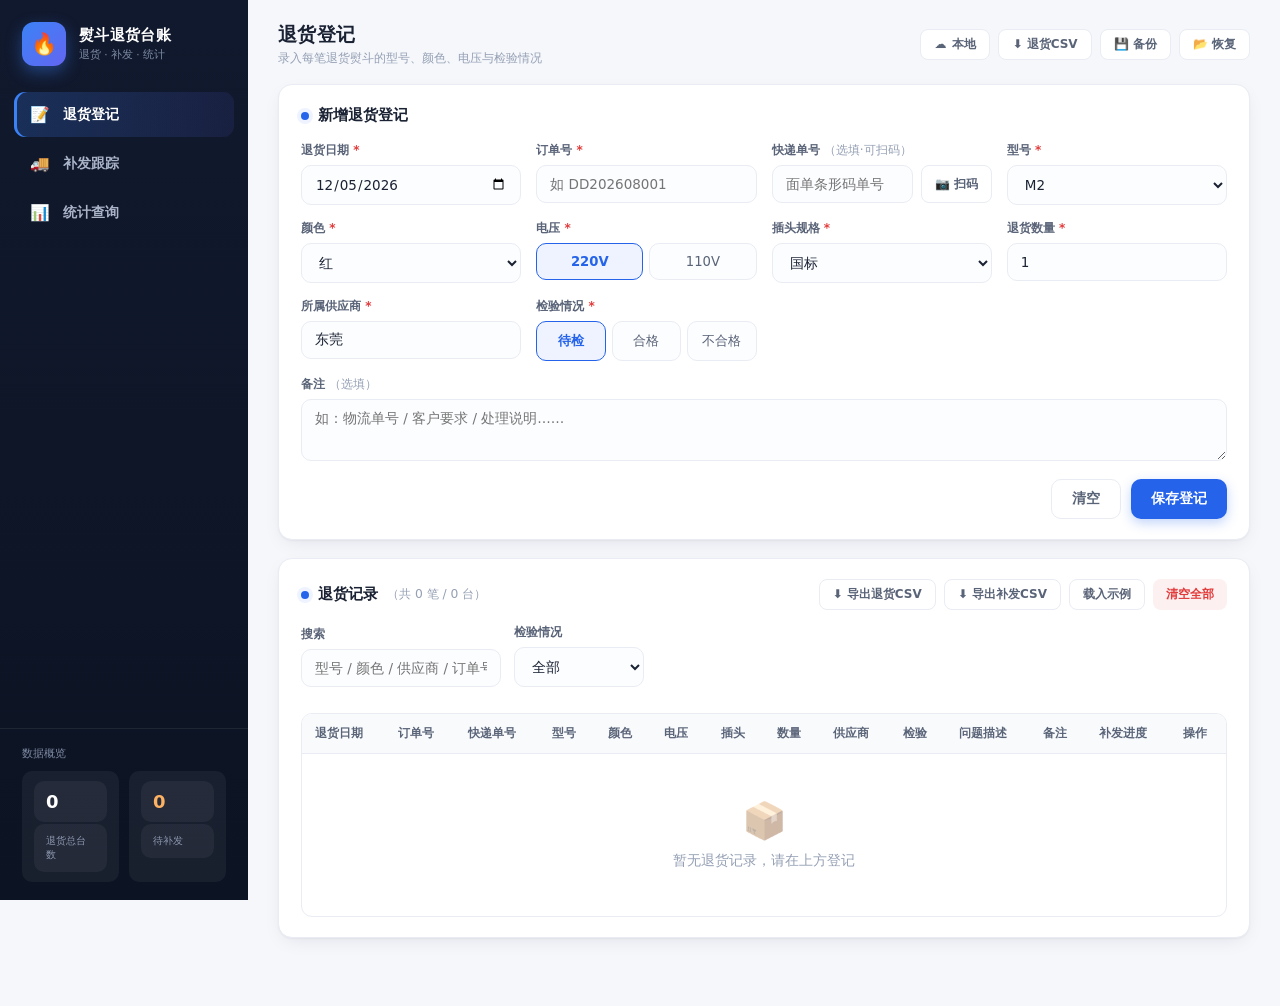
==== index.html @ 46e8c201 "fix scan: add ITF/Code 93 + enable TRY_HARDER for dense logistics barcodes" ====
<!DOCTYPE html>
<html lang="zh-CN">
<head>
<meta charset="UTF-8">
<meta name="viewport" content="width=device-width, initial-scale=1.0, viewport-fit=cover">
<title>熨斗退货台账管理系统</title>
<style>
  :root{
    --bg:#f5f7fb; --card:#ffffff; --line:#e9ecf3; --line2:#f1f4f9;
    --ink:#1a2233; --ink2:#5a6478; --ink3:#95a0b4;
    --blue:#2563eb; --blue-d:#1d4ed8; --blue-bg:#eef3ff;
    --red:#e23b3b; --red-bg:#fdf0f0;
    --green:#15a34a; --green-bg:#eefaf1;
    --amber:#d97706; --amber-bg:#fdf6ec;
    --indigo:#4f46e5;
    --side-bg:#11192e; --side-bg2:#0c1322; --side-ink:#aab4c8; --side-on:#ffffff;
    --shadow:0 1px 2px rgba(16,24,40,.04),0 6px 20px -6px rgba(16,24,40,.10);
    --r:14px;
  }
  *{margin:0;padding:0;box-sizing:border-box}
  html{font-size:15px;scroll-behavior:smooth}
  button,.btn,.seg button,.side-nav button,.bottom-nav button,input,select,textarea{-webkit-tap-highlight-color:transparent;touch-action:manipulation}
  @media(prefers-reduced-motion:reduce){*{animation-duration:.001s!important;transition-duration:.001s!important}}
  body{font-family:"PingFang SC","Microsoft YaHei","Segoe UI",system-ui,sans-serif;background:var(--bg);color:var(--ink);-webkit-font-smoothing:antialiased;overflow-x:hidden}

  /* ===== 布局 ===== */
  .app{display:flex;min-height:100vh}
  .side{width:248px;background:linear-gradient(180deg,var(--side-bg),var(--side-bg2));color:var(--side-ink);
    display:flex;flex-direction:column;position:sticky;top:0;height:100vh;flex-shrink:0}
  .brand{display:flex;align-items:center;gap:13px;padding:22px 22px 18px}
  .logo{width:44px;height:44px;border-radius:12px;background:linear-gradient(135deg,#3b82f6,#6366f1);
    display:flex;align-items:center;justify-content:center;font-size:21px;box-shadow:0 6px 16px rgba(59,130,246,.4)}
  .brand h1{font-size:1.02rem;font-weight:700;color:#fff;letter-spacing:.3px;line-height:1.3}
  .brand p{font-size:.7rem;color:#7d8aa3;margin-top:3px}
  .side-nav{display:flex;flex-direction:column;gap:4px;padding:8px 14px}
  .side-nav button{display:flex;align-items:center;gap:13px;border:none;background:transparent;color:var(--side-ink);
    padding:13px 16px;border-radius:11px;font-size:.92rem;font-weight:600;cursor:pointer;font-family:inherit;text-align:left;transition:.16s}
  .side-nav button .ic{width:20px;text-align:center;font-size:1.05rem;filter:grayscale(.2)}
  .side-nav button:hover{background:rgba(255,255,255,.06);color:#e7ecf5}
  .side-nav button.on{background:linear-gradient(90deg,rgba(59,130,246,.22),rgba(99,102,241,.10));color:#fff;
    box-shadow:inset 3px 0 0 #3b82f6}
  .side-foot{margin-top:auto;padding:18px 22px;border-top:1px solid rgba(255,255,255,.07)}
  .side-foot .ft{font-size:.72rem;color:#7d8aa3;margin-bottom:10px}
  .side-mini{display:flex;gap:10px}
  .side-mini div{flex:1;background:rgba(255,255,255,.05);border-radius:10px;padding:10px 12px}
  .side-mini .n{font-size:1.2rem;font-weight:800;color:#fff}
  .side-mini .l{font-size:.66rem;color:#8b97af;margin-top:2px}

  .main{flex:1;min-width:0;display:flex;flex-direction:column}
  .topbar{display:flex;align-items:center;justify-content:space-between;flex-wrap:wrap;gap:12px;
    padding:22px 30px 10px}
  .topbar h2{font-size:1.28rem;font-weight:800;letter-spacing:.3px}
  .topbar .crumb{font-size:.78rem;color:var(--ink3);margin-top:3px}
  .topbar .tb-act{display:flex;gap:8px}
  .content{padding:8px 30px 50px;flex:1}

  .view{display:none}
  .view.on{display:block;animation:fade .25s ease}
  @keyframes fade{from{opacity:0;transform:translateY(6px)}to{opacity:1;transform:none}}

  /* ===== 卡片 ===== */
  .card{background:var(--card);border:1px solid var(--line);border-radius:var(--r);box-shadow:var(--shadow);
    padding:20px 22px;margin-bottom:18px}
  .card-head{display:flex;align-items:center;justify-content:space-between;flex-wrap:wrap;gap:10px;margin-bottom:14px}
  .card h2.section{font-size:1.02rem;font-weight:700;margin-bottom:16px;display:flex;align-items:center;gap:9px}
  .card h2.section .dot{width:8px;height:8px;border-radius:50%;background:var(--blue);box-shadow:0 0 0 4px var(--blue-bg)}

  /* ===== 表单 ===== */
  .form-grid{display:grid;grid-template-columns:repeat(auto-fit,minmax(178px,1fr));gap:15px}
  .field{display:flex;flex-direction:column;gap:6px}
  .field label{font-size:.8rem;font-weight:600;color:var(--ink2)}
  .field label .req{color:var(--red)}
  .field input,.field select,.field textarea{padding:10px 13px;border:1px solid var(--line);border-radius:10px;
    font-size:.9rem;font-family:inherit;color:var(--ink);background:#fcfdff;transition:.16s;width:100%}
  .field input:focus,.field select:focus,.field textarea:focus{outline:none;border-color:var(--blue);background:#fff;
    box-shadow:0 0 0 3px rgba(37,99,235,.12)}
  .field textarea{resize:vertical;min-height:62px}
  .field.full{grid-column:1/-1}
  .seg{display:flex;gap:6px}
  .seg button{flex:1;padding:10px 4px;border:1px solid var(--line);background:#fcfdff;border-radius:10px;font-size:.88rem;
    cursor:pointer;color:var(--ink2);font-family:inherit;transition:.16s}
  .seg button.on{background:var(--blue-bg);border-color:var(--blue);color:var(--blue);font-weight:600}

  .btn{border:none;border-radius:10px;padding:10px 20px;font-size:.9rem;font-weight:600;cursor:pointer;font-family:inherit;
    transition:.16s;display:inline-flex;align-items:center;gap:6px}
  .btn-pri{background:var(--blue);color:#fff;box-shadow:0 4px 12px rgba(37,99,235,.28)}
  .btn-pri:hover{background:var(--blue-d)}
  .btn-ghost{background:#fff;border:1px solid var(--line);color:var(--ink2)}
  .btn-ghost:hover{border-color:var(--blue);color:var(--blue);background:var(--blue-bg)}
  .btn-sm{padding:6px 13px;font-size:.8rem;border-radius:8px}
  .btn-danger{background:var(--red-bg);color:var(--red)}
  .btn-danger:hover{background:#fbe2e2}
  .btn-green{background:var(--green-bg);color:var(--green)}
  .btn-green:hover{background:#daf5e1}
  .form-actions{margin-top:18px;display:flex;gap:10px;justify-content:flex-end;flex-wrap:wrap}

  /* ===== 表格 ===== */
  .tbl-wrap{overflow-x:auto;border:1px solid var(--line);border-radius:11px;background:#fff}
  table{width:100%;border-collapse:collapse;font-size:.87rem;background:#fff}
  thead th{background:#f8fafc;color:var(--ink2);font-weight:600;font-size:.78rem;padding:12px 13px;text-align:left;
    white-space:nowrap;border-bottom:1px solid var(--line);position:sticky;top:0;z-index:1}
  tbody td{padding:11px 13px;border-bottom:1px solid var(--line2);white-space:nowrap;vertical-align:middle}
  tbody tr:hover{background:#f7faff}
  tbody tr:nth-child(even){background:#fcfdff}
  tbody tr:nth-child(even):hover{background:#f4f8ff}
  tbody tr:last-child td{border-bottom:none}
  .empty{padding:46px 0;text-align:center;color:var(--ink3);font-size:.9rem}
  .empty .ico{font-size:36px;display:block;margin-bottom:10px;opacity:.45}

  .badge{display:inline-flex;align-items:center;padding:3px 11px;border-radius:999px;font-size:.76rem;font-weight:600}
  .b-wait{background:var(--amber-bg);color:var(--amber)}
  .b-ok{background:var(--green-bg);color:var(--green)}
  .b-bad{background:var(--red-bg);color:var(--red)}
  .b-part{background:#eef0ff;color:var(--indigo)}
  .b-gray{background:#f1f5f9;color:#64748b}

  .prog{display:flex;align-items:center;gap:9px;min-width:118px}
  .prog-bar{flex:1;height:7px;background:#edf1f7;border-radius:99px;overflow:hidden}
  .prog-bar i{display:block;height:100%;background:linear-gradient(90deg,#2563eb,#6366f1);border-radius:99px;transition:.4s}
  .prog span{font-size:.78rem;color:var(--ink2);white-space:nowrap;font-variant-numeric:tabular-nums}

  /* ===== 筛选条 ===== */
  .filter-bar{display:flex;gap:13px;flex-wrap:wrap;align-items:flex-end;background:#fff;border:1px solid var(--line);
    border-radius:var(--r);box-shadow:var(--shadow);padding:17px 20px;margin-bottom:18px}
  .filter-bar .field{min-width:138px}
  .filter-bar .grow{flex:1}

  /* ===== 统计卡片 ===== */
  .stat-grid{display:grid;grid-template-columns:repeat(auto-fit,minmax(210px,1fr));gap:16px;margin-bottom:18px}
  .stat{background:var(--card);border:1px solid var(--line);border-radius:var(--r);box-shadow:var(--shadow);
    padding:18px 20px;position:relative;overflow:hidden;display:flex;align-items:center;gap:15px}
  .stat::before{content:"";position:absolute;left:0;top:0;bottom:0;width:4px;background:var(--c,var(--blue))}
  .stat .ic{width:46px;height:46px;border-radius:12px;display:flex;align-items:center;justify-content:center;font-size:21px;
    background:var(--ci,var(--blue-bg));flex-shrink:0}
  .stat .meta{display:flex;flex-direction:column}
  .stat .lbl{font-size:.8rem;color:var(--ink2);font-weight:600}
  .stat .num{font-size:1.85rem;font-weight:800;margin-top:4px;font-variant-numeric:tabular-nums;color:var(--c,var(--ink))}
  .stat .sub{font-size:.74rem;color:var(--ink3);margin-top:3px}

  .two-col{display:grid;grid-template-columns:1fr 1fr;gap:18px}
  @media(max-width:920px){.two-col{grid-template-columns:1fr}}

  /* ===== 弹窗 ===== */
  .mask{position:fixed;inset:0;background:rgba(15,23,42,.5);backdrop-filter:blur(3px);display:none;align-items:center;
    justify-content:center;z-index:60;padding:20px}
  .mask.on{display:flex;animation:fade .18s ease}
  .modal{background:#fff;border-radius:18px;width:100%;max-width:min(650px,calc(100vw - 32px));max-height:90vh;overflow-y:auto;
    box-shadow:0 24px 70px rgba(0,0,0,.3)}
  .modal-h{display:flex;align-items:center;justify-content:space-between;padding:20px 24px;border-bottom:1px solid var(--line)}
  .modal-h h3{font-size:1.08rem;font-weight:700}
  .modal-h .x{border:none;background:#f1f5f9;width:32px;height:32px;border-radius:9px;cursor:pointer;font-size:16px;color:var(--ink2)}
  .modal-h .x:hover{background:#e2e8f0}
  .modal-b{padding:22px 24px}
  .info-strip{background:var(--blue-bg);border:1px solid #d6e3ff;border-radius:11px;padding:13px 17px;font-size:.86rem;
    color:#1e40af;margin-bottom:18px;line-height:1.75}

  /* ===== 扫码 ===== */
  .scan-row{display:flex;gap:8px;align-items:stretch}
  .scan-row input{flex:1}
  .scan-btn{white-space:nowrap;flex-shrink:0}
  .scan-modal{max-width:460px}
  .scan-view{position:relative;width:100%;aspect-ratio:4/3;background:#0b1020;border-radius:12px;overflow:hidden}
  .scan-view video{width:100%;height:100%;object-fit:cover;display:block}
  .scan-line{position:absolute;left:8%;right:8%;top:50%;height:3px;background:linear-gradient(90deg,transparent,#22c55e,transparent);
    box-shadow:0 0 12px 2px rgba(34,197,94,.6);animation:scanmove 2s ease-in-out infinite;border-radius:3px}
  @keyframes scanmove{0%{top:14%}50%{top:86%}100%{top:14%}}
  .scan-tip{font-size:.82rem;color:var(--ink2);text-align:center;margin:14px 2px 4px;line-height:1.6}
  .scan-tip.err{color:var(--red)}
  /* ===== 不合格原因选择 ===== */
  .reason-grid{display:grid;grid-template-columns:1fr 1fr;gap:10px;margin-top:14px}
  .reason-item{display:flex;align-items:center;gap:9px;border:1px solid var(--line);border-radius:10px;padding:12px 14px;cursor:pointer;font-size:.9rem;transition:border-color .15s,background .15s;user-select:none;line-height:1.3}
  .reason-item:has(input:checked){border-color:var(--blue);background:var(--blue-bg);color:var(--blue-d);font-weight:600}
  .reason-item input{width:18px;height:18px;accent-color:var(--blue);flex-shrink:0;margin:0}
  .reason-sum{display:flex;flex-wrap:wrap;gap:8px;min-height:34px}
  .chip{background:var(--blue-bg);color:var(--blue-d);border-radius:999px;padding:6px 13px;font-size:.83rem;font-weight:600;display:inline-flex;align-items:center}
  .reason-actions{margin-top:10px}
  @media(max-width:380px){.reason-grid{grid-template-columns:1fr}}

  .toast{position:fixed;bottom:28px;left:50%;transform:translateX(-50%) translateY(20px);background:#1a2233;color:#fff;
    padding:12px 24px;border-radius:11px;font-size:.88rem;opacity:0;pointer-events:none;transition:.25s;z-index:99;box-shadow:0 8px 26px rgba(0,0,0,.3)}
  .toast.on{opacity:1;transform:translateX(-50%) translateY(0)}

  /* ===== 移动端底部导航 ===== */
  .bottom-nav{display:none}
  .scan-view.flash{box-shadow:0 0 0 4px #22c55e;transition:box-shadow .2s}

  @media(max-width:820px){
    .stat-grid{grid-template-columns:repeat(2,1fr)}
  }
  @media(max-width:760px){
    .app{flex-direction:column}
    .side{display:none}
    .main{min-width:0}
    .topbar{padding:14px 16px 8px;align-items:flex-start}
    .topbar h2{font-size:1.12rem}
    .tb-act{flex-wrap:wrap}
    .content{padding:8px 14px 92px}
    .card{padding:16px 15px;margin-bottom:14px}
    .form-grid{gap:12px}
    .field input,.field select,.field textarea{padding:11px 12px;font-size:16px}
    .seg button{padding:11px 4px}
    .btn{padding:12px 18px;min-height:42px}
    .btn-sm{padding:9px 14px;min-height:38px}
    .filter-bar{padding:14px 15px;gap:11px}
    .filter-bar .field{min-width:120px;flex:1 1 45%}
    .two-col{gap:14px}
    tbody td,thead th{font-size:.82rem;padding:10px 11px}
    .topbar{flex-wrap:wrap}
    .stat .meta{min-width:0}
    .tbl-wrap{width:100%;max-width:100%}
    .card-head{row-gap:10px}
    .modal .form-actions{flex-wrap:wrap}
    .modal .form-actions .btn{flex:1 1 auto;justify-content:center}
    .side-mini{font-size:.9rem}
    .bottom-nav{display:flex;position:fixed;left:0;right:0;bottom:0;z-index:45;
      background:#fff;border-top:1px solid var(--line);box-shadow:0 -6px 18px rgba(16,24,40,.10);
      padding:6px 6px calc(6px + env(safe-area-inset-bottom, 0px));justify-content:space-around}
    .bottom-nav button{border:none;background:none;flex:1;display:flex;flex-direction:column;align-items:center;gap:3px;
      padding:7px 4px;font-size:.7rem;font-weight:600;color:var(--ink2);font-family:inherit;cursor:pointer}
    .bottom-nav .bi{font-size:1.4rem;line-height:1}
    .bottom-nav button.on{color:var(--blue)}
    .bottom-nav button.on .bi{transform:translateY(-1px)}
  }
  @media(max-width:380px){
    .stat-grid{grid-template-columns:1fr}
    .filter-bar .field{flex:1 1 100%}
  }
  /* ===== 移动端：卡片列表视图 ===== */
  .m-list{display:none}
  @media(max-width:760px){
    .m-list{display:flex;flex-direction:column;gap:11px}
    .m-card{background:#fff;border:1px solid var(--line);border-radius:13px;padding:13px 14px;box-shadow:0 1px 3px rgba(16,24,40,.06)}
    .m-card-h{display:flex;align-items:flex-start;justify-content:space-between;gap:8px;margin-bottom:8px}
    .m-t{font-weight:700;font-size:.95rem;display:flex;align-items:center;gap:6px;flex-wrap:wrap;line-height:1.45;min-width:0}
    .m-t b{color:var(--blue);font-size:1.06rem}
    .m-t span{color:var(--ink2);font-weight:500}
    .m-grid{display:grid;grid-template-columns:1fr 1fr;gap:0 14px}
    .m-grid>div{display:flex;justify-content:space-between;align-items:center;gap:10px;padding:6px 0;border-bottom:1px dashed var(--line2);font-size:.84rem;min-width:0}
    .m-grid>div span{color:var(--ink3);flex-shrink:0}
    .m-grid>div i{font-style:normal;text-align:right;overflow:hidden;text-overflow:ellipsis;white-space:nowrap}
    .m-grid>div.full{grid-column:1/-1}
    .m-grid>div.full i{white-space:normal;text-align:left;word-break:break-all}
    .m-actions{display:flex;gap:9px;margin-top:12px}
    .m-actions .btn{flex:1;justify-content:center;min-height:42px}
  }
  /* ===== 移动端：底部抽屉弹窗 / 顶栏紧凑 ===== */
  @media(max-width:760px){
    .mask{padding:0;align-items:flex-end}
    .modal{max-width:100vw;border-radius:18px 18px 0 0;max-height:92vh;animation:sheetUp .28s ease}
    @keyframes sheetUp{from{transform:translateY(46px);opacity:.35}to{transform:none;opacity:1}}
    .modal-h{padding:15px 16px}
    .modal-b{padding:16px 16px calc(22px + env(safe-area-inset-bottom,0px))}
    .tb-act{gap:6px}
    .tb-act .btn-sm{padding:8px 9px;font-size:.76rem;min-height:38px}
  }
  @media(max-width:520px){
    .form-grid{grid-template-columns:1fr}
  }
</style>
</head>
<body>
<div class="app">

  <!-- ============ 侧边栏 ============ -->
  <aside class="side">
    <div class="brand">
      <div class="logo">🔥</div>
      <div>
        <h1>熨斗退货台账</h1>
        <p>退货 · 补发 · 统计</p>
      </div>
    </div>
    <nav class="side-nav tabs">
      <button class="nav-tab on" data-v="v1"><span class="ic">📝</span>退货登记</button>
      <button class="nav-tab" data-v="v2"><span class="ic">🚚</span>补发跟踪</button>
      <button class="nav-tab" data-v="v3"><span class="ic">📊</span>统计查询</button>
    </nav>
    <div class="side-foot">
      <div class="ft">数据概览</div>
      <div class="side-mini">
        <div><div class="n" id="sm_total">0</div><div class="l">退货总台数</div></div>
        <div><div class="n" id="sm_due" style="color:#fcb163">0</div><div class="l">待补发</div></div>
      </div>
    </div>
  </aside>

  <!-- ============ 主区 ============ -->
  <div class="main">
    <header class="topbar">
      <div>
        <h2 id="pageTitle">退货登记</h2>
        <div class="crumb" id="pageCrumb">录入每笔退货熨斗的型号、颜色、电压与检验情况</div>
      </div>
      <div class="tb-act">
        <button class="btn btn-ghost btn-sm" onclick="openCloud()">☁️ <span id="cloudState">本地</span></button>
        <button class="btn btn-ghost btn-sm" onclick="exportCSV()">⬇ 退货CSV</button>
        <button class="btn btn-ghost btn-sm" onclick="backupJSON()">💾 备份</button>
        <button class="btn btn-ghost btn-sm" onclick="$('importFile').click()">📂 恢复</button>
        <input type="file" id="importFile" accept=".json" style="display:none" onchange="importJSON(this)">
      </div>
    </header>

    <div class="content">

      <!-- ===== 视图1：退货登记 ===== -->
      <section id="v1" class="view on">
        <div class="card">
          <h2 class="section"><span class="dot"></span><span id="formTitle">新增退货登记</span></h2>
          <form id="retForm" onsubmit="return false">
            <div class="form-grid">
              <div class="field">
                <label>退货日期 <span class="req">*</span></label>
                <input type="date" id="f_date" required>
              </div>
              <div class="field">
                <label>订单号 <span class="req">*</span></label>
                <input type="text" id="f_order" placeholder="如 DD202608001" required>
              </div>
              <div class="field">
                <label>快递单号 <span style="font-weight:400;color:var(--ink3)">（选填·可扫码）</span></label>
                <div class="scan-row">
                  <input type="text" id="f_express" placeholder="面单条形码单号" inputmode="latin">
                  <button type="button" class="btn btn-ghost btn-sm scan-btn" onclick="openScanner()">📷 扫码</button>
                </div>
              </div>
              <div class="field">
                <label>型号 <span class="req">*</span></label>
                <select id="f_model"></select>
              </div>
              <div class="field">
                <label>颜色 <span class="req">*</span></label>
                <select id="f_color"></select>
              </div>
              <div class="field">
                <label>电压 <span class="req">*</span></label>
                <div class="seg" id="f_volt">
                  <button type="button" class="on" data-v="220V">220V</button>
                  <button type="button" data-v="110V">110V</button>
                </div>
              </div>
              <div class="field">
                <label>插头规格 <span class="req">*</span></label>
                <select id="f_plug">
                  <option>国标</option><option>美规</option><option>欧规</option><option>英规</option><option>澳规</option><option>其他</option>
                </select>
              </div>
              <div class="field">
                <label>退货数量 <span class="req">*</span></label>
                <input type="number" id="f_qty" min="1" step="1" value="1" required>
              </div>
              <div class="field">
                <label>所属供应商 <span class="req">*</span></label>
                <input type="text" id="f_supplier" list="supList" value="东莞" placeholder="输入或选择供应商" required>
                <datalist id="supList"></datalist>
              </div>
              <div class="field">
                <label>检验情况 <span class="req">*</span></label>
                <div class="seg" id="f_insp">
                  <button type="button" class="on" data-v="待检">待检</button>
                  <button type="button" data-v="合格">合格</button>
                  <button type="button" data-v="不合格">不合格</button>
                </div>
              </div>
              <div class="field full" id="issueWrap" style="display:none">
                <label>不合格原因 <span class="req">*</span><span style="font-weight:400;color:var(--ink3)">（已选原因）</span></label>
                <div class="reason-sum" id="reasonSum"></div>
                <div class="reason-actions"><button type="button" class="btn btn-ghost btn-sm" onclick="openReason()">✏️ 修改原因</button></div>
              </div>
              <div class="field full">
                <label>备注 <span style="font-weight:400;color:var(--ink3)">（选填）</span></label>
                <textarea id="f_note" placeholder="如：物流单号 / 客户要求 / 处理说明……"></textarea>
              </div>
            </div>
            <div class="form-actions">
              <button type="button" class="btn btn-ghost" id="btnReset">清空</button>
              <button type="submit" class="btn btn-pri" id="btnSave">保存登记</button>
            </div>
          </form>
        </div>

        <div class="card">
          <div class="card-head">
            <h2 class="section" style="margin-bottom:0"><span class="dot"></span>退货记录 <span style="color:var(--ink3);font-weight:400;font-size:.82rem" id="retCount"></span></h2>
            <div style="display:flex;gap:8px;flex-wrap:wrap">
              <button class="btn btn-ghost btn-sm" onclick="exportCSV()">⬇ 导出退货CSV</button>
              <button class="btn btn-ghost btn-sm" onclick="exportRepCSV()">⬇ 导出补发CSV</button>
              <button class="btn btn-ghost btn-sm" onclick="seedDemo()">载入示例</button>
              <button class="btn btn-danger btn-sm" onclick="clearAll()">清空全部</button>
            </div>
          </div>
          <div class="filter-bar" style="box-shadow:none;padding:0 0 14px;border:none;margin-bottom:12px">
            <div class="field" style="min-width:200px"><label>搜索</label><input id="q1" placeholder="型号 / 颜色 / 供应商 / 订单号 / 问题描述" oninput="renderReturns()"></div>
            <div class="field" style="min-width:130px"><label>检验情况</label>
              <select id="q1_insp" onchange="renderReturns()"><option value="">全部</option><option>待检</option><option>合格</option><option>不合格</option></select>
            </div>
          </div>
          <div class="tbl-wrap" id="retWrap">
            <table>
              <thead><tr>
                <th>退货日期</th><th>订单号</th><th>快递单号</th><th>型号</th><th>颜色</th><th>电压</th><th>插头</th><th>数量</th><th>供应商</th><th>检验</th><th>问题描述</th><th>备注</th><th>补发进度</th><th>操作</th>
              </tr></thead>
              <tbody id="retTbody"></tbody>
            </table>
            <div class="empty" id="retEmpty" style="display:none"><span class="ico">📦</span>暂无退货记录，请在上方登记</div>
          </div>
          <div class="m-list" id="retCards" style="display:none"></div>
        </div>
      </section>

      <!-- ===== 视图2：补发跟踪 ===== -->
      <section id="v2" class="view">
        <div class="filter-bar">
          <div class="field" style="min-width:130px"><label>补发状态</label>
            <select id="q2_status" onchange="renderTrack()">
              <option value="">全部</option><option>待补发</option><option>部分补发</option><option>已补完</option><option>无需补发</option>
            </select>
          </div>
          <div class="field" style="min-width:130px"><label>供应商</label><select id="q2_sup" onchange="renderTrack()"><option value="">全部</option></select></div>
          <div class="field grow"><label>搜索</label><input id="q2" placeholder="型号 / 颜色 / 订单号" oninput="renderTrack()"></div>
        </div>
        <div class="card">
          <div class="card-head">
            <h2 class="section" style="margin-bottom:0"><span class="dot"></span>补发进度总览</h2>
          </div>
          <div class="tbl-wrap" id="trkWrap">
            <table>
              <thead><tr>
                <th>退货日期</th><th>订单号</th><th>型号</th><th>颜色</th><th>供应商</th><th>应补</th><th>已补</th><th>未补</th><th>补发进度</th><th>状态</th><th>操作</th>
              </tr></thead>
              <tbody id="trkTbody"></tbody>
            </table>
            <div class="empty" id="trkEmpty" style="display:none"><span class="ico">🚚</span>暂无需要跟踪的退货记录</div>
          </div>
          <div class="m-list" id="trkCards" style="display:none"></div>
        </div>
      </section>

      <!-- ===== 视图3：统计查询 ===== -->
      <section id="v3" class="view">
        <div class="filter-bar">
          <div class="field"><label>开始日期</label><input type="date" id="s_from" onchange="renderStats()"></div>
          <div class="field"><label>结束日期</label><input type="date" id="s_to" onchange="renderStats()"></div>
          <div class="field"><label>型号</label><select id="s_model" onchange="renderStats()"><option value="">全部</option></select></div>
          <div class="field"><label>颜色</label><select id="s_color" onchange="renderStats()"><option value="">全部</option></select></div>
          <div class="field"><label>供应商</label><select id="s_sup" onchange="renderStats()"><option value="">全部</option></select></div>
          <button class="btn btn-ghost" onclick="resetStatFilter()">重置条件</button>
        </div>

        <div class="stat-grid">
          <div class="stat" style="--c:#2563eb;--ci:#eef3ff"><div class="ic">📦</div><div class="meta"><div class="lbl">退货总数量</div><div class="num" id="st_total">0</div><div class="sub" id="st_total_n">0 笔记录</div></div></div>
          <div class="stat" style="--c:#e23b3b;--ci:#fdf0f0"><div class="ic">⚠️</div><div class="meta"><div class="lbl">检验不合格</div><div class="num" id="st_bad">0</div><div class="sub" id="st_bad_r">占比 0%</div></div></div>
          <div class="stat" style="--c:#15a34a;--ci:#eefaf1"><div class="ic">✅</div><div class="meta"><div class="lbl">供应商已补发</div><div class="num" id="st_rep">0</div><div class="sub" id="st_rep_r">补发完成率 0%</div></div></div>
          <div class="stat" style="--c:#d97706;--ci:#fdf6ec"><div class="ic">⏳</div><div class="meta"><div class="lbl">待补发未结清</div><div class="num" id="st_due">0</div><div class="sub" id="st_due_n">0 笔未结清</div></div></div>
        </div>

        <div class="two-col">
          <div class="card">
            <h2 class="section"><span class="dot"></span>各型号退货 / 补发汇总</h2>
            <div class="tbl-wrap">
              <table><thead><tr><th>型号</th><th>退货数量</th><th>已补发</th><th>未结清</th><th>不合格数</th></tr></thead>
              <tbody id="st_model_tb"></tbody></table>
              <div class="empty" id="st_model_e" style="display:none">暂无数据</div>
            </div>
          </div>
          <div class="card">
            <h2 class="section"><span class="dot"></span>各供应商退货 / 补发汇总</h2>
            <div class="tbl-wrap">
              <table><thead><tr><th>供应商</th><th>退货数量</th><th>已补发</th><th>未结清</th><th>补发完成率</th></tr></thead>
              <tbody id="st_sup_tb"></tbody></table>
              <div class="empty" id="st_sup_e" style="display:none">暂无数据</div>
            </div>
          </div>
        </div>

        <div class="card">
          <h2 class="section"><span class="dot"></span>各颜色退货汇总</h2>
          <div class="tbl-wrap">
            <table><thead><tr><th>颜色</th><th>退货数量</th><th>涉及型号</th><th>占比</th></tr></thead>
            <tbody id="st_color_tb"></tbody></table>
            <div class="empty" id="st_color_e" style="display:none">暂无数据</div>
          </div>
        </div>

        <div class="card">
          <h2 class="section"><span class="dot"></span>不合格原因分布 <span style="color:var(--ink3);font-weight:400;font-size:.8rem">（按涉及笔数）</span></h2>
          <div class="tbl-wrap">
            <table><thead><tr><th>不合格原因</th><th>涉及笔数</th><th>占不合格记录</th></tr></thead>
            <tbody id="st_reason_tb"></tbody></table>
            <div class="empty" id="st_reason_e" style="display:none">当前筛选范围内无不合格记录</div>
          </div>
        </div>

        <div class="card">
          <div class="card-head"><h2 class="section" style="margin-bottom:0"><span class="dot"></span>筛选结果明细</h2><span style="font-size:.8rem;color:var(--ink3)" id="st_detail_n"></span></div>
          <div class="tbl-wrap" id="stDetailWrap">
            <table>
              <thead><tr><th>退货日期</th><th>订单号</th><th>快递单号</th><th>型号</th><th>颜色</th><th>电压</th><th>插头</th><th>数量</th><th>供应商</th><th>检验</th><th>不合格原因</th><th>备注</th><th>补发状态</th></tr></thead>
              <tbody id="st_detail_tb"></tbody>
            </table>
            <div class="empty" id="st_detail_e" style="display:none">无符合条件的记录</div>
          </div>
          <div class="m-list" id="stDetailCards" style="display:none"></div>
        </div>
      </section>

    </div>
  </div>
</div>

<!-- 移动端底部导航 -->
<nav class="bottom-nav">
  <button class="nav-tab on" data-v="v1"><span class="bi">📝</span><span>登记</span></button>
  <button class="nav-tab" data-v="v2"><span class="bi">🚚</span><span>补发</span></button>
  <button class="nav-tab" data-v="v3"><span class="bi">📊</span><span>统计</span></button>
</nav>

<!-- 补发登记弹窗 -->
<div class="mask" id="repMask">
  <div class="modal">
    <div class="modal-h"><h3 id="repTitle">补发登记</h3><button class="x" onclick="closeRep()">✕</button></div>
    <div class="modal-b">
      <div class="info-strip" id="repInfo"></div>
      <div class="form-grid">
        <div class="field"><label>补发日期 <span class="req">*</span></label><input type="date" id="r_date"></div>
        <div class="field"><label>补发数量 <span class="req">*</span></label><input type="number" id="r_qty" min="1" step="1" value="1"></div>
        <div class="field"><label>补发型号</label><input type="text" id="r_model" placeholder="默认与退货型号一致"></div>
        <div class="field"><label>备注</label><input type="text" id="r_note" placeholder="物流单号 / 说明（选填）"></div>
      </div>
      <div class="form-actions">
        <button class="btn btn-ghost" onclick="closeRep()">取消</button>
        <button class="btn btn-pri" onclick="saveRep()">确认补发</button>
      </div>
      <div id="repHistWrap" style="margin-top:20px"></div>
    </div>
  </div>
</div>

<!-- 云端同步设置 -->
<div class="mask" id="cloudMask">
  <div class="modal">
    <div class="modal-h"><h3>云端同步设置</h3><button class="x" onclick="closeCloud()">✕</button></div>
    <div class="modal-b">
      <div class="info-strip" id="cloudInfo">启用后数据保存在你的 GitHub 仓库（跨设备同步）。Token 需有 repo 权限且仓库须已存在；Token 仅存于本机浏览器。<br>📦 自动备份：每天<b>打开网站时</b>与<b>17:00</b>各自动备份一次到 data/backups/（保留最近 30 份）。</div>
      <div class="field" style="margin-bottom:12px">
        <label style="display:flex;align-items:center;gap:8px;cursor:pointer">
          <input type="checkbox" id="c_enabled" style="width:18px;height:18px"> 启用云端同步（跨设备）
        </label>
      </div>
      <div class="form-grid">
        <div class="field full"><label>GitHub Token（需 repo 权限）</label><input type="password" id="c_token" placeholder="ghp_xxx 或个人访问令牌" autocomplete="off"></div>
        <div class="field full"><label>仓库（owner/repo）</label><input type="text" id="c_repo" placeholder="1625804272/iron-returns"></div>
        <div class="field full"><label>数据文件路径</label><input type="text" id="c_path" placeholder="data/returns.json"></div>
      </div>
      <p class="scan-tip" id="cloudMsg" style="margin-top:12px"></p>
      <div class="form-actions">
        <button class="btn btn-ghost" onclick="clearCloudCfg()">清除配置</button>
        <button class="btn btn-ghost" onclick="closeCloud()">关闭</button>
        <button class="btn btn-green" onclick="cloudSyncNow()">立即同步</button>
        <button class="btn btn-green" onclick="autoBackup('manual')">立即备份</button>
        <button class="btn btn-pri" onclick="saveCloudSettingsUI()">保存并连接</button>
      </div>
    </div>
  </div>
</div>

<!-- 不合格原因选择弹窗 -->
<div class="mask" id="reasonMask">
  <div class="modal">
    <div class="modal-h"><h3>选择不合格原因（可多选）</h3><button class="x" onclick="closeReason()">✕</button></div>
    <div class="modal-b">
      <div class="info-strip">质检不合格，请勾选具体原因（<b>至少 1 项</b>），便于后续统计与追溯。</div>
      <div class="reason-grid" id="reasonOpts"></div>
      <div class="field" style="margin-top:16px">
        <label>补充说明 <span style="font-weight:400;color:var(--ink3)">（选填）</span></label>
        <textarea id="f_reason_extra" placeholder="补充细节，便于追溯（如：不通电且外壳破损）……"></textarea>
      </div>
      <p class="scan-tip" id="reasonMsg"></p>
      <div class="form-actions">
        <button class="btn btn-ghost" onclick="closeReason()">取消</button>
        <button class="btn btn-pri" onclick="confirmReason()">确定</button>
      </div>
    </div>
  </div>
</div>

<!-- 扫码弹窗 -->
<div class="mask" id="scanMask">
  <div class="modal scan-modal">
    <div class="modal-h"><h3>扫码识别快递单号</h3><button class="x" onclick="closeScanner()">✕</button></div>
    <div class="modal-b">
      <div class="scan-view" id="scanView"><video id="scanVideo" playsinline></video><div class="scan-line"></div></div>
      <p class="scan-tip" id="scanTip">正在打开摄像头……请将面单条形码对准取景框</p>
      <p style="font-size:.75rem;color:var(--ink3);text-align:center;margin:8px 2px 0;line-height:1.6">💡 识别成功或页面切后台时自动关闭摄像头；超过 90 秒未识别也会自动关闭，避免手机发热</p>
      <div class="form-actions">
        <button class="btn btn-ghost" onclick="closeScanner()">取消</button>
        <button class="btn btn-green" onclick="captureFrame()">📸 拍照识别</button>
        <button class="btn btn-pri" onclick="closeScanner();setTimeout(()=>$('f_express').focus(),50)">手动输入</button>
      </div>
      <canvas id="scanCanvas" style="display:none"></canvas>
    </div>
  </div>
</div>

<div class="toast" id="toast"></div>

<script>
/* ================= 型号-颜色映射 ================= */
const MODEL_COLORS = {
  "M2": ["红","绿","灰"],
  "L":  ["绿","红"],
  "L2": ["紫"],
  "L3": ["绿"]
};
const MODELS = Object.keys(MODEL_COLORS);
const DEFAULT_SUPPLIER = "东莞";

/* ================= 数据层（localStorage） ================= */
const LS_RET = "iron_returns_v1", LS_REP = "iron_replenish_v1";
let returns = JSON.parse(localStorage.getItem(LS_RET) || "[]");
let reps    = JSON.parse(localStorage.getItem(LS_REP) || "[]");
let editId  = null;
let repTarget = null;

const $ = id => document.getElementById(id);
const isMobile = () => window.matchMedia("(max-width:760px)").matches;
const uid = () => Date.now().toString(36) + Math.random().toString(36).slice(2,7);
const today = () => new Date().toISOString().slice(0,10);
const saveAll = () => { localStorage.setItem(LS_RET, JSON.stringify(returns)); localStorage.setItem(LS_REP, JSON.stringify(reps)); schedulePush(); };
const esc = s => String(s ?? "").replace(/[&<>"']/g, c => ({"&":"&amp;","<":"&lt;",">":"&gt;",'"':"&quot;","'":"&#39;"}[c]));
const sum = (arr, f) => arr.reduce((a,b) => a + f(b), 0);

function repQtyOf(retId){ return sum(reps.filter(r => r.returnId === retId), r => +r.qty); }
function repStatus(r){
  if (r.insp === "合格") return {name:"无需补发", cls:"b-ok", done:+r.qty, left:0};
  const done = repQtyOf(r.id);
  if (done <= 0) return {name:"待补发", cls:"b-wait", done, left:+r.qty};
  if (done < +r.qty) return {name:"部分补发", cls:"b-part", done, left:+r.qty - done};
  return {name:"已补完", cls:"b-ok", done, left:0};
}
function inspBadge(i){
  return i === "合格" ? '<span class="badge b-ok">合格</span>'
       : i === "不合格" ? '<span class="badge b-bad">不合格</span>'
       : '<span class="badge b-wait">待检</span>';
}
/* ================= 不合格原因选择 ================= */
const REASON_OPTIONS = ["不通电","不加热","屏幕不显示","壳料破损脏污","发热板脏污或划痕"];
let reasonSel = [];
function renderReasonOptions(){
  $("reasonOpts").innerHTML = REASON_OPTIONS.map(x =>
    `<label class="reason-item"><input type="checkbox" class="rck" value="${esc(x)}" ${reasonSel.includes(x) ? "checked" : ""}> ${esc(x)}</label>`).join("");
}
function openReason(){
  renderReasonOptions();
  $("f_reason_extra").value = $("f_reason_extra").value || "";
  $("reasonMsg").textContent = "";
  $("reasonMask").classList.add("on");
}
function closeReason(){ $("reasonMask").classList.remove("on"); }
function confirmReason(){
  reasonSel = [...document.querySelectorAll("#reasonOpts .rck:checked")].map(c => c.value);
  if (!reasonSel.length){ $("reasonMsg").textContent = "请至少勾选 1 项原因"; $("reasonMsg").className = "scan-tip err"; return; }
  updateReasonSum();
  closeReason();
}
function updateReasonSum(){
  $("reasonSum").innerHTML = reasonSel.length
    ? reasonSel.map(x => `<span class="chip">${esc(x)}</span>`).join("")
    : '<span style="color:var(--red);font-size:.85rem">尚未选择原因</span>';
}
const issueText = r => {
  const parts = [];
  if ((r.reasons || []).length) parts.push(r.reasons.join("、"));
  if (r.issue) parts.push(r.issue);
  return parts.join("；") || "—";
};

/* ================= 标签页（侧边栏导航） ================= */
const PAGE_META = {
  v1:{t:"退货登记", c:"录入每笔退货熨斗的型号、颜色、电压与检验情况"},
  v2:{t:"补发跟踪", c:"关联每笔退货，跟踪供应商补发进度与状态"},
  v3:{t:"统计查询", c:"按型号 / 颜色 / 供应商 / 时间段汇总对账"}
};
document.querySelectorAll(".nav-tab").forEach(b => b.onclick = () => {
  document.querySelectorAll(".nav-tab").forEach(x => x.classList.toggle("on", x.dataset.v === b.dataset.v));
  document.querySelectorAll(".view").forEach(v => v.classList.toggle("on", v.id === b.dataset.v));
  const m = PAGE_META[b.dataset.v];
  $("pageTitle").textContent = m.t; $("pageCrumb").textContent = m.c;
  if (b.dataset.v === "v2") renderTrack();
  if (b.dataset.v === "v3") renderStats();
  updateSideStats();
});

/* ================= 表单：级联下拉 ================= */
function initForm(){
  const ms = $("f_model");
  ms.innerHTML = MODELS.map(m => `<option>${m}</option>`).join("");
  ms.onchange = fillColors;
  fillColors();
  $("f_date").value = today();
}
function fillColors(selected){
  const m = $("f_model").value;
  const colors = MODEL_COLORS[m] || (selected ? [selected] : ["—"]);
  $("f_color").innerHTML = colors.map(c => `<option ${c===selected?"selected":""}>${c}</option>`).join("");
}
function segInit(id, cb){
  $(id).querySelectorAll("button").forEach(b => b.onclick = () => {
    $(id).querySelectorAll("button").forEach(x => x.classList.toggle("on", x === b));
    if (cb) cb(b.dataset.v);
  });
}
const segVal = id => $(id).querySelector("button.on").dataset.v;
function segSet(id, v){
  $(id).querySelectorAll("button").forEach(x => x.classList.toggle("on", x.dataset.v === v));
}
segInit("f_volt");
segInit("f_insp", v => {
  $("issueWrap").style.display = v === "不合格" ? "" : "none";
  if (v === "不合格") openReason();
});

$("btnSave").onclick = () => {
  const insp = segVal("f_insp");
  const rec = {
    id: editId || uid(),
    date: $("f_date").value,
    orderNo: $("f_order").value.trim(),
    model: $("f_model").value,
    color: $("f_color").value,
    volt: segVal("f_volt"),
    plug: $("f_plug").value,
    qty: parseInt($("f_qty").value) || 0,
    supplier: $("f_supplier").value.trim(),
    insp,
    reasons: insp === "不合格" ? [...reasonSel] : [],
    issue: insp === "不合格" ? $("f_reason_extra").value.trim() : "",
    express: $("f_express").value.trim(),
    note: $("f_note").value.trim()
  };
  if (!rec.date) return toast("请选择退货日期");
  if (!rec.orderNo) return toast("请填写订单号");
  if (!rec.qty || rec.qty < 1) return toast("退货数量必须 ≥ 1");
  if (!rec.supplier) return toast("请填写供应商");
  if (insp === "不合格" && !reasonSel.length){ toast("请选择不合格原因"); openReason(); return; }

  if (editId){
    const i = returns.findIndex(r => r.id === editId);
    returns[i] = rec; toast("退货记录已更新");
  } else {
    returns.unshift(rec); toast("退货登记成功");
  }
  saveAll(); resetForm(); renderReturns(); refreshSuppliers();
};
$("btnReset").onclick = resetForm;
function resetForm(){
  editId = null;
  $("formTitle").textContent = "新增退货登记";
  $("btnSave").textContent = "保存登记";
  $("retForm").reset();
  $("f_date").value = today();
  $("f_model").value = MODELS[0]; fillColors();
  segSet("f_volt","220V"); segSet("f_insp","待检");
  $("issueWrap").style.display = "none"; reasonSel = []; $("f_reason_extra").value = ""; $("f_qty").value = 1;
  $("f_supplier").value = DEFAULT_SUPPLIER; $("f_express").value = ""; $("f_note").value = "";
}

/* ================= 退货记录列表 ================= */
function renderReturns(){
  const kw = $("q1").value.trim().toLowerCase();
  const fi = $("q1_insp").value;
  const list = returns.filter(r =>
    (!fi || r.insp === fi) &&
    (!kw || [r.model, r.color, r.supplier, r.issue, r.orderNo, r.express, r.note, (r.reasons || []).join(" ")].join(" ").toLowerCase().includes(kw))
  );
  $("retCount").textContent = `（共 ${list.length} 笔 / ${sum(list, r => +r.qty)} 台）`;
  const wrap = $("retWrap"), cards = $("retCards");
  if (isMobile()){
    wrap.style.display = "none"; cards.style.display = "flex";
    cards.innerHTML = list.length ? list.map(r => {
      const st = repStatus(r);
      return `<div class="m-card">
        <div class="m-card-h">
          <div class="m-t"><b>${esc(r.model)}</b><span>${esc(r.color)} ${esc(r.volt)} ${esc(r.plug)}</span></div>
          ${inspBadge(r.insp)}
        </div>
        <div class="m-grid">
          <div><span>退货日期</span><i>${esc(r.date)}</i></div>
          <div><span>订单号</span><i>${esc(r.orderNo) || "—"}</i></div>
          <div><span>快递单号</span><i>${esc(r.express) || "—"}</i></div>
          <div><span>数量</span><i>${r.qty} 台</i></div>
          <div><span>供应商</span><i>${esc(r.supplier)}</i></div>
          <div><span>补发进度</span><i>${st.done}/${r.qty} ${st.name}</i></div>
          ${(r.issue || (r.reasons || []).length) ? `<div class="full"><span>问题描述</span><i>${esc(issueText(r))}</i></div>` : ""}
          ${r.note ? `<div class="full"><span>备注</span><i>${esc(r.note)}</i></div>` : ""}
        </div>
        <div class="m-actions">
          <button class="btn btn-ghost" onclick="editRet('${r.id}')">✏️ 编辑</button>
          <button class="btn btn-danger" onclick="delRet('${r.id}')">🗑 删除</button>
        </div>
      </div>`;
    }).join("") : '<div class="empty" style="display:block"><span class="ico">📦</span>暂无退货记录，请在上方登记</div>';
  } else {
    wrap.style.display = ""; cards.style.display = "none";
    $("retEmpty").style.display = list.length ? "none" : "";
    $("retTbody").innerHTML = list.map(r => {
      const st = repStatus(r);
      const pct = Math.min(100, Math.round(st.done / r.qty * 100));
      return `<tr>
        <td>${esc(r.date)}</td><td>${esc(r.orderNo) || "—"}</td><td>${esc(r.express) || "—"}</td><td><b>${esc(r.model)}</b></td><td>${esc(r.color)}</td>
        <td>${esc(r.volt)}</td><td>${esc(r.plug)}</td>
        <td><b>${r.qty}</b></td><td>${esc(r.supplier)}</td>
        <td>${inspBadge(r.insp)}</td>
        <td style="max-width:180px;overflow:hidden;text-overflow:ellipsis" title="${esc(issueText(r))}">${issueText(r)}</td>
        <td style="max-width:160px;overflow:hidden;text-overflow:ellipsis" title="${esc(r.note)}">${esc(r.note) || "—"}</td>
        <td><div class="prog"><div class="prog-bar"><i style="width:${pct}%"></i></div><span>${st.done}/${r.qty}</span></div></td>
        <td>
          <button class="btn btn-ghost btn-sm" onclick="editRet('${r.id}')">编辑</button>
          <button class="btn btn-danger btn-sm" onclick="delRet('${r.id}')">删除</button>
        </td></tr>`;
    }).join("");
  }
  updateSideStats();
}
function editRet(id){
  const r = returns.find(x => x.id === id); if (!r) return;
  editId = id;
  $("formTitle").textContent = "编辑退货记录";
  $("btnSave").textContent = "保存修改";
  $("f_date").value = r.date; $("f_order").value = r.orderNo || ""; $("f_express").value = r.express || ""; $("f_model").value = r.model; fillColors(r.color);
  segSet("f_volt", r.volt); $("f_plug").value = r.plug; $("f_qty").value = r.qty;
  $("f_supplier").value = r.supplier; segSet("f_insp", r.insp);
  reasonSel = r.insp === "不合格" ? (r.reasons || []) : [];
  $("f_reason_extra").value = r.insp === "不合格" ? (r.issue || "") : "";
  $("issueWrap").style.display = r.insp === "不合格" ? "" : "none";
  $("f_note").value = r.note || "";
  updateReasonSum();
  window.scrollTo({top:0, behavior:"smooth"});
}
function delRet(id){
  const r = returns.find(x => x.id === id);
  if (!confirm(`确定删除这条退货记录？\n${r.date} ${r.model} ${r.color} ×${r.qty}\n关联的补发记录也会一并删除。`)) return;
  returns = returns.filter(x => x.id !== id);
  reps = reps.filter(x => x.returnId !== id);
  saveAll(); renderReturns(); toast("已删除");
}
function clearAll(){
  if (!returns.length) return toast("没有数据");
  if (confirm("⚠️ 确定清空全部退货与补发数据？此操作不可恢复！")) {
    returns = []; reps = []; saveAll(); renderReturns(); refreshSuppliers(); toast("已清空全部数据");
  }
}
function refreshSuppliers(){
  const sups = [...new Set(returns.map(r => r.supplier))].sort();
  $("supList").innerHTML = sups.map(s => `<option value="${esc(s)}">`).join("");
  $("q2_sup").innerHTML = '<option value="">全部</option>' + sups.map(s => `<option>${esc(s)}</option>`).join("");
  $("s_sup").innerHTML = '<option value="">全部</option>' + sups.map(s => `<option>${esc(s)}</option>`).join("");
  const colors = [...new Set(returns.map(r => r.color))].sort();
  $("s_color").innerHTML = '<option value="">全部</option>' + colors.map(c => `<option>${esc(c)}</option>`).join("");
}

/* ================= 补发跟踪 ================= */
function renderTrack(){
  const kw = $("q2").value.trim().toLowerCase();
  const fs = $("q2_status").value, fsup = $("q2_sup").value;
  const list = returns.filter(r => {
    const st = repStatus(r);
    return (!fs || st.name === fs) && (!fsup || r.supplier === fsup) &&
      (!kw || (r.model + r.color + (r.orderNo || "")).toLowerCase().includes(kw));
  });
  const wrap = $("trkWrap"), cards = $("trkCards");
  if (isMobile()){
    wrap.style.display = "none"; cards.style.display = "flex";
    cards.innerHTML = list.length ? list.map(r => {
      const st = repStatus(r);
      const pct = Math.min(100, Math.round(st.done / r.qty * 100));
      return `<div class="m-card">
        <div class="m-card-h">
          <div class="m-t"><b>${esc(r.model)}</b><span>${esc(r.color)} · ${esc(r.supplier)}</span></div>
          <span class="badge ${st.cls}">${st.name}</span>
        </div>
        <div class="m-grid">
          <div><span>退货日期</span><i>${esc(r.date)}</i></div>
          <div><span>订单号</span><i>${esc(r.orderNo) || "—"}</i></div>
          <div><span>应补</span><i><b>${r.qty}</b> 台</i></div>
          <div><span>已补</span><i style="color:var(--green);font-weight:600">${st.done}</i></div>
          <div><span>未补</span><i style="color:${st.left>0?"var(--red)":"var(--ink3)"};font-weight:600">${st.left}</i></div>
          <div><span>完成率</span><i>${pct}%</i></div>
          ${r.note ? `<div class="full"><span>备注</span><i>${esc(r.note)}</i></div>` : ""}
        </div>
        <div class="m-actions">
          ${st.left > 0 ? `<button class="btn btn-green" onclick="openRep('${r.id}')">＋ 补发登记</button>` : ""}
          <button class="btn btn-ghost" onclick="openRep('${r.id}')">明细</button>
        </div>
      </div>`;
    }).join("") : '<div class="empty" style="display:block"><span class="ico">🚚</span>暂无需要跟踪的退货记录</div>';
  } else {
    wrap.style.display = ""; cards.style.display = "none";
    $("trkEmpty").style.display = list.length ? "none" : "";
    $("trkTbody").innerHTML = list.map(r => {
      const st = repStatus(r);
      const pct = Math.min(100, Math.round(st.done / r.qty * 100));
      return `<tr>
        <td>${esc(r.date)}</td><td>${esc(r.orderNo) || "—"}</td><td>${esc(r.express) || "—"}</td><td><b>${esc(r.model)}</b></td><td>${esc(r.color)}</td><td>${esc(r.supplier)}</td>
        <td><b>${r.qty}</b></td><td style="color:var(--green);font-weight:600">${st.done}</td>
        <td style="color:${st.left>0?"var(--red)":"var(--ink3)"};font-weight:600">${st.left}</td>
        <td><div class="prog"><div class="prog-bar"><i style="width:${pct}%"></i></div><span>${pct}%</span></div></td>
        <td><span class="badge ${st.cls}">${st.name}</span></td>
        <td>
          ${st.left > 0 ? `<button class="btn btn-green btn-sm" onclick="openRep('${r.id}')">＋ 补发登记</button>` : ""}
          <button class="btn btn-ghost btn-sm" onclick="openRep('${r.id}')">明细</button>
        </td></tr>`;
    }).join("");
  }
  updateSideStats();
}

/* ---- 补发弹窗 ---- */
function openRep(retId){
  repTarget = returns.find(r => r.id === retId); if (!repTarget) return;
  const st = repStatus(repTarget);
  $("repTitle").textContent = st.left > 0 ? "补发登记" : "补发明细";
  $("repInfo").innerHTML = repTarget.insp === "合格"
    ? `退货单：<b>${esc(repTarget.date)}</b> ｜ 订单号 <b>${esc(repTarget.orderNo) || "—"}</b> ｜ <b>${esc(repTarget.model)}</b> ${esc(repTarget.color)} ${esc(repTarget.volt)} ${esc(repTarget.plug)}<br>
      供应商：${esc(repTarget.supplier)} ｜ 检验<b style="color:var(--green)">合格</b>，无需补发（历史补发记录仅供查阅）`
    : `退货单：<b>${esc(repTarget.date)}</b> ｜ 订单号 <b>${esc(repTarget.orderNo) || "—"}</b> ｜ <b>${esc(repTarget.model)}</b> ${esc(repTarget.color)} ${esc(repTarget.volt)} ${esc(repTarget.plug)}<br>
      供应商：${esc(repTarget.supplier)} ｜ 应补 <b>${repTarget.qty}</b> 台，已补 <b style="color:var(--green)">${st.done}</b> 台，未补 <b style="color:var(--red)">${st.left}</b> 台`;
  $("r_date").value = today(); $("r_qty").value = Math.max(1, st.left);
  $("r_model").value = ""; $("r_model").placeholder = `默认：${repTarget.model}`;
  $("r_note").value = "";
  renderRepHist();
  $("repMask").classList.add("on");
}
function closeRep(){ $("repMask").classList.remove("on"); repTarget = null; }
function saveRep(){
  if (!repTarget) return;
  const qty = parseInt($("r_qty").value) || 0;
  if (!$("r_date").value) return toast("请选择补发日期");
  if (qty < 1) return toast("补发数量必须 ≥ 1");
  const st = repStatus(repTarget);
  if (qty > st.left && !confirm(`本次补发 ${qty} 台，超出未补数量 ${st.left} 台，确定继续？`)) return;
  reps.push({ id: uid(), returnId: repTarget.id, date: $("r_date").value, qty,
    model: $("r_model").value.trim() || repTarget.model, note: $("r_note").value.trim() });
  saveAll(); renderRepHist(); renderTrack(); renderReturns();
  toast("补发登记成功");
  const nst = repStatus(repTarget);
  if (nst.left <= 0) closeRep();
  else { $("r_qty").value = nst.left; }
}
function renderRepHist(){
  const list = reps.filter(r => r.returnId === repTarget.id).sort((a,b) => a.date.localeCompare(b.date));
  $("repHistWrap").innerHTML = list.length ? `
    <div style="font-size:.85rem;font-weight:700;margin-bottom:8px">补发历史（${list.length} 次）</div>
    <div class="tbl-wrap"><table><thead><tr><th>补发日期</th><th>补发型号</th><th>数量</th><th>备注</th><th>操作</th></tr></thead>
    <tbody>${list.map(r => `<tr><td>${esc(r.date)}</td><td>${esc(r.model)}</td><td><b>${r.qty}</b></td><td>${esc(r.note)||"—"}</td>
      <td><button class="btn btn-danger btn-sm" onclick="delRep('${r.id}')">删除</button></td></tr>`).join("")}</tbody></table></div>`
    : '<div style="font-size:.82rem;color:var(--ink3)">暂无补发记录</div>';
}
function delRep(id){
  if (!confirm("删除这条补发记录？")) return;
  reps = reps.filter(r => r.id !== id);
  saveAll(); renderRepHist(); renderTrack(); renderReturns(); toast("已删除");
}

/* ================= 统计查询 ================= */
$("s_model").innerHTML = '<option value="">全部</option>' + MODELS.map(m => `<option>${m}</option>`).join("");

function statFiltered(){
  const f = $("s_from").value, t = $("s_to").value;
  const m = $("s_model").value, c = $("s_color").value, s = $("s_sup").value;
  return returns.filter(r =>
    (!f || r.date >= f) && (!t || r.date <= t) &&
    (!m || r.model === m) && (!c || r.color === c) && (!s || r.supplier === s));
}
function renderStats(){
  const list = statFiltered();
  const total = sum(list, r => +r.qty);
  const bad = sum(list.filter(r => r.insp === "不合格"), r => +r.qty);
  const rep = sum(list, r => repQtyOf(r.id));
  const need = sum(list.filter(r => r.insp !== "合格"), r => +r.qty);  // 需补发基数（合格除外）
  const due = sum(list, r => repStatus(r).left);
  const dueN = list.filter(r => repStatus(r).left > 0).length;

  $("st_total").textContent = total;
  $("st_total_n").textContent = `${list.length} 笔记录`;
  $("st_bad").textContent = bad;
  $("st_bad_r").textContent = `占比 ${total ? Math.round(bad/total*100) : 0}%`;
  $("st_rep").textContent = rep;
  $("st_rep_r").textContent = `补发完成率 ${need ? Math.round(Math.min(rep,need)/need*100) : 0}%`;
  $("st_due").textContent = due;
  $("st_due_n").textContent = `${dueN} 笔未结清`;

  /* 按型号 */
  const byM = {};
  list.forEach(r => {
    byM[r.model] = byM[r.model] || {qty:0, rep:0, bad:0, ok:0};
    byM[r.model].qty += +r.qty; byM[r.model].rep += repQtyOf(r.id);
    if (r.insp === "不合格") byM[r.model].bad += +r.qty;
    if (r.insp === "合格") byM[r.model].ok += +r.qty;
  });
  const mRows = Object.entries(byM).sort((a,b) => b[1].qty - a[1].qty);
  $("st_model_e").style.display = mRows.length ? "none" : "";
  $("st_model_tb").innerHTML = mRows.map(([m, d]) => {
    const left = Math.max(0, (d.qty - d.ok) - d.rep);
    return `<tr><td><b>${esc(m)}</b></td><td>${d.qty}</td><td style="color:var(--green)">${d.rep}</td>
      <td style="color:${left>0?"var(--red)":"var(--ink3)"}">${left}</td>
      <td>${d.bad ? `<span style="color:var(--red)">${d.bad}</span>` : "—"}</td></tr>`;
  }).join("");

  /* 按供应商 */
  const byS = {};
  list.forEach(r => {
    byS[r.supplier] = byS[r.supplier] || {qty:0, rep:0, ok:0};
    byS[r.supplier].qty += +r.qty; byS[r.supplier].rep += repQtyOf(r.id);
    if (r.insp === "合格") byS[r.supplier].ok += +r.qty;
  });
  const sRows = Object.entries(byS).sort((a,b) => b[1].qty - a[1].qty);
  $("st_sup_e").style.display = sRows.length ? "none" : "";
  $("st_sup_tb").innerHTML = sRows.map(([s, d]) => {
    const left = Math.max(0, (d.qty - d.ok) - d.rep);
    const base = d.qty - d.ok;
    const rate = base > 0 ? Math.round(Math.min(d.rep, base) / base * 100) : 0;
    return `<tr><td><b>${esc(s)}</b></td><td>${d.qty}</td><td style="color:var(--green)">${d.rep}</td>
      <td style="color:${left>0?"var(--red)":"var(--ink3)"}">${left}</td>
      <td><div class="prog"><div class="prog-bar"><i style="width:${rate}%"></i></div><span>${rate}%</span></div></td></tr>`;
  }).join("");

  /* 按颜色 */
  const byC = {};
  list.forEach(r => {
    byC[r.color] = byC[r.color] || {qty:0, models:new Set()};
    byC[r.color].qty += +r.qty; byC[r.color].models.add(r.model);
  });
  const cRows = Object.entries(byC).sort((a,b) => b[1].qty - a[1].qty);
  $("st_color_e").style.display = cRows.length ? "none" : "";
  $("st_color_tb").innerHTML = cRows.map(([c, d]) =>
    `<tr><td><b>${esc(c)}</b></td><td>${d.qty}</td><td>${[...d.models].join("、")}</td>
     <td>${total ? Math.round(d.qty/total*100) : 0}%</td></tr>`).join("");

  /* 不合格原因分布 */
  const byR = {}; let badCnt = 0;
  list.forEach(r => {
    if (r.insp !== "不合格") return;
    badCnt++;
    (r.reasons || []).forEach(x => byR[x] = (byR[x] || 0) + 1);
  });
  const rRows = Object.entries(byR).sort((a,b) => b[1] - a[1]);
  $("st_reason_e").style.display = rRows.length ? "none" : "";
  $("st_reason_tb").innerHTML = rRows.map(([x,n]) =>
    `<tr><td><b>${esc(x)}</b></td><td>${n}</td><td>${badCnt ? Math.round(n/badCnt*100) : 0}%</td></tr>`).join("");

  /* 明细 */
  $("st_detail_n").textContent = `共 ${list.length} 笔`;
  const dw = $("stDetailWrap"), dc = $("stDetailCards"), de = $("st_detail_e");
  if (isMobile()){
    dw.style.display = "none"; dc.style.display = "flex";
    dc.innerHTML = list.length ? list.map(r => {
      const st = repStatus(r);
      return `<div class="m-card">
        <div class="m-card-h">
          <div class="m-t"><b>${esc(r.model)}</b><span>${esc(r.color)} ${esc(r.volt)} ${esc(r.plug)}</span></div>
          ${inspBadge(r.insp)}
        </div>
        <div class="m-grid">
          <div><span>退货日期</span><i>${esc(r.date)}</i></div>
          <div><span>订单号</span><i>${esc(r.orderNo) || "—"}</i></div>
          <div><span>快递单号</span><i>${esc(r.express) || "—"}</i></div>
          <div><span>数量</span><i>${r.qty} 台</i></div>
          <div><span>供应商</span><i>${esc(r.supplier)}</i></div>
          <div><span>补发状态</span><i><span class="badge ${st.cls}">${st.name}</span></i></div>
          ${(r.issue || (r.reasons || []).length) ? `<div class="full"><span>问题描述</span><i>${esc(issueText(r))}</i></div>` : ""}
          ${r.note ? `<div class="full"><span>备注</span><i>${esc(r.note)}</i></div>` : ""}
        </div>
      </div>`;
    }).join("") : '<div class="empty" style="display:block"><span class="ico">🔍</span>无符合条件的记录</div>';
  } else {
    dw.style.display = ""; dc.style.display = "none";
    de.style.display = list.length ? "none" : "";
    $("st_detail_tb").innerHTML = list.map(r => {
      const st = repStatus(r);
      return `<tr><td>${esc(r.date)}</td><td>${esc(r.orderNo) || "—"}</td><td><b>${esc(r.model)}</b></td><td>${esc(r.color)}</td>
        <td>${esc(r.volt)}</td><td>${esc(r.plug)}</td><td><b>${r.qty}</b></td><td>${esc(r.supplier)}</td>
        <td>${inspBadge(r.insp)}</td>
        <td style="max-width:170px;overflow:hidden;text-overflow:ellipsis" title="${esc(issueText(r))}">${issueText(r)}</td>
        <td style="max-width:160px;overflow:hidden;text-overflow:ellipsis" title="${esc(r.note)}">${esc(r.note) || "—"}</td>
        <td><span class="badge ${st.cls}">${st.name}</span></td></tr>`;
    }).join("");
  }
  updateSideStats();
}
function resetStatFilter(){
  ["s_from","s_to"].forEach(i => $(i).value = "");
  ["s_model","s_color","s_sup"].forEach(i => $(i).value = "");
  renderStats();
}

/* ================= 侧边栏迷你概览 ================= */
function updateSideStats(){
  const total = sum(returns, r => +r.qty);
  const due = returns.filter(r => repStatus(r).left > 0).reduce((a,r)=>a+repStatus(r).left,0);
  $("sm_total").textContent = total;
  $("sm_due").textContent = due;
}

/* ================= 导出 & 工具 ================= */
function dlCSV(filename, head, rows){
  const csv = "﻿" + [head, ...rows].map(r => r.map(c => `"${String(c).replace(/"/g,'""')}"`).join(",")).join("\r\n");
  const a = document.createElement("a");
  a.href = URL.createObjectURL(new Blob([csv], {type:"text/csv;charset=utf-8"}));
  a.download = filename; a.click();
}
function exportCSV(){
  if (!returns.length) return toast("没有数据可导出");
  const head = ["退货日期","订单号","快递单号","型号","颜色","电压","插头规格","退货数量","供应商","检验情况","不合格原因","问题描述","备注","已补数量","未补数量","补发状态"];
  const rows = returns.map(r => {
    const st = repStatus(r);
    return [r.date, r.orderNo || "", r.express || "", r.model, r.color, r.volt, r.plug, r.qty, r.supplier, r.insp, (r.reasons || []).join("、"), r.issue || "", r.note || "", st.done, st.left, st.name];
  });
  dlCSV(`熨斗退货台账_${today()}.csv`, head, rows);
  toast("退货 CSV 已导出（可用 Excel/WPS 打开）");
}
function exportRepCSV(){
  if (!reps.length) return toast("暂无补发记录可导出");
  const head = ["补发日期","关联订单号","退货日期","退货型号","颜色","供应商","应补数量","补发型号","补发数量","备注","补发后状态"];
  const rows = reps.map(p => {
    const r = returns.find(x => x.id === p.returnId) || {};
    const st = r.id ? repStatus(r) : {name:"—"};
    return [p.date, r.orderNo || "", r.date || "", r.model || "", r.color || "", r.supplier || "", r.qty ?? "", p.model, p.qty, p.note || "", st.name];
  }).sort((a,b) => a[0].localeCompare(b[0]));
  dlCSV(`补发记录_${today()}.csv`, head, rows);
  toast("补发 CSV 已导出");
}
function backupJSON(){
  const data = { app:"iron-returns", version:1, exportedAt:new Date().toISOString(), returns, reps };
  const a = document.createElement("a");
  a.href = URL.createObjectURL(new Blob([JSON.stringify(data, null, 2)], {type:"application/json"}));
  a.download = `熨斗退货台账_备份_${today()}.json`; a.click();
  toast("备份文件已下载，请妥善保存");
}
function importJSON(input){
  const file = input.files[0]; input.value = "";
  if (!file) return;
  const reader = new FileReader();
  reader.onload = () => {
    try {
      const data = JSON.parse(reader.result);
      if (data.app !== "iron-returns" || !Array.isArray(data.returns) || !Array.isArray(data.reps))
        return toast("文件格式不正确，请选择本系统导出的备份文件");
      if (!confirm(`备份包含 ${data.returns.length} 笔退货、${data.reps.length} 条补发记录。\n恢复后将【覆盖】当前全部数据，确定继续？`)) return;
      returns = data.returns; reps = data.reps;
      saveAll(); resetForm(); renderReturns(); refreshSuppliers();
      toast("数据恢复成功");
    } catch(e){ toast("文件解析失败，请检查文件"); }
  };
  reader.readAsText(file);
}
function toast(msg){
  const t = $("toast"); t.textContent = msg; t.classList.add("on");
  clearTimeout(t._tm); t._tm = setTimeout(() => t.classList.remove("on"), 2200);
}
function seedDemo(){
  if (returns.length && !confirm("载入示例数据会追加到现有数据，继续？")) return;
  const demo = [
    {date:"2026-08-02", orderNo:"DD202608001", model:"M2", color:"红", volt:"220V", plug:"国标", qty:5, supplier:"东莞", insp:"不合格", reasons:["发热板脏污或划痕","壳料破损脏污"], issue:"底板刮花、蒸汽漏水", note:"客户要求退换新机"},
    {date:"2026-08-05", orderNo:"DD202608002", model:"L2", color:"紫", volt:"110V", plug:"美规", qty:3, supplier:"东莞", insp:"合格", issue:"", note:"仅退货退款，无需补发"},
    {date:"2026-08-08", orderNo:"DD202608003", model:"L3", color:"绿", volt:"220V", plug:"欧规", qty:2, supplier:"东莞", insp:"不合格", reasons:["不通电"], issue:"不通电"},
    {date:"2026-08-12", orderNo:"DD202608004", model:"L", color:"红", volt:"220V", plug:"国标", qty:4, supplier:"东莞", insp:"待检", issue:""},
    {date:"2026-08-15", orderNo:"DD202608005", model:"M2", color:"灰", volt:"110V", plug:"美规", qty:6, supplier:"东莞", insp:"不合格", issue:"指示灯不亮"},
    {date:"2026-08-18", orderNo:"DD202608006", model:"L", color:"绿", volt:"220V", plug:"英规", qty:2, supplier:"东莞", insp:"合格", issue:""}
  ].map(d => ({id: uid() + Math.random().toString(36).slice(2,5), ...d}));
  returns = [...demo, ...returns];
  const d = returns.find(r => r.model === "M2" && r.color === "红");
  reps.push({id: uid(), returnId: d.id, date:"2026-08-10", qty:2, model:"M2", note:"顺丰 SF123456"});
  const d3 = returns.find(r => r.model === "L2");
  reps.push({id: uid(), returnId: d3.id, date:"2026-08-09", qty:3, model:"L2", note:"已补完"});
  saveAll(); renderReturns(); refreshSuppliers(); toast("示例数据已载入");
}

/* ================= 扫码识别快递单号 ================= */
let scanControls = null, scanReader = null, scanAutoClose = null;
function buildHints(){
  const h = new Map();
  // 覆盖主流物流/快递面单码制：Code 128/Code 39/Code 93/ITF/二维码
  h.set(ZXing.DecodeHintType.POSSIBLE_FORMATS, [
    ZXing.BarcodeFormat.CODE_128, ZXing.BarcodeFormat.CODE_39, ZXing.BarcodeFormat.CODE_93,
    ZXing.BarcodeFormat.ITF,                                              // 国内区域货运/物流面单常见（粗黑条状）
    ZXing.BarcodeFormat.EAN_13, ZXing.BarcodeFormat.UPC_A,
    ZXing.BarcodeFormat.QR_CODE, ZXing.BarcodeFormat.DATA_MATRIX
  ]);
  // 启用多方向/多采样解码，对高密度、倾斜、远距离的物流条码显著提升识别率（发热问题已通过降频+480p+立即停流解决）
  h.set(ZXing.DecodeHintType.TRY_HARDER, true);
  return h;
}
function loadScanLib(cb){
  if (window.ZXing && window.ZXing.BrowserMultiFormatReader){ cb(true); return; }
  if (document.getElementById("zxScript")){ cb(false); return; }
  const s = document.createElement("script");
  s.id = "zxScript";
  s.src = "zxing.min.js";
  s.onload = () => cb(!!(window.ZXing && window.ZXing.BrowserMultiFormatReader));
  s.onerror = () => cb(false);
  document.head.appendChild(s);
}
function openScanner(){
  loadScanLib(ok => {
    if (!ok){ toast("扫码组件加载失败（请确认 zxing.min.js 与本文件在同一目录），可手动输入单号"); return; }
    $("scanMask").classList.add("on");
    const tip = $("scanTip"), view = $("scanView");
    tip.className = "scan-tip"; view.classList.remove("flash");
    tip.textContent = "正在打开摄像头……请将面单条形码对准取景框";
    try {
      scanReader = new ZXing.BrowserMultiFormatReader();
      scanReader.hints = buildHints();
      // 降频解码（150ms 一帧）替代逐帧全速解码，显著降低 CPU 占用与发热
      scanReader.timeBetweenDecodingAttempts = 150;
      // 用 480p 视频流，解码负载约为 720p 的 1/3，快递条码完全够用
      const constraints = { audio:false, video:{ facingMode:"environment", width:{ideal:640}, height:{ideal:480} } };
      scanReader.decodeFromConstraints(constraints, "scanVideo", (result) => {
        if (result){
          const txt = (result.getText() || "").trim();
          if (txt){
            $("f_express").value = txt; view.classList.add("flash");
            stopScanStream();              // 识别成功立即停摄像头，避免持续占用发热
            clearTimeout(scanAutoClose);
            toast("已识别单号：" + txt); setTimeout(closeScanner, 280);
          }
        }
      }).then(controls => { scanControls = controls; })
        .catch(err => {
          tip.className = "scan-tip err";
          tip.textContent = "无法访问摄像头：" + (err && err.message ? err.message : err) + "（可点「手动输入」）";
        });
      // 防忘关兜底：90 秒未识别自动关闭摄像头
      clearTimeout(scanAutoClose);
      scanAutoClose = setTimeout(() => {
        if ($("scanMask").classList.contains("on")){
          toast("长时间未识别，已自动关闭摄像头"); closeScanner();
        }
      }, 90000);
    } catch(e){
      tip.className = "scan-tip err"; tip.textContent = "当前环境不支持扫码（请用预览/部署地址打开）";
    }
  });
}
function stopScanStream(){
  try { scanControls && scanControls.stop(); } catch(e){}
  try {
    const v = $("scanVideo");
    if (v && v.srcObject){
      (v.srcObject.getTracks() || []).forEach(t => t.stop());
      v.srcObject = null;
    }
  } catch(e){}
  scanControls = null;
}
function captureFrame(){
  const v = $("scanVideo");
  if (!scanReader){ toast("请先等待摄像头就绪"); return; }
  if (!v.videoWidth){ toast("摄像头还未就绪，请稍候"); return; }
  const c = $("scanCanvas"); c.width = v.videoWidth; c.height = v.videoHeight;
  c.getContext("2d").drawImage(v, 0, 0, c.width, c.height);
  $("scanTip").className = "scan-tip";
  $("scanTip").textContent = "识别中……";
  try {
    const p = scanReader.decodeFromImage(c);
    if (p && typeof p.then === "function"){
      p.then(res => {
        const txt = (res.getText() || "").trim();
        if (txt){ $("f_express").value = txt; $("scanView").classList.add("flash"); stopScanStream(); clearTimeout(scanAutoClose); toast("已识别单号：" + txt); setTimeout(closeScanner, 280); }
        else { $("scanTip").className = "scan-tip err"; $("scanTip").textContent = "未识别，请调整角度、距离或光线后重试"; }
      }).catch(() => { $("scanTip").className = "scan-tip err"; $("scanTip").textContent = "未识别，请调整角度、距离或光线后重试"; });
    } else { $("scanTip").className = "scan-tip err"; $("scanTip").textContent = "未识别，请调整角度、距离或光线后重试"; }
  } catch(e){ $("scanTip").className = "scan-tip err"; $("scanTip").textContent = "未识别，请调整角度、距离或光线后重试"; }
}
function closeScanner(){
  stopScanStream();
  clearTimeout(scanAutoClose);
  try { scanReader && scanReader.reset && scanReader.reset(); } catch(e){}
  scanReader = null;
  $("scanMask").classList.remove("on");
}
/* 页面切后台（锁屏/切 App）自动关闭摄像头，防止持续调用发热 */
document.addEventListener("visibilitychange", () => {
  if (document.hidden && $("scanMask").classList.contains("on")){
    toast("已切换到后台，摄像头已关闭"); closeScanner();
  }
});

/* ================= 云端同步（GitHub 仓库，跨设备） ================= */
let cloudCfg = { enabled:false, token:"", owner:"1625804272", repo:"iron-returns", path:"data/returns.json", sha:null };
let pushTimer = null, pushRetry = 0;
function loadCloudSettings(){
  try { const s = JSON.parse(localStorage.getItem("iron_cloud_v1")); if (s) cloudCfg = Object.assign(cloudCfg, s); } catch(e){}
}
function saveCloudSettings(){ localStorage.setItem("iron_cloud_v1", JSON.stringify(cloudCfg)); }
function b64enc(str){ return btoa(unescape(encodeURIComponent(str))); }
function b64dec(b64){ return decodeURIComponent(escape(atob(b64))); }
function ghHeaders(){ const h = { "Accept":"application/vnd.github+json" }; if (cloudCfg.token) h["Authorization"] = "Bearer " + cloudCfg.token; return h; }
function ghApiUrl(path){
  const p = path.split("/").filter(Boolean).map(encodeURIComponent).join("/");
  return `https://api.github.com/repos/${encodeURIComponent(cloudCfg.owner)}/${encodeURIComponent(cloudCfg.repo)}/contents/${p}`;
}
function cloudApiUrl(){ return ghApiUrl(cloudCfg.path); }
function cloudActive(){ return !!(cloudCfg.enabled && cloudCfg.token && cloudCfg.owner && cloudCfg.repo); }
function updateCloudChip(state){ const el = $("cloudState"); if (!el) return; el.textContent = state || (cloudActive() ? "云端" : "本地"); }
function cloudMsg(txt, err){ const el = $("cloudMsg"); if (!el) return; el.textContent = txt; el.className = "scan-tip" + (err ? " err" : ""); }
function apiErr(e){
  if (!e) return "未知错误";
  const s = e.status;
  if (s === 401) return "Token 无效或已过期（401）";
  if (s === 403) return "Token 无权访问该仓库或触发限流（403）";
  if (s === 404) return "仓库不存在或无访问权限，请检查 owner/repo 与 Token 权限（404）";
  return e.message || String(e);
}
function persistLocal(){ localStorage.setItem(LS_RET, JSON.stringify(returns)); localStorage.setItem(LS_REP, JSON.stringify(reps)); }
function schedulePush(){
  if (!cloudActive()) return;
  clearTimeout(pushTimer);
  pushTimer = setTimeout(() => { updateCloudChip("同步中"); pushCloud(); }, 700);
}
function mergeCloud(cloud){
  const m = new Map(); (cloud.returns||[]).forEach(r => m.set(r.id, r)); returns.forEach(r => m.set(r.id, r)); returns = [...m.values()];
  const m2 = new Map(); (cloud.reps||[]).forEach(r => m2.set(r.id, r)); reps.forEach(r => m2.set(r.id, r)); reps = [...m2.values()];
}
/* 验证 Token：成功返回 {ok:true, login}；失败返回 {ok:false, error} */
function verifyToken(token){
  return fetch("https://api.github.com/user", { headers:{ "Accept":"application/vnd.github+json", "Authorization":"Bearer " + token } })
    .then(r => {
      if (r.status === 401){ const e = new Error("401"); e.status = 401; throw e; }
      if (!r.ok){ const e = new Error("HTTP " + r.status); e.status = r.status; throw e; }
      return r.json();
    })
    .then(u => ({ ok:true, login:u.login || "" }))
    .catch(e => ({ ok:false, error:apiErr(e) }));
}
/* 拉取并合并云端数据：成功返回 {ok:true, exists}；失败返回 {ok:false, error} */
function pullCloud(){
  if (!cloudActive()) return Promise.resolve({ ok:true, skipped:true });
  updateCloudChip("同步中");
  return fetch(cloudApiUrl(), { headers: ghHeaders() })
    .then(r => {
      if (r.status === 404) return null;                     // 云端文件尚不存在 → 首次推送时创建
      if (!r.ok){ const e = new Error("HTTP " + r.status); e.status = r.status; throw e; }
      return r.json();
    })
    .then(j => {
      if (!j){ cloudCfg.sha = null; saveCloudSettings(); return { ok:true, exists:false }; }
      try { mergeCloud(JSON.parse(b64dec(j.content))); }
      catch(e){ const x = new Error("云端数据解析失败，可能是格式损坏"); x.status = 0; throw x; }
      cloudCfg.sha = j.sha; saveCloudSettings();
      persistLocal();                                        // 合并结果立即落到本地，刷新页面不丢
      updateCloudChip("已同步");
      return { ok:true, exists:true };
    })
    .catch(e => { updateCloudChip("拉取失败"); console.warn("pullCloud:", e); return { ok:false, error:apiErr(e) }; });
}
/* 推送本地数据到云端：成功返回 {ok:true}；失败返回 {ok:false, error}（失败自动重试 3 次） */
function pushCloud(){
  if (!cloudActive()) return Promise.resolve({ ok:true, skipped:true });
  updateCloudChip("同步中");
  const payload = { app:"iron-returns", version:1, savedAt:new Date().toISOString(), returns, reps };
  const content = b64enc(JSON.stringify(payload));
  const headers = ghHeaders(); headers["Content-Type"] = "application/json";
  const body = { message:"sync returns data", content, committer:{ name:"iron-app", email:"app@local" } };
  return fetch(cloudApiUrl(), { headers })
    .then(r => r.status === 404 ? null : (r.ok ? r.json() : Promise.reject(Object.assign(new Error("HTTP " + r.status), { status:r.status }))))
    .then(j => { if (j) body.sha = j.sha; return fetch(cloudApiUrl(), { method:"PUT", headers, body: JSON.stringify(body) }); })
    .then(r => { if (!r.ok) return Promise.reject(Object.assign(new Error("HTTP " + r.status), { status:r.status })); return r.json(); })
    .then(j => {
      cloudCfg.sha = (j.content && j.content.sha) || cloudCfg.sha; saveCloudSettings();
      pushRetry = 0; updateCloudChip("已同步"); return { ok:true };
    })
    .catch(e => {
      console.warn("pushCloud:", e);
      if (cloudActive() && pushRetry < 3){ pushRetry++; updateCloudChip("同步失败·自动重试中"); pushTimer = setTimeout(() => pushCloud(), 15000); }
      else { pushRetry = 0; updateCloudChip("同步失败"); }
      return { ok:false, error:apiErr(e) };
    });
}
function initCloud(){
  loadCloudSettings();
  if (cloudActive()){
    pullCloud().then(res => {
      if (res.ok && !res.exists) return pushCloud();          // 首次：创建云端文件
      if (!res.ok) updateCloudChip("拉取失败");
      return res;
    }).finally(() => {
      renderReturns(); refreshSuppliers(); updateSideStats();
      // 自动备份：打开网站同步完成后备份一次；并调度 17:00 备份
      autoBackup("open", true);
      catchUpDailyBackup();
      scheduleDailyBackup();
    });
  } else {
    updateCloudChip("本地"); renderReturns(); refreshSuppliers(); updateSideStats();
    scheduleDailyBackup();
  }
}

/* ================= 自动备份（云端 data/backups/，每日打开时 + 17:00） ================= */
const AUTO_BAK_KEY = "iron_autobak_v1";
let autoBakTimer = null;
function autoBakState(){ try { return JSON.parse(localStorage.getItem(AUTO_BAK_KEY)) || {}; } catch(e){ return {}; } }
function saveAutoBakState(s){ localStorage.setItem(AUTO_BAK_KEY, JSON.stringify(s)); }
function bakFileName(){
  const d = new Date(), p = n => String(n).padStart(2, "0");
  return `data/backups/returns_${d.getFullYear()}-${p(d.getMonth()+1)}-${p(d.getDate())}_${p(d.getHours())}-${p(d.getMinutes())}.json`;
}
/* 自动备份一次。kind: "open"|"daily"|"manual"；open/daily 每日去重（一天最多各 1 次），manual 总是执行 */
function autoBackup(kind, silent){
  if (!cloudActive()){
    if (!silent) toast("自动备份需先启用云端同步（顶栏 ☁️）");
    return Promise.resolve({ ok:false });
  }
  const st = autoBakState();
  const today = new Date().toISOString().slice(0,10);
  const key = kind === "daily" ? "lastDaily" : (kind === "open" ? "lastOpen" : null);
  if (key && st[key] === today) return Promise.resolve({ ok:true, skip:true });
  const path = bakFileName();
  const payload = { app:"iron-returns", version:1, exportedAt:new Date().toISOString(), returns, reps };
  const headers = ghHeaders(); headers["Content-Type"] = "application/json";
  const body = { message:"auto backup " + path, content:b64enc(JSON.stringify(payload)), committer:{ name:"iron-app", email:"app@local" } };
  return fetch(ghApiUrl(path), { headers })
    .then(r => r.status === 404 ? null : (r.ok ? r.json() : Promise.reject(Object.assign(new Error("HTTP " + r.status), { status:r.status }))))
    .then(j => { if (j) body.sha = j.sha; return fetch(ghApiUrl(path), { method:"PUT", headers, body: JSON.stringify(body) }); })
    .then(r => { if (!r.ok) return Promise.reject(Object.assign(new Error("HTTP " + r.status), { status:r.status })); return r.json(); })
    .then(() => {
      if (key) { st[key] = today; saveAutoBakState(st); }
      pruneBackups();
      if (!silent) toast("自动备份完成 ✅ " + path.split("/").pop());
      return { ok:true };
    })
    .catch(e => {
      console.warn("autoBackup:", e);
      if (!silent) toast("自动备份失败：" + apiErr(e));
      return { ok:false, error:apiErr(e) };
    });
}
/* 清理旧备份，最多保留 maxKeep 份 */
function pruneBackups(maxKeep){
  maxKeep = maxKeep || 30;
  fetch(ghApiUrl("data/backups"), { headers: ghHeaders() })
    .then(r => r.ok ? r.json() : null)
    .then(list => {
      if (!Array.isArray(list)) return;
      const files = list.filter(x => x.name && x.name.endsWith(".json") && x.sha).sort((a,b) => a.name.localeCompare(b.name));
      const excess = files.length - maxKeep;
      if (excess <= 0) return;
      files.slice(0, excess).forEach(f => {
        fetch(ghApiUrl("data/backups/" + f.name), {
          method:"DELETE", headers: ghHeaders(),
          body: JSON.stringify({ message:"prune old backup " + f.name, sha: f.sha })
        }).catch(() => {});
      });
    }).catch(() => {});
}
/* 每天 17:00 定时备份（页面保持打开时触发） */
function scheduleDailyBackup(){
  const now = new Date();
  const target = new Date(now.getFullYear(), now.getMonth(), now.getDate(), 17, 0, 0, 0);
  if (now >= target) target.setDate(target.getDate() + 1);
  clearTimeout(autoBakTimer);
  autoBakTimer = setTimeout(() => { autoBackup("daily"); scheduleDailyBackup(); }, target - now);
}
/* 打开网站时补做：今天已过 17:00 且当日未备份 → 补备份一次 */
function catchUpDailyBackup(){
  const now = new Date();
  const today = now.toISOString().slice(0,10);
  const st = autoBakState();
  if (st.lastDaily === today) return;
  const target = new Date(now.getFullYear(), now.getMonth(), now.getDate(), 17, 0, 0, 0);
  if (now >= target) autoBackup("daily", true);
}
function openCloud(){
  loadCloudSettings();
  $("c_enabled").checked = !!cloudCfg.enabled;
  $("c_token").value = cloudCfg.token || "";
  $("c_repo").value = cloudCfg.owner + "/" + cloudCfg.repo;
  $("c_path").value = cloudCfg.path;
  cloudMsg("");
  $("cloudMask").classList.add("on");
}
function closeCloud(){ $("cloudMask").classList.remove("on"); }
function clearCloudCfg(){
  if (!confirm("停用云端同步并清除本机保存的 Token 配置？\n本地数据不会删除，云端数据保留在仓库中。")) return;
  cloudCfg = { enabled:false, token:"", owner:"1625804272", repo:"iron-returns", path:"data/returns.json", sha:null };
  saveCloudSettings();
  $("c_enabled").checked = false; $("c_token").value = ""; $("c_repo").value = "1625804272/iron-returns"; $("c_path").value = "data/returns.json";
  updateCloudChip("本地"); cloudMsg("已停用云端同步，Token 已清除"); toast("云端配置已清除");
}
function readCloudForm(){
  const repo = $("c_repo").value.trim();
  const mm = repo.match(/^([^/]+)\/(.+)$/);
  const token = $("c_token").value.trim();
  if (!mm) return { ok:false, err:"仓库格式应为 owner/repo（如 1625804272/iron-returns）" };
  if (!token) return { ok:false, err:"请填写 GitHub Token" };
  return { ok:true, enabled:$("c_enabled").checked, token, owner:mm[1].trim(), repo:mm[2].trim(), path:$("c_path").value.trim() || "data/returns.json" };
}
function saveCloudSettingsUI(){
  const f = readCloudForm();
  if (!f.ok){ cloudMsg(f.err, true); return; }
  cloudCfg.enabled = f.enabled; cloudCfg.token = f.token; cloudCfg.owner = f.owner; cloudCfg.repo = f.repo; cloudCfg.path = f.path;
  saveCloudSettings();
  if (!f.enabled){ updateCloudChip("本地"); cloudMsg("已保存（未启用同步，勾选启用后再保存即可连接）"); toast("云端设置已保存"); return; }
  cloudMsg("正在验证 Token 并连接……");
  verifyToken(f.token).then(vr => {
    if (!vr.ok){ cloudMsg("Token 验证失败：" + vr.error, true); updateCloudChip("验证失败"); return; }
    pullCloud().then(pr => {
      if (!pr.ok){ cloudMsg("连接失败：" + pr.error, true); updateCloudChip("拉取失败"); return; }
      pushCloud().then(ps => {
        if (!ps.ok){ cloudMsg("保存成功，但推送失败：" + ps.error, true); updateCloudChip("同步失败"); return; }
        renderReturns(); refreshSuppliers(); updateSideStats();
        cloudMsg("连接成功 ✅ GitHub 账号 " + vr.login + "，数据已与云端合并");
        toast("云端同步已开启");
      });
    });
  });
}
function cloudSyncNow(){
  const f = readCloudForm();
  if (!f.ok){ cloudMsg(f.err, true); return; }
  if (!f.enabled){ cloudMsg("请先勾选「启用云端同步」再执行同步", true); return; }
  cloudCfg.enabled = true; cloudCfg.token = f.token; cloudCfg.owner = f.owner; cloudCfg.repo = f.repo; cloudCfg.path = f.path;
  saveCloudSettings();
  cloudMsg("正在验证 Token……");
  verifyToken(f.token).then(vr => {
    if (!vr.ok){ cloudMsg("Token 验证失败：" + vr.error, true); updateCloudChip("验证失败"); return; }
    cloudMsg("正在同步（拉取 → 合并 → 推送）……");
    pullCloud().then(pr => {
      if (!pr.ok){ cloudMsg("拉取失败：" + pr.error, true); updateCloudChip("拉取失败"); return; }
      pushCloud().then(ps => {
        if (!ps.ok){ cloudMsg("推送失败：" + ps.error, true); updateCloudChip("同步失败"); return; }
        renderReturns(); refreshSuppliers(); updateSideStats();
        cloudMsg("同步完成 ✅ " + vr.login + "，本地 ↔ 云端数据一致");
        updateCloudChip("已同步"); toast("同步完成");
      });
    });
  });
}

/* ================= 响应式：旋转/尺寸变化自动重绘 ================= */
let _rsTm = null;
window.addEventListener("resize", () => {
  clearTimeout(_rsTm);
  _rsTm = setTimeout(() => {
    const v = document.querySelector(".view.on");
    if (v && v.id === "v1") renderReturns();
    else if (v && v.id === "v2") renderTrack();
    else if (v && v.id === "v3") renderStats();
  }, 150);
});

/* ================= 启动 ================= */
initForm(); initCloud();
$("repMask").addEventListener("click", e => { if (e.target === $("repMask")) closeRep(); });
$("scanMask").addEventListener("click", e => { if (e.target === $("scanMask")) closeScanner(); });
$("cloudMask").addEventListener("click", e => { if (e.target === $("cloudMask")) closeCloud(); });
</script>
</body>
</html>
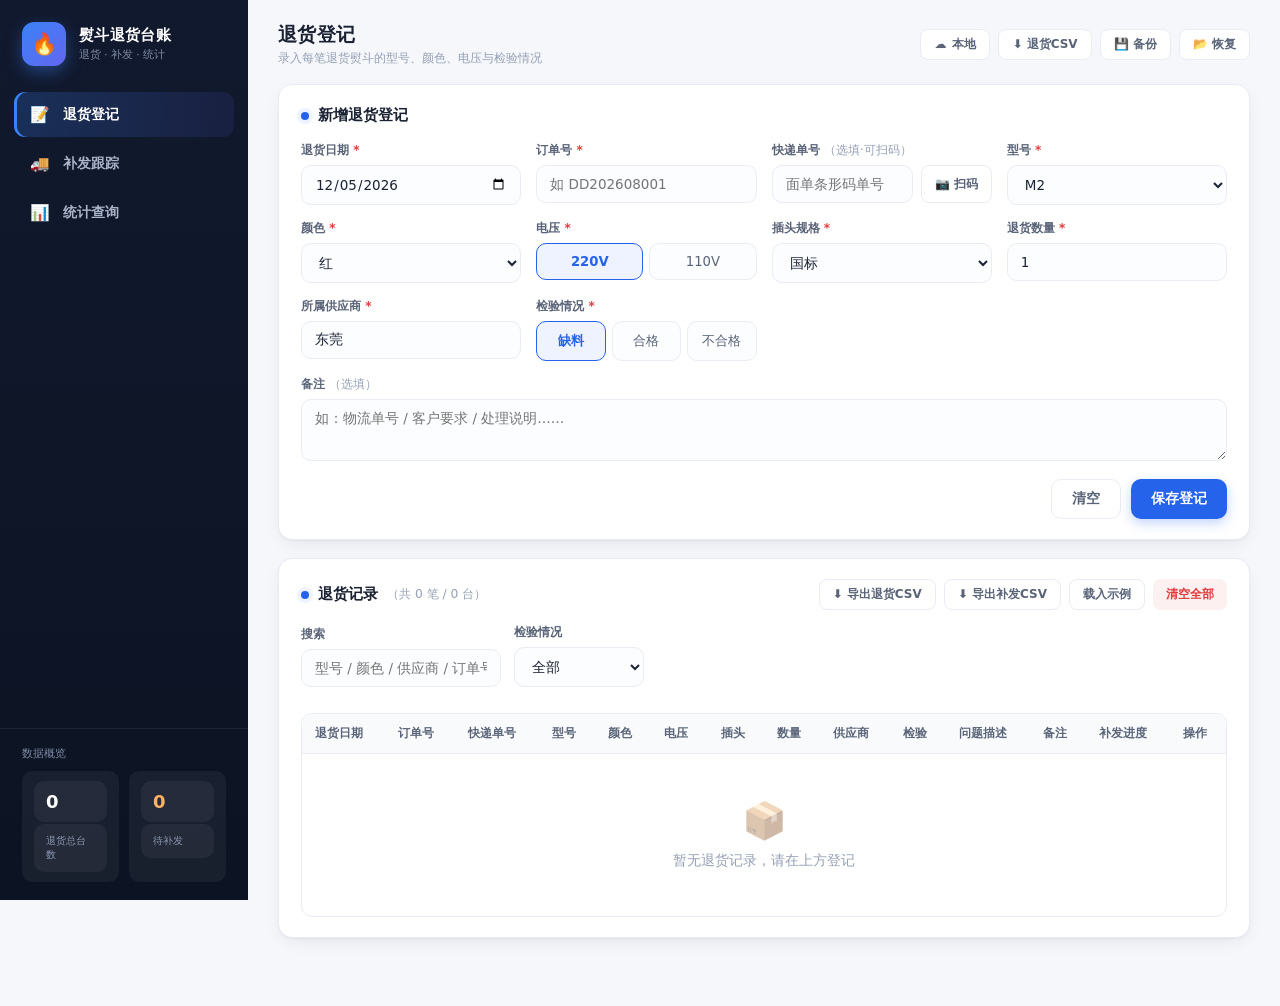
==== commit f429e8eb: "rename inspect status 待检 to 缺料 with data migration" ====
--- a/index.html
+++ b/index.html
@@ -356,7 +356,7 @@
               <div class="field">
                 <label>检验情况 <span class="req">*</span></label>
                 <div class="seg" id="f_insp">
-                  <button type="button" class="on" data-v="待检">待检</button>
+                  <button type="button" class="on" data-v="缺料">缺料</button>
                   <button type="button" data-v="合格">合格</button>
                   <button type="button" data-v="不合格">不合格</button>
                 </div>
@@ -391,7 +391,7 @@
           <div class="filter-bar" style="box-shadow:none;padding:0 0 14px;border:none;margin-bottom:12px">
             <div class="field" style="min-width:200px"><label>搜索</label><input id="q1" placeholder="型号 / 颜色 / 供应商 / 订单号 / 问题描述" oninput="renderReturns()"></div>
             <div class="field" style="min-width:130px"><label>检验情况</label>
-              <select id="q1_insp" onchange="renderReturns()"><option value="">全部</option><option>待检</option><option>合格</option><option>不合格</option></select>
+              <select id="q1_insp" onchange="renderReturns()"><option value="">全部</option><option>缺料</option><option>合格</option><option>不合格</option></select>
             </div>
           </div>
           <div class="tbl-wrap" id="retWrap">
@@ -626,6 +626,12 @@
 const uid = () => Date.now().toString(36) + Math.random().toString(36).slice(2,7);
 const today = () => new Date().toISOString().slice(0,10);
 const saveAll = () => { localStorage.setItem(LS_RET, JSON.stringify(returns)); localStorage.setItem(LS_REP, JSON.stringify(reps)); schedulePush(); };
+/* 一次性数据迁移：检验状态「待检」→「缺料」（本地 + 后续云端合入的旧值统一） */
+(function migrateInspect(){
+  let changed = false;
+  returns.forEach(r => { if (r.insp === "待检"){ r.insp = "缺料"; changed = true; } });
+  if (changed){ localStorage.setItem(LS_RET, JSON.stringify(returns)); }
+})();
 const esc = s => String(s ?? "").replace(/[&<>"']/g, c => ({"&":"&amp;","<":"&lt;",">":"&gt;",'"':"&quot;","'":"&#39;"}[c]));
 const sum = (arr, f) => arr.reduce((a,b) => a + f(b), 0);
 
@@ -640,7 +646,7 @@
 function inspBadge(i){
   return i === "合格" ? '<span class="badge b-ok">合格</span>'
        : i === "不合格" ? '<span class="badge b-bad">不合格</span>'
-       : '<span class="badge b-wait">待检</span>';
+       : '<span class="badge b-wait">缺料</span>';
 }
 /* ================= 不合格原因选择 ================= */
 const REASON_OPTIONS = ["不通电","不加热","屏幕不显示","壳料破损脏污","发热板脏污或划痕"];
@@ -759,7 +765,7 @@
   $("retForm").reset();
   $("f_date").value = today();
   $("f_model").value = MODELS[0]; fillColors();
-  segSet("f_volt","220V"); segSet("f_insp","待检");
+  segSet("f_volt","220V"); segSet("f_insp","缺料");
   $("issueWrap").style.display = "none"; reasonSel = []; $("f_reason_extra").value = ""; $("f_qty").value = 1;
   $("f_supplier").value = DEFAULT_SUPPLIER; $("f_express").value = ""; $("f_note").value = "";
 }
@@ -769,7 +775,7 @@
   const kw = $("q1").value.trim().toLowerCase();
   const fi = $("q1_insp").value;
   const list = returns.filter(r =>
-    (!fi || r.insp === fi) &&
+    (!fi || (fi === "缺料" ? (r.insp === "缺料" || r.insp === "待检") : r.insp === fi)) &&
     (!kw || [r.model, r.color, r.supplier, r.issue, r.orderNo, r.express, r.note, (r.reasons || []).join(" ")].join(" ").toLowerCase().includes(kw))
   );
   $("retCount").textContent = `（共 ${list.length} 笔 / ${sum(list, r => +r.qty)} 台）`;
@@ -1163,7 +1169,7 @@
     {date:"2026-08-02", orderNo:"DD202608001", model:"M2", color:"红", volt:"220V", plug:"国标", qty:5, supplier:"东莞", insp:"不合格", reasons:["发热板脏污或划痕","壳料破损脏污"], issue:"底板刮花、蒸汽漏水", note:"客户要求退换新机"},
     {date:"2026-08-05", orderNo:"DD202608002", model:"L2", color:"紫", volt:"110V", plug:"美规", qty:3, supplier:"东莞", insp:"合格", issue:"", note:"仅退货退款，无需补发"},
     {date:"2026-08-08", orderNo:"DD202608003", model:"L3", color:"绿", volt:"220V", plug:"欧规", qty:2, supplier:"东莞", insp:"不合格", reasons:["不通电"], issue:"不通电"},
-    {date:"2026-08-12", orderNo:"DD202608004", model:"L", color:"红", volt:"220V", plug:"国标", qty:4, supplier:"东莞", insp:"待检", issue:""},
+    {date:"2026-08-12", orderNo:"DD202608004", model:"L", color:"红", volt:"220V", plug:"国标", qty:4, supplier:"东莞", insp:"缺料", issue:""},
     {date:"2026-08-15", orderNo:"DD202608005", model:"M2", color:"灰", volt:"110V", plug:"美规", qty:6, supplier:"东莞", insp:"不合格", issue:"指示灯不亮"},
     {date:"2026-08-18", orderNo:"DD202608006", model:"L", color:"绿", volt:"220V", plug:"英规", qty:2, supplier:"东莞", insp:"合格", issue:""}
   ].map(d => ({id: uid() + Math.random().toString(36).slice(2,5), ...d}));
@@ -1318,7 +1324,9 @@
   pushTimer = setTimeout(() => { updateCloudChip("同步中"); pushCloud(); }, 700);
 }
 function mergeCloud(cloud){
-  const m = new Map(); (cloud.returns||[]).forEach(r => m.set(r.id, r)); returns.forEach(r => m.set(r.id, r)); returns = [...m.values()];
+  const m = new Map();
+  (cloud.returns||[]).forEach(r => { if (r.insp === "待检") r.insp = "缺料"; m.set(r.id, r); });
+  returns.forEach(r => m.set(r.id, r)); returns = [...m.values()];
   const m2 = new Map(); (cloud.reps||[]).forEach(r => m2.set(r.id, r)); reps.forEach(r => m2.set(r.id, r)); reps = [...m2.values()];
 }
 /* 验证 Token：成功返回 {ok:true, login}；失败返回 {ok:false, error} */
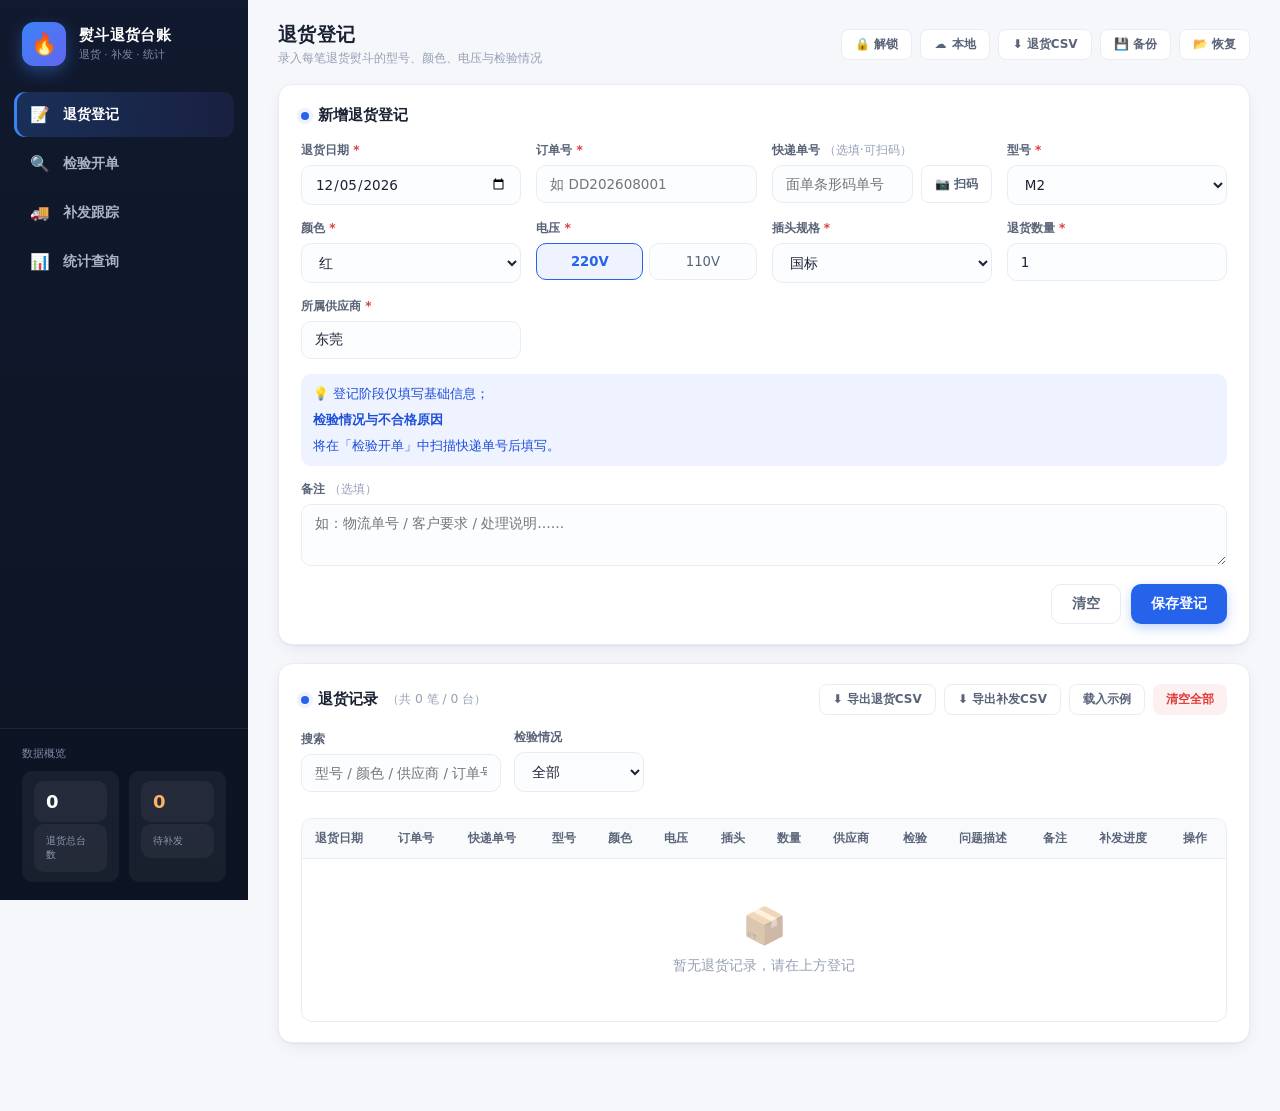
==== commit 7bc0645e: "改造：登记→待检池→扫码开检两段式流程 + auplex 权限锁" ====
--- a/index.html
+++ b/index.html
@@ -1,1567 +1,1744 @@
-<!DOCTYPE html>
-<html lang="zh-CN">
-<head>
-<meta charset="UTF-8">
-<meta name="viewport" content="width=device-width, initial-scale=1.0, viewport-fit=cover">
-<title>熨斗退货台账管理系统</title>
-<style>
-  :root{
-    --bg:#f5f7fb; --card:#ffffff; --line:#e9ecf3; --line2:#f1f4f9;
-    --ink:#1a2233; --ink2:#5a6478; --ink3:#95a0b4;
-    --blue:#2563eb; --blue-d:#1d4ed8; --blue-bg:#eef3ff;
-    --red:#e23b3b; --red-bg:#fdf0f0;
-    --green:#15a34a; --green-bg:#eefaf1;
-    --amber:#d97706; --amber-bg:#fdf6ec;
-    --indigo:#4f46e5;
-    --side-bg:#11192e; --side-bg2:#0c1322; --side-ink:#aab4c8; --side-on:#ffffff;
-    --shadow:0 1px 2px rgba(16,24,40,.04),0 6px 20px -6px rgba(16,24,40,.10);
-    --r:14px;
-  }
-  *{margin:0;padding:0;box-sizing:border-box}
-  html{font-size:15px;scroll-behavior:smooth}
-  button,.btn,.seg button,.side-nav button,.bottom-nav button,input,select,textarea{-webkit-tap-highlight-color:transparent;touch-action:manipulation}
-  @media(prefers-reduced-motion:reduce){*{animation-duration:.001s!important;transition-duration:.001s!important}}
-  body{font-family:"PingFang SC","Microsoft YaHei","Segoe UI",system-ui,sans-serif;background:var(--bg);color:var(--ink);-webkit-font-smoothing:antialiased;overflow-x:hidden}
-
-  /* ===== 布局 ===== */
-  .app{display:flex;min-height:100vh}
-  .side{width:248px;background:linear-gradient(180deg,var(--side-bg),var(--side-bg2));color:var(--side-ink);
-    display:flex;flex-direction:column;position:sticky;top:0;height:100vh;flex-shrink:0}
-  .brand{display:flex;align-items:center;gap:13px;padding:22px 22px 18px}
-  .logo{width:44px;height:44px;border-radius:12px;background:linear-gradient(135deg,#3b82f6,#6366f1);
-    display:flex;align-items:center;justify-content:center;font-size:21px;box-shadow:0 6px 16px rgba(59,130,246,.4)}
-  .brand h1{font-size:1.02rem;font-weight:700;color:#fff;letter-spacing:.3px;line-height:1.3}
-  .brand p{font-size:.7rem;color:#7d8aa3;margin-top:3px}
-  .side-nav{display:flex;flex-direction:column;gap:4px;padding:8px 14px}
-  .side-nav button{display:flex;align-items:center;gap:13px;border:none;background:transparent;color:var(--side-ink);
-    padding:13px 16px;border-radius:11px;font-size:.92rem;font-weight:600;cursor:pointer;font-family:inherit;text-align:left;transition:.16s}
-  .side-nav button .ic{width:20px;text-align:center;font-size:1.05rem;filter:grayscale(.2)}
-  .side-nav button:hover{background:rgba(255,255,255,.06);color:#e7ecf5}
-  .side-nav button.on{background:linear-gradient(90deg,rgba(59,130,246,.22),rgba(99,102,241,.10));color:#fff;
-    box-shadow:inset 3px 0 0 #3b82f6}
-  .side-foot{margin-top:auto;padding:18px 22px;border-top:1px solid rgba(255,255,255,.07)}
-  .side-foot .ft{font-size:.72rem;color:#7d8aa3;margin-bottom:10px}
-  .side-mini{display:flex;gap:10px}
-  .side-mini div{flex:1;background:rgba(255,255,255,.05);border-radius:10px;padding:10px 12px}
-  .side-mini .n{font-size:1.2rem;font-weight:800;color:#fff}
-  .side-mini .l{font-size:.66rem;color:#8b97af;margin-top:2px}
-
-  .main{flex:1;min-width:0;display:flex;flex-direction:column}
-  .topbar{display:flex;align-items:center;justify-content:space-between;flex-wrap:wrap;gap:12px;
-    padding:22px 30px 10px}
-  .topbar h2{font-size:1.28rem;font-weight:800;letter-spacing:.3px}
-  .topbar .crumb{font-size:.78rem;color:var(--ink3);margin-top:3px}
-  .topbar .tb-act{display:flex;gap:8px}
-  .content{padding:8px 30px 50px;flex:1}
-
-  .view{display:none}
-  .view.on{display:block;animation:fade .25s ease}
-  @keyframes fade{from{opacity:0;transform:translateY(6px)}to{opacity:1;transform:none}}
-
-  /* ===== 卡片 ===== */
-  .card{background:var(--card);border:1px solid var(--line);border-radius:var(--r);box-shadow:var(--shadow);
-    padding:20px 22px;margin-bottom:18px}
-  .card-head{display:flex;align-items:center;justify-content:space-between;flex-wrap:wrap;gap:10px;margin-bottom:14px}
-  .card h2.section{font-size:1.02rem;font-weight:700;margin-bottom:16px;display:flex;align-items:center;gap:9px}
-  .card h2.section .dot{width:8px;height:8px;border-radius:50%;background:var(--blue);box-shadow:0 0 0 4px var(--blue-bg)}
-
-  /* ===== 表单 ===== */
-  .form-grid{display:grid;grid-template-columns:repeat(auto-fit,minmax(178px,1fr));gap:15px}
-  .field{display:flex;flex-direction:column;gap:6px}
-  .field label{font-size:.8rem;font-weight:600;color:var(--ink2)}
-  .field label .req{color:var(--red)}
-  .field input,.field select,.field textarea{padding:10px 13px;border:1px solid var(--line);border-radius:10px;
-    font-size:.9rem;font-family:inherit;color:var(--ink);background:#fcfdff;transition:.16s;width:100%}
-  .field input:focus,.field select:focus,.field textarea:focus{outline:none;border-color:var(--blue);background:#fff;
-    box-shadow:0 0 0 3px rgba(37,99,235,.12)}
-  .field textarea{resize:vertical;min-height:62px}
-  .field.full{grid-column:1/-1}
-  .seg{display:flex;gap:6px}
-  .seg button{flex:1;padding:10px 4px;border:1px solid var(--line);background:#fcfdff;border-radius:10px;font-size:.88rem;
-    cursor:pointer;color:var(--ink2);font-family:inherit;transition:.16s}
-  .seg button.on{background:var(--blue-bg);border-color:var(--blue);color:var(--blue);font-weight:600}
-
-  .btn{border:none;border-radius:10px;padding:10px 20px;font-size:.9rem;font-weight:600;cursor:pointer;font-family:inherit;
-    transition:.16s;display:inline-flex;align-items:center;gap:6px}
-  .btn-pri{background:var(--blue);color:#fff;box-shadow:0 4px 12px rgba(37,99,235,.28)}
-  .btn-pri:hover{background:var(--blue-d)}
-  .btn-ghost{background:#fff;border:1px solid var(--line);color:var(--ink2)}
-  .btn-ghost:hover{border-color:var(--blue);color:var(--blue);background:var(--blue-bg)}
-  .btn-sm{padding:6px 13px;font-size:.8rem;border-radius:8px}
-  .btn-danger{background:var(--red-bg);color:var(--red)}
-  .btn-danger:hover{background:#fbe2e2}
-  .btn-green{background:var(--green-bg);color:var(--green)}
-  .btn-green:hover{background:#daf5e1}
-  .form-actions{margin-top:18px;display:flex;gap:10px;justify-content:flex-end;flex-wrap:wrap}
-
-  /* ===== 表格 ===== */
-  .tbl-wrap{overflow-x:auto;border:1px solid var(--line);border-radius:11px;background:#fff}
-  table{width:100%;border-collapse:collapse;font-size:.87rem;background:#fff}
-  thead th{background:#f8fafc;color:var(--ink2);font-weight:600;font-size:.78rem;padding:12px 13px;text-align:left;
-    white-space:nowrap;border-bottom:1px solid var(--line);position:sticky;top:0;z-index:1}
-  tbody td{padding:11px 13px;border-bottom:1px solid var(--line2);white-space:nowrap;vertical-align:middle}
-  tbody tr:hover{background:#f7faff}
-  tbody tr:nth-child(even){background:#fcfdff}
-  tbody tr:nth-child(even):hover{background:#f4f8ff}
-  tbody tr:last-child td{border-bottom:none}
-  .empty{padding:46px 0;text-align:center;color:var(--ink3);font-size:.9rem}
-  .empty .ico{font-size:36px;display:block;margin-bottom:10px;opacity:.45}
-
-  .badge{display:inline-flex;align-items:center;padding:3px 11px;border-radius:999px;font-size:.76rem;font-weight:600}
-  .b-wait{background:var(--amber-bg);color:var(--amber)}
-  .b-ok{background:var(--green-bg);color:var(--green)}
-  .b-bad{background:var(--red-bg);color:var(--red)}
-  .b-part{background:#eef0ff;color:var(--indigo)}
-  .b-gray{background:#f1f5f9;color:#64748b}
-
-  .prog{display:flex;align-items:center;gap:9px;min-width:118px}
-  .prog-bar{flex:1;height:7px;background:#edf1f7;border-radius:99px;overflow:hidden}
-  .prog-bar i{display:block;height:100%;background:linear-gradient(90deg,#2563eb,#6366f1);border-radius:99px;transition:.4s}
-  .prog span{font-size:.78rem;color:var(--ink2);white-space:nowrap;font-variant-numeric:tabular-nums}
-
-  /* ===== 筛选条 ===== */
-  .filter-bar{display:flex;gap:13px;flex-wrap:wrap;align-items:flex-end;background:#fff;border:1px solid var(--line);
-    border-radius:var(--r);box-shadow:var(--shadow);padding:17px 20px;margin-bottom:18px}
-  .filter-bar .field{min-width:138px}
-  .filter-bar .grow{flex:1}
-
-  /* ===== 统计卡片 ===== */
-  .stat-grid{display:grid;grid-template-columns:repeat(auto-fit,minmax(210px,1fr));gap:16px;margin-bottom:18px}
-  .stat{background:var(--card);border:1px solid var(--line);border-radius:var(--r);box-shadow:var(--shadow);
-    padding:18px 20px;position:relative;overflow:hidden;display:flex;align-items:center;gap:15px}
-  .stat::before{content:"";position:absolute;left:0;top:0;bottom:0;width:4px;background:var(--c,var(--blue))}
-  .stat .ic{width:46px;height:46px;border-radius:12px;display:flex;align-items:center;justify-content:center;font-size:21px;
-    background:var(--ci,var(--blue-bg));flex-shrink:0}
-  .stat .meta{display:flex;flex-direction:column}
-  .stat .lbl{font-size:.8rem;color:var(--ink2);font-weight:600}
-  .stat .num{font-size:1.85rem;font-weight:800;margin-top:4px;font-variant-numeric:tabular-nums;color:var(--c,var(--ink))}
-  .stat .sub{font-size:.74rem;color:var(--ink3);margin-top:3px}
-
-  .two-col{display:grid;grid-template-columns:1fr 1fr;gap:18px}
-  @media(max-width:920px){.two-col{grid-template-columns:1fr}}
-
-  /* ===== 弹窗 ===== */
-  .mask{position:fixed;inset:0;background:rgba(15,23,42,.5);backdrop-filter:blur(3px);display:none;align-items:center;
-    justify-content:center;z-index:60;padding:20px}
-  .mask.on{display:flex;animation:fade .18s ease}
-  .modal{background:#fff;border-radius:18px;width:100%;max-width:min(650px,calc(100vw - 32px));max-height:90vh;overflow-y:auto;
-    box-shadow:0 24px 70px rgba(0,0,0,.3)}
-  .modal-h{display:flex;align-items:center;justify-content:space-between;padding:20px 24px;border-bottom:1px solid var(--line)}
-  .modal-h h3{font-size:1.08rem;font-weight:700}
-  .modal-h .x{border:none;background:#f1f5f9;width:32px;height:32px;border-radius:9px;cursor:pointer;font-size:16px;color:var(--ink2)}
-  .modal-h .x:hover{background:#e2e8f0}
-  .modal-b{padding:22px 24px}
-  .info-strip{background:var(--blue-bg);border:1px solid #d6e3ff;border-radius:11px;padding:13px 17px;font-size:.86rem;
-    color:#1e40af;margin-bottom:18px;line-height:1.75}
-
-  /* ===== 扫码 ===== */
-  .scan-row{display:flex;gap:8px;align-items:stretch}
-  .scan-row input{flex:1}
-  .scan-btn{white-space:nowrap;flex-shrink:0}
-  .scan-modal{max-width:460px}
-  .scan-view{position:relative;width:100%;aspect-ratio:4/3;background:#0b1020;border-radius:12px;overflow:hidden}
-  .scan-view video{width:100%;height:100%;object-fit:cover;display:block}
-  .scan-line{position:absolute;left:8%;right:8%;top:50%;height:3px;background:linear-gradient(90deg,transparent,#22c55e,transparent);
-    box-shadow:0 0 12px 2px rgba(34,197,94,.6);animation:scanmove 2s ease-in-out infinite;border-radius:3px}
-  @keyframes scanmove{0%{top:14%}50%{top:86%}100%{top:14%}}
-  .scan-tip{font-size:.82rem;color:var(--ink2);text-align:center;margin:14px 2px 4px;line-height:1.6}
-  .scan-tip.err{color:var(--red)}
-  /* ===== 不合格原因选择 ===== */
-  .reason-grid{display:grid;grid-template-columns:1fr 1fr;gap:10px;margin-top:14px}
-  .reason-item{display:flex;align-items:center;gap:9px;border:1px solid var(--line);border-radius:10px;padding:12px 14px;cursor:pointer;font-size:.9rem;transition:border-color .15s,background .15s;user-select:none;line-height:1.3}
-  .reason-item:has(input:checked){border-color:var(--blue);background:var(--blue-bg);color:var(--blue-d);font-weight:600}
-  .reason-item input{width:18px;height:18px;accent-color:var(--blue);flex-shrink:0;margin:0}
-  .reason-sum{display:flex;flex-wrap:wrap;gap:8px;min-height:34px}
-  .chip{background:var(--blue-bg);color:var(--blue-d);border-radius:999px;padding:6px 13px;font-size:.83rem;font-weight:600;display:inline-flex;align-items:center}
-  .reason-actions{margin-top:10px}
-  @media(max-width:380px){.reason-grid{grid-template-columns:1fr}}
-
-  .toast{position:fixed;bottom:28px;left:50%;transform:translateX(-50%) translateY(20px);background:#1a2233;color:#fff;
-    padding:12px 24px;border-radius:11px;font-size:.88rem;opacity:0;pointer-events:none;transition:.25s;z-index:99;box-shadow:0 8px 26px rgba(0,0,0,.3)}
-  .toast.on{opacity:1;transform:translateX(-50%) translateY(0)}
-
-  /* ===== 移动端底部导航 ===== */
-  .bottom-nav{display:none}
-  .scan-view.flash{box-shadow:0 0 0 4px #22c55e;transition:box-shadow .2s}
-
-  @media(max-width:820px){
-    .stat-grid{grid-template-columns:repeat(2,1fr)}
-  }
-  @media(max-width:760px){
-    .app{flex-direction:column}
-    .side{display:none}
-    .main{min-width:0}
-    .topbar{padding:14px 16px 8px;align-items:flex-start}
-    .topbar h2{font-size:1.12rem}
-    .tb-act{flex-wrap:wrap}
-    .content{padding:8px 14px 92px}
-    .card{padding:16px 15px;margin-bottom:14px}
-    .form-grid{gap:12px}
-    .field input,.field select,.field textarea{padding:11px 12px;font-size:16px}
-    .seg button{padding:11px 4px}
-    .btn{padding:12px 18px;min-height:42px}
-    .btn-sm{padding:9px 14px;min-height:38px}
-    .filter-bar{padding:14px 15px;gap:11px}
-    .filter-bar .field{min-width:120px;flex:1 1 45%}
-    .two-col{gap:14px}
-    tbody td,thead th{font-size:.82rem;padding:10px 11px}
-    .topbar{flex-wrap:wrap}
-    .stat .meta{min-width:0}
-    .tbl-wrap{width:100%;max-width:100%}
-    .card-head{row-gap:10px}
-    .modal .form-actions{flex-wrap:wrap}
-    .modal .form-actions .btn{flex:1 1 auto;justify-content:center}
-    .side-mini{font-size:.9rem}
-    .bottom-nav{display:flex;position:fixed;left:0;right:0;bottom:0;z-index:45;
-      background:#fff;border-top:1px solid var(--line);box-shadow:0 -6px 18px rgba(16,24,40,.10);
-      padding:6px 6px calc(6px + env(safe-area-inset-bottom, 0px));justify-content:space-around}
-    .bottom-nav button{border:none;background:none;flex:1;display:flex;flex-direction:column;align-items:center;gap:3px;
-      padding:7px 4px;font-size:.7rem;font-weight:600;color:var(--ink2);font-family:inherit;cursor:pointer}
-    .bottom-nav .bi{font-size:1.4rem;line-height:1}
-    .bottom-nav button.on{color:var(--blue)}
-    .bottom-nav button.on .bi{transform:translateY(-1px)}
-  }
-  @media(max-width:380px){
-    .stat-grid{grid-template-columns:1fr}
-    .filter-bar .field{flex:1 1 100%}
-  }
-  /* ===== 移动端：卡片列表视图 ===== */
-  .m-list{display:none}
-  @media(max-width:760px){
-    .m-list{display:flex;flex-direction:column;gap:11px}
-    .m-card{background:#fff;border:1px solid var(--line);border-radius:13px;padding:13px 14px;box-shadow:0 1px 3px rgba(16,24,40,.06)}
-    .m-card-h{display:flex;align-items:flex-start;justify-content:space-between;gap:8px;margin-bottom:8px}
-    .m-t{font-weight:700;font-size:.95rem;display:flex;align-items:center;gap:6px;flex-wrap:wrap;line-height:1.45;min-width:0}
-    .m-t b{color:var(--blue);font-size:1.06rem}
-    .m-t span{color:var(--ink2);font-weight:500}
-    .m-grid{display:grid;grid-template-columns:1fr 1fr;gap:0 14px}
-    .m-grid>div{display:flex;justify-content:space-between;align-items:center;gap:10px;padding:6px 0;border-bottom:1px dashed var(--line2);font-size:.84rem;min-width:0}
-    .m-grid>div span{color:var(--ink3);flex-shrink:0}
-    .m-grid>div i{font-style:normal;text-align:right;overflow:hidden;text-overflow:ellipsis;white-space:nowrap}
-    .m-grid>div.full{grid-column:1/-1}
-    .m-grid>div.full i{white-space:normal;text-align:left;word-break:break-all}
-    .m-actions{display:flex;gap:9px;margin-top:12px}
-    .m-actions .btn{flex:1;justify-content:center;min-height:42px}
-  }
-  /* ===== 移动端：底部抽屉弹窗 / 顶栏紧凑 ===== */
-  @media(max-width:760px){
-    .mask{padding:0;align-items:flex-end}
-    .modal{max-width:100vw;border-radius:18px 18px 0 0;max-height:92vh;animation:sheetUp .28s ease}
-    @keyframes sheetUp{from{transform:translateY(46px);opacity:.35}to{transform:none;opacity:1}}
-    .modal-h{padding:15px 16px}
-    .modal-b{padding:16px 16px calc(22px + env(safe-area-inset-bottom,0px))}
-    .tb-act{gap:6px}
-    .tb-act .btn-sm{padding:8px 9px;font-size:.76rem;min-height:38px}
-  }
-  @media(max-width:520px){
-    .form-grid{grid-template-columns:1fr}
-  }
-</style>
-</head>
-<body>
-<div class="app">
-
-  <!-- ============ 侧边栏 ============ -->
-  <aside class="side">
-    <div class="brand">
-      <div class="logo">🔥</div>
-      <div>
-        <h1>熨斗退货台账</h1>
-        <p>退货 · 补发 · 统计</p>
-      </div>
-    </div>
-    <nav class="side-nav tabs">
-      <button class="nav-tab on" data-v="v1"><span class="ic">📝</span>退货登记</button>
-      <button class="nav-tab" data-v="v2"><span class="ic">🚚</span>补发跟踪</button>
-      <button class="nav-tab" data-v="v3"><span class="ic">📊</span>统计查询</button>
-    </nav>
-    <div class="side-foot">
-      <div class="ft">数据概览</div>
-      <div class="side-mini">
-        <div><div class="n" id="sm_total">0</div><div class="l">退货总台数</div></div>
-        <div><div class="n" id="sm_due" style="color:#fcb163">0</div><div class="l">待补发</div></div>
-      </div>
-    </div>
-  </aside>
-
-  <!-- ============ 主区 ============ -->
-  <div class="main">
-    <header class="topbar">
-      <div>
-        <h2 id="pageTitle">退货登记</h2>
-        <div class="crumb" id="pageCrumb">录入每笔退货熨斗的型号、颜色、电压与检验情况</div>
-      </div>
-      <div class="tb-act">
-        <button class="btn btn-ghost btn-sm" onclick="openCloud()">☁️ <span id="cloudState">本地</span></button>
-        <button class="btn btn-ghost btn-sm" onclick="exportCSV()">⬇ 退货CSV</button>
-        <button class="btn btn-ghost btn-sm" onclick="backupJSON()">💾 备份</button>
-        <button class="btn btn-ghost btn-sm" onclick="$('importFile').click()">📂 恢复</button>
-        <input type="file" id="importFile" accept=".json" style="display:none" onchange="importJSON(this)">
-      </div>
-    </header>
-
-    <div class="content">
-
-      <!-- ===== 视图1：退货登记 ===== -->
-      <section id="v1" class="view on">
-        <div class="card">
-          <h2 class="section"><span class="dot"></span><span id="formTitle">新增退货登记</span></h2>
-          <form id="retForm" onsubmit="return false">
-            <div class="form-grid">
-              <div class="field">
-                <label>退货日期 <span class="req">*</span></label>
-                <input type="date" id="f_date" required>
-              </div>
-              <div class="field">
-                <label>订单号 <span class="req">*</span></label>
-                <input type="text" id="f_order" placeholder="如 DD202608001" required>
-              </div>
-              <div class="field">
-                <label>快递单号 <span style="font-weight:400;color:var(--ink3)">（选填·可扫码）</span></label>
-                <div class="scan-row">
-                  <input type="text" id="f_express" placeholder="面单条形码单号" inputmode="latin">
-                  <button type="button" class="btn btn-ghost btn-sm scan-btn" onclick="openScanner()">📷 扫码</button>
-                </div>
-              </div>
-              <div class="field">
-                <label>型号 <span class="req">*</span></label>
-                <select id="f_model"></select>
-              </div>
-              <div class="field">
-                <label>颜色 <span class="req">*</span></label>
-                <select id="f_color"></select>
-              </div>
-              <div class="field">
-                <label>电压 <span class="req">*</span></label>
-                <div class="seg" id="f_volt">
-                  <button type="button" class="on" data-v="220V">220V</button>
-                  <button type="button" data-v="110V">110V</button>
-                </div>
-              </div>
-              <div class="field">
-                <label>插头规格 <span class="req">*</span></label>
-                <select id="f_plug">
-                  <option>国标</option><option>美规</option><option>欧规</option><option>英规</option><option>澳规</option><option>其他</option>
-                </select>
-              </div>
-              <div class="field">
-                <label>退货数量 <span class="req">*</span></label>
-                <input type="number" id="f_qty" min="1" step="1" value="1" required>
-              </div>
-              <div class="field">
-                <label>所属供应商 <span class="req">*</span></label>
-                <input type="text" id="f_supplier" list="supList" value="东莞" placeholder="输入或选择供应商" required>
-                <datalist id="supList"></datalist>
-              </div>
-              <div class="field">
-                <label>检验情况 <span class="req">*</span></label>
-                <div class="seg" id="f_insp">
-                  <button type="button" class="on" data-v="缺料">缺料</button>
-                  <button type="button" data-v="合格">合格</button>
-                  <button type="button" data-v="不合格">不合格</button>
-                </div>
-              </div>
-              <div class="field full" id="issueWrap" style="display:none">
-                <label>不合格原因 <span class="req">*</span><span style="font-weight:400;color:var(--ink3)">（已选原因）</span></label>
-                <div class="reason-sum" id="reasonSum"></div>
-                <div class="reason-actions"><button type="button" class="btn btn-ghost btn-sm" onclick="openReason()">✏️ 修改原因</button></div>
-              </div>
-              <div class="field full">
-                <label>备注 <span style="font-weight:400;color:var(--ink3)">（选填）</span></label>
-                <textarea id="f_note" placeholder="如：物流单号 / 客户要求 / 处理说明……"></textarea>
-              </div>
-            </div>
-            <div class="form-actions">
-              <button type="button" class="btn btn-ghost" id="btnReset">清空</button>
-              <button type="submit" class="btn btn-pri" id="btnSave">保存登记</button>
-            </div>
-          </form>
-        </div>
-
-        <div class="card">
-          <div class="card-head">
-            <h2 class="section" style="margin-bottom:0"><span class="dot"></span>退货记录 <span style="color:var(--ink3);font-weight:400;font-size:.82rem" id="retCount"></span></h2>
-            <div style="display:flex;gap:8px;flex-wrap:wrap">
-              <button class="btn btn-ghost btn-sm" onclick="exportCSV()">⬇ 导出退货CSV</button>
-              <button class="btn btn-ghost btn-sm" onclick="exportRepCSV()">⬇ 导出补发CSV</button>
-              <button class="btn btn-ghost btn-sm" onclick="seedDemo()">载入示例</button>
-              <button class="btn btn-danger btn-sm" onclick="clearAll()">清空全部</button>
-            </div>
-          </div>
-          <div class="filter-bar" style="box-shadow:none;padding:0 0 14px;border:none;margin-bottom:12px">
-            <div class="field" style="min-width:200px"><label>搜索</label><input id="q1" placeholder="型号 / 颜色 / 供应商 / 订单号 / 问题描述" oninput="renderReturns()"></div>
-            <div class="field" style="min-width:130px"><label>检验情况</label>
-              <select id="q1_insp" onchange="renderReturns()"><option value="">全部</option><option>缺料</option><option>合格</option><option>不合格</option></select>
-            </div>
-          </div>
-          <div class="tbl-wrap" id="retWrap">
-            <table>
-              <thead><tr>
-                <th>退货日期</th><th>订单号</th><th>快递单号</th><th>型号</th><th>颜色</th><th>电压</th><th>插头</th><th>数量</th><th>供应商</th><th>检验</th><th>问题描述</th><th>备注</th><th>补发进度</th><th>操作</th>
-              </tr></thead>
-              <tbody id="retTbody"></tbody>
-            </table>
-            <div class="empty" id="retEmpty" style="display:none"><span class="ico">📦</span>暂无退货记录，请在上方登记</div>
-          </div>
-          <div class="m-list" id="retCards" style="display:none"></div>
-        </div>
-      </section>
-
-      <!-- ===== 视图2：补发跟踪 ===== -->
-      <section id="v2" class="view">
-        <div class="filter-bar">
-          <div class="field" style="min-width:130px"><label>补发状态</label>
-            <select id="q2_status" onchange="renderTrack()">
-              <option value="">全部</option><option>待补发</option><option>部分补发</option><option>已补完</option><option>无需补发</option>
-            </select>
-          </div>
-          <div class="field" style="min-width:130px"><label>供应商</label><select id="q2_sup" onchange="renderTrack()"><option value="">全部</option></select></div>
-          <div class="field grow"><label>搜索</label><input id="q2" placeholder="型号 / 颜色 / 订单号" oninput="renderTrack()"></div>
-        </div>
-        <div class="card">
-          <div class="card-head">
-            <h2 class="section" style="margin-bottom:0"><span class="dot"></span>补发进度总览</h2>
-          </div>
-          <div class="tbl-wrap" id="trkWrap">
-            <table>
-              <thead><tr>
-                <th>退货日期</th><th>订单号</th><th>型号</th><th>颜色</th><th>供应商</th><th>应补</th><th>已补</th><th>未补</th><th>补发进度</th><th>状态</th><th>操作</th>
-              </tr></thead>
-              <tbody id="trkTbody"></tbody>
-            </table>
-            <div class="empty" id="trkEmpty" style="display:none"><span class="ico">🚚</span>暂无需要跟踪的退货记录</div>
-          </div>
-          <div class="m-list" id="trkCards" style="display:none"></div>
-        </div>
-      </section>
-
-      <!-- ===== 视图3：统计查询 ===== -->
-      <section id="v3" class="view">
-        <div class="filter-bar">
-          <div class="field"><label>开始日期</label><input type="date" id="s_from" onchange="renderStats()"></div>
-          <div class="field"><label>结束日期</label><input type="date" id="s_to" onchange="renderStats()"></div>
-          <div class="field"><label>型号</label><select id="s_model" onchange="renderStats()"><option value="">全部</option></select></div>
-          <div class="field"><label>颜色</label><select id="s_color" onchange="renderStats()"><option value="">全部</option></select></div>
-          <div class="field"><label>供应商</label><select id="s_sup" onchange="renderStats()"><option value="">全部</option></select></div>
-          <button class="btn btn-ghost" onclick="resetStatFilter()">重置条件</button>
-        </div>
-
-        <div class="stat-grid">
-          <div class="stat" style="--c:#2563eb;--ci:#eef3ff"><div class="ic">📦</div><div class="meta"><div class="lbl">退货总数量</div><div class="num" id="st_total">0</div><div class="sub" id="st_total_n">0 笔记录</div></div></div>
-          <div class="stat" style="--c:#e23b3b;--ci:#fdf0f0"><div class="ic">⚠️</div><div class="meta"><div class="lbl">检验不合格</div><div class="num" id="st_bad">0</div><div class="sub" id="st_bad_r">占比 0%</div></div></div>
-          <div class="stat" style="--c:#15a34a;--ci:#eefaf1"><div class="ic">✅</div><div class="meta"><div class="lbl">供应商已补发</div><div class="num" id="st_rep">0</div><div class="sub" id="st_rep_r">补发完成率 0%</div></div></div>
-          <div class="stat" style="--c:#d97706;--ci:#fdf6ec"><div class="ic">⏳</div><div class="meta"><div class="lbl">待补发未结清</div><div class="num" id="st_due">0</div><div class="sub" id="st_due_n">0 笔未结清</div></div></div>
-        </div>
-
-        <div class="two-col">
-          <div class="card">
-            <h2 class="section"><span class="dot"></span>各型号退货 / 补发汇总</h2>
-            <div class="tbl-wrap">
-              <table><thead><tr><th>型号</th><th>退货数量</th><th>已补发</th><th>未结清</th><th>不合格数</th></tr></thead>
-              <tbody id="st_model_tb"></tbody></table>
-              <div class="empty" id="st_model_e" style="display:none">暂无数据</div>
-            </div>
-          </div>
-          <div class="card">
-            <h2 class="section"><span class="dot"></span>各供应商退货 / 补发汇总</h2>
-            <div class="tbl-wrap">
-              <table><thead><tr><th>供应商</th><th>退货数量</th><th>已补发</th><th>未结清</th><th>补发完成率</th></tr></thead>
-              <tbody id="st_sup_tb"></tbody></table>
-              <div class="empty" id="st_sup_e" style="display:none">暂无数据</div>
-            </div>
-          </div>
-        </div>
-
-        <div class="card">
-          <h2 class="section"><span class="dot"></span>各颜色退货汇总</h2>
-          <div class="tbl-wrap">
-            <table><thead><tr><th>颜色</th><th>退货数量</th><th>涉及型号</th><th>占比</th></tr></thead>
-            <tbody id="st_color_tb"></tbody></table>
-            <div class="empty" id="st_color_e" style="display:none">暂无数据</div>
-          </div>
-        </div>
-
-        <div class="card">
-          <h2 class="section"><span class="dot"></span>不合格原因分布 <span style="color:var(--ink3);font-weight:400;font-size:.8rem">（按涉及笔数）</span></h2>
-          <div class="tbl-wrap">
-            <table><thead><tr><th>不合格原因</th><th>涉及笔数</th><th>占不合格记录</th></tr></thead>
-            <tbody id="st_reason_tb"></tbody></table>
-            <div class="empty" id="st_reason_e" style="display:none">当前筛选范围内无不合格记录</div>
-          </div>
-        </div>
-
-        <div class="card">
-          <div class="card-head"><h2 class="section" style="margin-bottom:0"><span class="dot"></span>筛选结果明细</h2><span style="font-size:.8rem;color:var(--ink3)" id="st_detail_n"></span></div>
-          <div class="tbl-wrap" id="stDetailWrap">
-            <table>
-              <thead><tr><th>退货日期</th><th>订单号</th><th>快递单号</th><th>型号</th><th>颜色</th><th>电压</th><th>插头</th><th>数量</th><th>供应商</th><th>检验</th><th>不合格原因</th><th>备注</th><th>补发状态</th></tr></thead>
-              <tbody id="st_detail_tb"></tbody>
-            </table>
-            <div class="empty" id="st_detail_e" style="display:none">无符合条件的记录</div>
-          </div>
-          <div class="m-list" id="stDetailCards" style="display:none"></div>
-        </div>
-      </section>
-
-    </div>
-  </div>
-</div>
-
-<!-- 移动端底部导航 -->
-<nav class="bottom-nav">
-  <button class="nav-tab on" data-v="v1"><span class="bi">📝</span><span>登记</span></button>
-  <button class="nav-tab" data-v="v2"><span class="bi">🚚</span><span>补发</span></button>
-  <button class="nav-tab" data-v="v3"><span class="bi">📊</span><span>统计</span></button>
-</nav>
-
-<!-- 补发登记弹窗 -->
-<div class="mask" id="repMask">
-  <div class="modal">
-    <div class="modal-h"><h3 id="repTitle">补发登记</h3><button class="x" onclick="closeRep()">✕</button></div>
-    <div class="modal-b">
-      <div class="info-strip" id="repInfo"></div>
-      <div class="form-grid">
-        <div class="field"><label>补发日期 <span class="req">*</span></label><input type="date" id="r_date"></div>
-        <div class="field"><label>补发数量 <span class="req">*</span></label><input type="number" id="r_qty" min="1" step="1" value="1"></div>
-        <div class="field"><label>补发型号</label><input type="text" id="r_model" placeholder="默认与退货型号一致"></div>
-        <div class="field"><label>备注</label><input type="text" id="r_note" placeholder="物流单号 / 说明（选填）"></div>
-      </div>
-      <div class="form-actions">
-        <button class="btn btn-ghost" onclick="closeRep()">取消</button>
-        <button class="btn btn-pri" onclick="saveRep()">确认补发</button>
-      </div>
-      <div id="repHistWrap" style="margin-top:20px"></div>
-    </div>
-  </div>
-</div>
-
-<!-- 云端同步设置 -->
-<div class="mask" id="cloudMask">
-  <div class="modal">
-    <div class="modal-h"><h3>云端同步设置</h3><button class="x" onclick="closeCloud()">✕</button></div>
-    <div class="modal-b">
-      <div class="info-strip" id="cloudInfo">启用后数据保存在你的 GitHub 仓库（跨设备同步）。Token 需有 repo 权限且仓库须已存在；Token 仅存于本机浏览器。<br>📦 自动备份：每天<b>打开网站时</b>与<b>17:00</b>各自动备份一次到 data/backups/（保留最近 30 份）。</div>
-      <div class="field" style="margin-bottom:12px">
-        <label style="display:flex;align-items:center;gap:8px;cursor:pointer">
-          <input type="checkbox" id="c_enabled" style="width:18px;height:18px"> 启用云端同步（跨设备）
-        </label>
-      </div>
-      <div class="form-grid">
-        <div class="field full"><label>GitHub Token（需 repo 权限）</label><input type="password" id="c_token" placeholder="ghp_xxx 或个人访问令牌" autocomplete="off"></div>
-        <div class="field full"><label>仓库（owner/repo）</label><input type="text" id="c_repo" placeholder="1625804272/iron-returns"></div>
-        <div class="field full"><label>数据文件路径</label><input type="text" id="c_path" placeholder="data/returns.json"></div>
-      </div>
-      <p class="scan-tip" id="cloudMsg" style="margin-top:12px"></p>
-      <div class="form-actions">
-        <button class="btn btn-ghost" onclick="clearCloudCfg()">清除配置</button>
-        <button class="btn btn-ghost" onclick="closeCloud()">关闭</button>
-        <button class="btn btn-green" onclick="cloudSyncNow()">立即同步</button>
-        <button class="btn btn-green" onclick="autoBackup('manual')">立即备份</button>
-        <button class="btn btn-pri" onclick="saveCloudSettingsUI()">保存并连接</button>
-      </div>
-    </div>
-  </div>
-</div>
-
-<!-- 不合格原因选择弹窗 -->
-<div class="mask" id="reasonMask">
-  <div class="modal">
-    <div class="modal-h"><h3>选择不合格原因（可多选）</h3><button class="x" onclick="closeReason()">✕</button></div>
-    <div class="modal-b">
-      <div class="info-strip">质检不合格，请勾选具体原因（<b>至少 1 项</b>），便于后续统计与追溯。</div>
-      <div class="reason-grid" id="reasonOpts"></div>
-      <div class="field" style="margin-top:16px">
-        <label>补充说明 <span style="font-weight:400;color:var(--ink3)">（选填）</span></label>
-        <textarea id="f_reason_extra" placeholder="补充细节，便于追溯（如：不通电且外壳破损）……"></textarea>
-      </div>
-      <p class="scan-tip" id="reasonMsg"></p>
-      <div class="form-actions">
-        <button class="btn btn-ghost" onclick="closeReason()">取消</button>
-        <button class="btn btn-pri" onclick="confirmReason()">确定</button>
-      </div>
-    </div>
-  </div>
-</div>
-
-<!-- 扫码弹窗 -->
-<div class="mask" id="scanMask">
-  <div class="modal scan-modal">
-    <div class="modal-h"><h3>扫码识别快递单号</h3><button class="x" onclick="closeScanner()">✕</button></div>
-    <div class="modal-b">
-      <div class="scan-view" id="scanView"><video id="scanVideo" playsinline></video><div class="scan-line"></div></div>
-      <p class="scan-tip" id="scanTip">正在打开摄像头……请将面单条形码对准取景框</p>
-      <p style="font-size:.75rem;color:var(--ink3);text-align:center;margin:8px 2px 0;line-height:1.6">💡 识别成功或页面切后台时自动关闭摄像头；超过 90 秒未识别也会自动关闭，避免手机发热</p>
-      <div class="form-actions">
-        <button class="btn btn-ghost" onclick="closeScanner()">取消</button>
-        <button class="btn btn-green" onclick="captureFrame()">📸 拍照识别</button>
-        <button class="btn btn-pri" onclick="closeScanner();setTimeout(()=>$('f_express').focus(),50)">手动输入</button>
-      </div>
-      <canvas id="scanCanvas" style="display:none"></canvas>
-    </div>
-  </div>
-</div>
-
-<div class="toast" id="toast"></div>
-
-<script>
-/* ================= 型号-颜色映射 ================= */
-const MODEL_COLORS = {
-  "M2": ["红","绿","灰"],
-  "L":  ["绿","红"],
-  "L2": ["紫"],
-  "L3": ["绿"]
-};
-const MODELS = Object.keys(MODEL_COLORS);
-const DEFAULT_SUPPLIER = "东莞";
-
-/* ================= 数据层（localStorage） ================= */
-const LS_RET = "iron_returns_v1", LS_REP = "iron_replenish_v1";
-let returns = JSON.parse(localStorage.getItem(LS_RET) || "[]");
-let reps    = JSON.parse(localStorage.getItem(LS_REP) || "[]");
-let editId  = null;
-let repTarget = null;
-
-const $ = id => document.getElementById(id);
-const isMobile = () => window.matchMedia("(max-width:760px)").matches;
-const uid = () => Date.now().toString(36) + Math.random().toString(36).slice(2,7);
-const today = () => new Date().toISOString().slice(0,10);
-const saveAll = () => { localStorage.setItem(LS_RET, JSON.stringify(returns)); localStorage.setItem(LS_REP, JSON.stringify(reps)); schedulePush(); };
-/* 一次性数据迁移：检验状态「待检」→「缺料」（本地 + 后续云端合入的旧值统一） */
-(function migrateInspect(){
-  let changed = false;
-  returns.forEach(r => { if (r.insp === "待检"){ r.insp = "缺料"; changed = true; } });
-  if (changed){ localStorage.setItem(LS_RET, JSON.stringify(returns)); }
-})();
-const esc = s => String(s ?? "").replace(/[&<>"']/g, c => ({"&":"&amp;","<":"&lt;",">":"&gt;",'"':"&quot;","'":"&#39;"}[c]));
-const sum = (arr, f) => arr.reduce((a,b) => a + f(b), 0);
-
-function repQtyOf(retId){ return sum(reps.filter(r => r.returnId === retId), r => +r.qty); }
-function repStatus(r){
-  if (r.insp === "合格") return {name:"无需补发", cls:"b-ok", done:+r.qty, left:0};
-  const done = repQtyOf(r.id);
-  if (done <= 0) return {name:"待补发", cls:"b-wait", done, left:+r.qty};
-  if (done < +r.qty) return {name:"部分补发", cls:"b-part", done, left:+r.qty - done};
-  return {name:"已补完", cls:"b-ok", done, left:0};
-}
-function inspBadge(i){
-  return i === "合格" ? '<span class="badge b-ok">合格</span>'
-       : i === "不合格" ? '<span class="badge b-bad">不合格</span>'
-       : '<span class="badge b-wait">缺料</span>';
-}
-/* ================= 不合格原因选择 ================= */
-const REASON_OPTIONS = ["不通电","不加热","屏幕不显示","壳料破损脏污","发热板脏污或划痕"];
-let reasonSel = [];
-function renderReasonOptions(){
-  $("reasonOpts").innerHTML = REASON_OPTIONS.map(x =>
-    `<label class="reason-item"><input type="checkbox" class="rck" value="${esc(x)}" ${reasonSel.includes(x) ? "checked" : ""}> ${esc(x)}</label>`).join("");
-}
-function openReason(){
-  renderReasonOptions();
-  $("f_reason_extra").value = $("f_reason_extra").value || "";
-  $("reasonMsg").textContent = "";
-  $("reasonMask").classList.add("on");
-}
-function closeReason(){ $("reasonMask").classList.remove("on"); }
-function confirmReason(){
-  reasonSel = [...document.querySelectorAll("#reasonOpts .rck:checked")].map(c => c.value);
-  if (!reasonSel.length){ $("reasonMsg").textContent = "请至少勾选 1 项原因"; $("reasonMsg").className = "scan-tip err"; return; }
-  updateReasonSum();
-  closeReason();
-}
-function updateReasonSum(){
-  $("reasonSum").innerHTML = reasonSel.length
-    ? reasonSel.map(x => `<span class="chip">${esc(x)}</span>`).join("")
-    : '<span style="color:var(--red);font-size:.85rem">尚未选择原因</span>';
-}
-const issueText = r => {
-  const parts = [];
-  if ((r.reasons || []).length) parts.push(r.reasons.join("、"));
-  if (r.issue) parts.push(r.issue);
-  return parts.join("；") || "—";
-};
-
-/* ================= 标签页（侧边栏导航） ================= */
-const PAGE_META = {
-  v1:{t:"退货登记", c:"录入每笔退货熨斗的型号、颜色、电压与检验情况"},
-  v2:{t:"补发跟踪", c:"关联每笔退货，跟踪供应商补发进度与状态"},
-  v3:{t:"统计查询", c:"按型号 / 颜色 / 供应商 / 时间段汇总对账"}
-};
-document.querySelectorAll(".nav-tab").forEach(b => b.onclick = () => {
-  document.querySelectorAll(".nav-tab").forEach(x => x.classList.toggle("on", x.dataset.v === b.dataset.v));
-  document.querySelectorAll(".view").forEach(v => v.classList.toggle("on", v.id === b.dataset.v));
-  const m = PAGE_META[b.dataset.v];
-  $("pageTitle").textContent = m.t; $("pageCrumb").textContent = m.c;
-  if (b.dataset.v === "v2") renderTrack();
-  if (b.dataset.v === "v3") renderStats();
-  updateSideStats();
-});
-
-/* ================= 表单：级联下拉 ================= */
-function initForm(){
-  const ms = $("f_model");
-  ms.innerHTML = MODELS.map(m => `<option>${m}</option>`).join("");
-  ms.onchange = fillColors;
-  fillColors();
-  $("f_date").value = today();
-}
-function fillColors(selected){
-  const m = $("f_model").value;
-  const colors = MODEL_COLORS[m] || (selected ? [selected] : ["—"]);
-  $("f_color").innerHTML = colors.map(c => `<option ${c===selected?"selected":""}>${c}</option>`).join("");
-}
-function segInit(id, cb){
-  $(id).querySelectorAll("button").forEach(b => b.onclick = () => {
-    $(id).querySelectorAll("button").forEach(x => x.classList.toggle("on", x === b));
-    if (cb) cb(b.dataset.v);
-  });
-}
-const segVal = id => $(id).querySelector("button.on").dataset.v;
-function segSet(id, v){
-  $(id).querySelectorAll("button").forEach(x => x.classList.toggle("on", x.dataset.v === v));
-}
-segInit("f_volt");
-segInit("f_insp", v => {
-  $("issueWrap").style.display = v === "不合格" ? "" : "none";
-  if (v === "不合格") openReason();
-});
-
-$("btnSave").onclick = () => {
-  const insp = segVal("f_insp");
-  const rec = {
-    id: editId || uid(),
-    date: $("f_date").value,
-    orderNo: $("f_order").value.trim(),
-    model: $("f_model").value,
-    color: $("f_color").value,
-    volt: segVal("f_volt"),
-    plug: $("f_plug").value,
-    qty: parseInt($("f_qty").value) || 0,
-    supplier: $("f_supplier").value.trim(),
-    insp,
-    reasons: insp === "不合格" ? [...reasonSel] : [],
-    issue: insp === "不合格" ? $("f_reason_extra").value.trim() : "",
-    express: $("f_express").value.trim(),
-    note: $("f_note").value.trim()
-  };
-  if (!rec.date) return toast("请选择退货日期");
-  if (!rec.orderNo) return toast("请填写订单号");
-  if (!rec.qty || rec.qty < 1) return toast("退货数量必须 ≥ 1");
-  if (!rec.supplier) return toast("请填写供应商");
-  if (insp === "不合格" && !reasonSel.length){ toast("请选择不合格原因"); openReason(); return; }
-
-  if (editId){
-    const i = returns.findIndex(r => r.id === editId);
-    returns[i] = rec; toast("退货记录已更新");
-  } else {
-    returns.unshift(rec); toast("退货登记成功");
-  }
-  saveAll(); resetForm(); renderReturns(); refreshSuppliers();
-};
-$("btnReset").onclick = resetForm;
-function resetForm(){
-  editId = null;
-  $("formTitle").textContent = "新增退货登记";
-  $("btnSave").textContent = "保存登记";
-  $("retForm").reset();
-  $("f_date").value = today();
-  $("f_model").value = MODELS[0]; fillColors();
-  segSet("f_volt","220V"); segSet("f_insp","缺料");
-  $("issueWrap").style.display = "none"; reasonSel = []; $("f_reason_extra").value = ""; $("f_qty").value = 1;
-  $("f_supplier").value = DEFAULT_SUPPLIER; $("f_express").value = ""; $("f_note").value = "";
-}
-
-/* ================= 退货记录列表 ================= */
-function renderReturns(){
-  const kw = $("q1").value.trim().toLowerCase();
-  const fi = $("q1_insp").value;
-  const list = returns.filter(r =>
-    (!fi || (fi === "缺料" ? (r.insp === "缺料" || r.insp === "待检") : r.insp === fi)) &&
-    (!kw || [r.model, r.color, r.supplier, r.issue, r.orderNo, r.express, r.note, (r.reasons || []).join(" ")].join(" ").toLowerCase().includes(kw))
-  );
-  $("retCount").textContent = `（共 ${list.length} 笔 / ${sum(list, r => +r.qty)} 台）`;
-  const wrap = $("retWrap"), cards = $("retCards");
-  if (isMobile()){
-    wrap.style.display = "none"; cards.style.display = "flex";
-    cards.innerHTML = list.length ? list.map(r => {
-      const st = repStatus(r);
-      return `<div class="m-card">
-        <div class="m-card-h">
-          <div class="m-t"><b>${esc(r.model)}</b><span>${esc(r.color)} ${esc(r.volt)} ${esc(r.plug)}</span></div>
-          ${inspBadge(r.insp)}
-        </div>
-        <div class="m-grid">
-          <div><span>退货日期</span><i>${esc(r.date)}</i></div>
-          <div><span>订单号</span><i>${esc(r.orderNo) || "—"}</i></div>
-          <div><span>快递单号</span><i>${esc(r.express) || "—"}</i></div>
-          <div><span>数量</span><i>${r.qty} 台</i></div>
-          <div><span>供应商</span><i>${esc(r.supplier)}</i></div>
-          <div><span>补发进度</span><i>${st.done}/${r.qty} ${st.name}</i></div>
-          ${(r.issue || (r.reasons || []).length) ? `<div class="full"><span>问题描述</span><i>${esc(issueText(r))}</i></div>` : ""}
-          ${r.note ? `<div class="full"><span>备注</span><i>${esc(r.note)}</i></div>` : ""}
-        </div>
-        <div class="m-actions">
-          <button class="btn btn-ghost" onclick="editRet('${r.id}')">✏️ 编辑</button>
-          <button class="btn btn-danger" onclick="delRet('${r.id}')">🗑 删除</button>
-        </div>
-      </div>`;
-    }).join("") : '<div class="empty" style="display:block"><span class="ico">📦</span>暂无退货记录，请在上方登记</div>';
-  } else {
-    wrap.style.display = ""; cards.style.display = "none";
-    $("retEmpty").style.display = list.length ? "none" : "";
-    $("retTbody").innerHTML = list.map(r => {
-      const st = repStatus(r);
-      const pct = Math.min(100, Math.round(st.done / r.qty * 100));
-      return `<tr>
-        <td>${esc(r.date)}</td><td>${esc(r.orderNo) || "—"}</td><td>${esc(r.express) || "—"}</td><td><b>${esc(r.model)}</b></td><td>${esc(r.color)}</td>
-        <td>${esc(r.volt)}</td><td>${esc(r.plug)}</td>
-        <td><b>${r.qty}</b></td><td>${esc(r.supplier)}</td>
-        <td>${inspBadge(r.insp)}</td>
-        <td style="max-width:180px;overflow:hidden;text-overflow:ellipsis" title="${esc(issueText(r))}">${issueText(r)}</td>
-        <td style="max-width:160px;overflow:hidden;text-overflow:ellipsis" title="${esc(r.note)}">${esc(r.note) || "—"}</td>
-        <td><div class="prog"><div class="prog-bar"><i style="width:${pct}%"></i></div><span>${st.done}/${r.qty}</span></div></td>
-        <td>
-          <button class="btn btn-ghost btn-sm" onclick="editRet('${r.id}')">编辑</button>
-          <button class="btn btn-danger btn-sm" onclick="delRet('${r.id}')">删除</button>
-        </td></tr>`;
-    }).join("");
-  }
-  updateSideStats();
-}
-function editRet(id){
-  const r = returns.find(x => x.id === id); if (!r) return;
-  editId = id;
-  $("formTitle").textContent = "编辑退货记录";
-  $("btnSave").textContent = "保存修改";
-  $("f_date").value = r.date; $("f_order").value = r.orderNo || ""; $("f_express").value = r.express || ""; $("f_model").value = r.model; fillColors(r.color);
-  segSet("f_volt", r.volt); $("f_plug").value = r.plug; $("f_qty").value = r.qty;
-  $("f_supplier").value = r.supplier; segSet("f_insp", r.insp);
-  reasonSel = r.insp === "不合格" ? (r.reasons || []) : [];
-  $("f_reason_extra").value = r.insp === "不合格" ? (r.issue || "") : "";
-  $("issueWrap").style.display = r.insp === "不合格" ? "" : "none";
-  $("f_note").value = r.note || "";
-  updateReasonSum();
-  window.scrollTo({top:0, behavior:"smooth"});
-}
-function delRet(id){
-  const r = returns.find(x => x.id === id);
-  if (!confirm(`确定删除这条退货记录？\n${r.date} ${r.model} ${r.color} ×${r.qty}\n关联的补发记录也会一并删除。`)) return;
-  returns = returns.filter(x => x.id !== id);
-  reps = reps.filter(x => x.returnId !== id);
-  saveAll(); renderReturns(); toast("已删除");
-}
-function clearAll(){
-  if (!returns.length) return toast("没有数据");
-  if (confirm("⚠️ 确定清空全部退货与补发数据？此操作不可恢复！")) {
-    returns = []; reps = []; saveAll(); renderReturns(); refreshSuppliers(); toast("已清空全部数据");
-  }
-}
-function refreshSuppliers(){
-  const sups = [...new Set(returns.map(r => r.supplier))].sort();
-  $("supList").innerHTML = sups.map(s => `<option value="${esc(s)}">`).join("");
-  $("q2_sup").innerHTML = '<option value="">全部</option>' + sups.map(s => `<option>${esc(s)}</option>`).join("");
-  $("s_sup").innerHTML = '<option value="">全部</option>' + sups.map(s => `<option>${esc(s)}</option>`).join("");
-  const colors = [...new Set(returns.map(r => r.color))].sort();
-  $("s_color").innerHTML = '<option value="">全部</option>' + colors.map(c => `<option>${esc(c)}</option>`).join("");
-}
-
-/* ================= 补发跟踪 ================= */
-function renderTrack(){
-  const kw = $("q2").value.trim().toLowerCase();
-  const fs = $("q2_status").value, fsup = $("q2_sup").value;
-  const list = returns.filter(r => {
-    const st = repStatus(r);
-    return (!fs || st.name === fs) && (!fsup || r.supplier === fsup) &&
-      (!kw || (r.model + r.color + (r.orderNo || "")).toLowerCase().includes(kw));
-  });
-  const wrap = $("trkWrap"), cards = $("trkCards");
-  if (isMobile()){
-    wrap.style.display = "none"; cards.style.display = "flex";
-    cards.innerHTML = list.length ? list.map(r => {
-      const st = repStatus(r);
-      const pct = Math.min(100, Math.round(st.done / r.qty * 100));
-      return `<div class="m-card">
-        <div class="m-card-h">
-          <div class="m-t"><b>${esc(r.model)}</b><span>${esc(r.color)} · ${esc(r.supplier)}</span></div>
-          <span class="badge ${st.cls}">${st.name}</span>
-        </div>
-        <div class="m-grid">
-          <div><span>退货日期</span><i>${esc(r.date)}</i></div>
-          <div><span>订单号</span><i>${esc(r.orderNo) || "—"}</i></div>
-          <div><span>应补</span><i><b>${r.qty}</b> 台</i></div>
-          <div><span>已补</span><i style="color:var(--green);font-weight:600">${st.done}</i></div>
-          <div><span>未补</span><i style="color:${st.left>0?"var(--red)":"var(--ink3)"};font-weight:600">${st.left}</i></div>
-          <div><span>完成率</span><i>${pct}%</i></div>
-          ${r.note ? `<div class="full"><span>备注</span><i>${esc(r.note)}</i></div>` : ""}
-        </div>
-        <div class="m-actions">
-          ${st.left > 0 ? `<button class="btn btn-green" onclick="openRep('${r.id}')">＋ 补发登记</button>` : ""}
-          <button class="btn btn-ghost" onclick="openRep('${r.id}')">明细</button>
-        </div>
-      </div>`;
-    }).join("") : '<div class="empty" style="display:block"><span class="ico">🚚</span>暂无需要跟踪的退货记录</div>';
-  } else {
-    wrap.style.display = ""; cards.style.display = "none";
-    $("trkEmpty").style.display = list.length ? "none" : "";
-    $("trkTbody").innerHTML = list.map(r => {
-      const st = repStatus(r);
-      const pct = Math.min(100, Math.round(st.done / r.qty * 100));
-      return `<tr>
-        <td>${esc(r.date)}</td><td>${esc(r.orderNo) || "—"}</td><td>${esc(r.express) || "—"}</td><td><b>${esc(r.model)}</b></td><td>${esc(r.color)}</td><td>${esc(r.supplier)}</td>
-        <td><b>${r.qty}</b></td><td style="color:var(--green);font-weight:600">${st.done}</td>
-        <td style="color:${st.left>0?"var(--red)":"var(--ink3)"};font-weight:600">${st.left}</td>
-        <td><div class="prog"><div class="prog-bar"><i style="width:${pct}%"></i></div><span>${pct}%</span></div></td>
-        <td><span class="badge ${st.cls}">${st.name}</span></td>
-        <td>
-          ${st.left > 0 ? `<button class="btn btn-green btn-sm" onclick="openRep('${r.id}')">＋ 补发登记</button>` : ""}
-          <button class="btn btn-ghost btn-sm" onclick="openRep('${r.id}')">明细</button>
-        </td></tr>`;
-    }).join("");
-  }
-  updateSideStats();
-}
-
-/* ---- 补发弹窗 ---- */
-function openRep(retId){
-  repTarget = returns.find(r => r.id === retId); if (!repTarget) return;
-  const st = repStatus(repTarget);
-  $("repTitle").textContent = st.left > 0 ? "补发登记" : "补发明细";
-  $("repInfo").innerHTML = repTarget.insp === "合格"
-    ? `退货单：<b>${esc(repTarget.date)}</b> ｜ 订单号 <b>${esc(repTarget.orderNo) || "—"}</b> ｜ <b>${esc(repTarget.model)}</b> ${esc(repTarget.color)} ${esc(repTarget.volt)} ${esc(repTarget.plug)}<br>
-      供应商：${esc(repTarget.supplier)} ｜ 检验<b style="color:var(--green)">合格</b>，无需补发（历史补发记录仅供查阅）`
-    : `退货单：<b>${esc(repTarget.date)}</b> ｜ 订单号 <b>${esc(repTarget.orderNo) || "—"}</b> ｜ <b>${esc(repTarget.model)}</b> ${esc(repTarget.color)} ${esc(repTarget.volt)} ${esc(repTarget.plug)}<br>
-      供应商：${esc(repTarget.supplier)} ｜ 应补 <b>${repTarget.qty}</b> 台，已补 <b style="color:var(--green)">${st.done}</b> 台，未补 <b style="color:var(--red)">${st.left}</b> 台`;
-  $("r_date").value = today(); $("r_qty").value = Math.max(1, st.left);
-  $("r_model").value = ""; $("r_model").placeholder = `默认：${repTarget.model}`;
-  $("r_note").value = "";
-  renderRepHist();
-  $("repMask").classList.add("on");
-}
-function closeRep(){ $("repMask").classList.remove("on"); repTarget = null; }
-function saveRep(){
-  if (!repTarget) return;
-  const qty = parseInt($("r_qty").value) || 0;
-  if (!$("r_date").value) return toast("请选择补发日期");
-  if (qty < 1) return toast("补发数量必须 ≥ 1");
-  const st = repStatus(repTarget);
-  if (qty > st.left && !confirm(`本次补发 ${qty} 台，超出未补数量 ${st.left} 台，确定继续？`)) return;
-  reps.push({ id: uid(), returnId: repTarget.id, date: $("r_date").value, qty,
-    model: $("r_model").value.trim() || repTarget.model, note: $("r_note").value.trim() });
-  saveAll(); renderRepHist(); renderTrack(); renderReturns();
-  toast("补发登记成功");
-  const nst = repStatus(repTarget);
-  if (nst.left <= 0) closeRep();
-  else { $("r_qty").value = nst.left; }
-}
-function renderRepHist(){
-  const list = reps.filter(r => r.returnId === repTarget.id).sort((a,b) => a.date.localeCompare(b.date));
-  $("repHistWrap").innerHTML = list.length ? `
-    <div style="font-size:.85rem;font-weight:700;margin-bottom:8px">补发历史（${list.length} 次）</div>
-    <div class="tbl-wrap"><table><thead><tr><th>补发日期</th><th>补发型号</th><th>数量</th><th>备注</th><th>操作</th></tr></thead>
-    <tbody>${list.map(r => `<tr><td>${esc(r.date)}</td><td>${esc(r.model)}</td><td><b>${r.qty}</b></td><td>${esc(r.note)||"—"}</td>
-      <td><button class="btn btn-danger btn-sm" onclick="delRep('${r.id}')">删除</button></td></tr>`).join("")}</tbody></table></div>`
-    : '<div style="font-size:.82rem;color:var(--ink3)">暂无补发记录</div>';
-}
-function delRep(id){
-  if (!confirm("删除这条补发记录？")) return;
-  reps = reps.filter(r => r.id !== id);
-  saveAll(); renderRepHist(); renderTrack(); renderReturns(); toast("已删除");
-}
-
-/* ================= 统计查询 ================= */
-$("s_model").innerHTML = '<option value="">全部</option>' + MODELS.map(m => `<option>${m}</option>`).join("");
-
-function statFiltered(){
-  const f = $("s_from").value, t = $("s_to").value;
-  const m = $("s_model").value, c = $("s_color").value, s = $("s_sup").value;
-  return returns.filter(r =>
-    (!f || r.date >= f) && (!t || r.date <= t) &&
-    (!m || r.model === m) && (!c || r.color === c) && (!s || r.supplier === s));
-}
-function renderStats(){
-  const list = statFiltered();
-  const total = sum(list, r => +r.qty);
-  const bad = sum(list.filter(r => r.insp === "不合格"), r => +r.qty);
-  const rep = sum(list, r => repQtyOf(r.id));
-  const need = sum(list.filter(r => r.insp !== "合格"), r => +r.qty);  // 需补发基数（合格除外）
-  const due = sum(list, r => repStatus(r).left);
-  const dueN = list.filter(r => repStatus(r).left > 0).length;
-
-  $("st_total").textContent = total;
-  $("st_total_n").textContent = `${list.length} 笔记录`;
-  $("st_bad").textContent = bad;
-  $("st_bad_r").textContent = `占比 ${total ? Math.round(bad/total*100) : 0}%`;
-  $("st_rep").textContent = rep;
-  $("st_rep_r").textContent = `补发完成率 ${need ? Math.round(Math.min(rep,need)/need*100) : 0}%`;
-  $("st_due").textContent = due;
-  $("st_due_n").textContent = `${dueN} 笔未结清`;
-
-  /* 按型号 */
-  const byM = {};
-  list.forEach(r => {
-    byM[r.model] = byM[r.model] || {qty:0, rep:0, bad:0, ok:0};
-    byM[r.model].qty += +r.qty; byM[r.model].rep += repQtyOf(r.id);
-    if (r.insp === "不合格") byM[r.model].bad += +r.qty;
-    if (r.insp === "合格") byM[r.model].ok += +r.qty;
-  });
-  const mRows = Object.entries(byM).sort((a,b) => b[1].qty - a[1].qty);
-  $("st_model_e").style.display = mRows.length ? "none" : "";
-  $("st_model_tb").innerHTML = mRows.map(([m, d]) => {
-    const left = Math.max(0, (d.qty - d.ok) - d.rep);
-    return `<tr><td><b>${esc(m)}</b></td><td>${d.qty}</td><td style="color:var(--green)">${d.rep}</td>
-      <td style="color:${left>0?"var(--red)":"var(--ink3)"}">${left}</td>
-      <td>${d.bad ? `<span style="color:var(--red)">${d.bad}</span>` : "—"}</td></tr>`;
-  }).join("");
-
-  /* 按供应商 */
-  const byS = {};
-  list.forEach(r => {
-    byS[r.supplier] = byS[r.supplier] || {qty:0, rep:0, ok:0};
-    byS[r.supplier].qty += +r.qty; byS[r.supplier].rep += repQtyOf(r.id);
-    if (r.insp === "合格") byS[r.supplier].ok += +r.qty;
-  });
-  const sRows = Object.entries(byS).sort((a,b) => b[1].qty - a[1].qty);
-  $("st_sup_e").style.display = sRows.length ? "none" : "";
-  $("st_sup_tb").innerHTML = sRows.map(([s, d]) => {
-    const left = Math.max(0, (d.qty - d.ok) - d.rep);
-    const base = d.qty - d.ok;
-    const rate = base > 0 ? Math.round(Math.min(d.rep, base) / base * 100) : 0;
-    return `<tr><td><b>${esc(s)}</b></td><td>${d.qty}</td><td style="color:var(--green)">${d.rep}</td>
-      <td style="color:${left>0?"var(--red)":"var(--ink3)"}">${left}</td>
-      <td><div class="prog"><div class="prog-bar"><i style="width:${rate}%"></i></div><span>${rate}%</span></div></td></tr>`;
-  }).join("");
-
-  /* 按颜色 */
-  const byC = {};
-  list.forEach(r => {
-    byC[r.color] = byC[r.color] || {qty:0, models:new Set()};
-    byC[r.color].qty += +r.qty; byC[r.color].models.add(r.model);
-  });
-  const cRows = Object.entries(byC).sort((a,b) => b[1].qty - a[1].qty);
-  $("st_color_e").style.display = cRows.length ? "none" : "";
-  $("st_color_tb").innerHTML = cRows.map(([c, d]) =>
-    `<tr><td><b>${esc(c)}</b></td><td>${d.qty}</td><td>${[...d.models].join("、")}</td>
-     <td>${total ? Math.round(d.qty/total*100) : 0}%</td></tr>`).join("");
-
-  /* 不合格原因分布 */
-  const byR = {}; let badCnt = 0;
-  list.forEach(r => {
-    if (r.insp !== "不合格") return;
-    badCnt++;
-    (r.reasons || []).forEach(x => byR[x] = (byR[x] || 0) + 1);
-  });
-  const rRows = Object.entries(byR).sort((a,b) => b[1] - a[1]);
-  $("st_reason_e").style.display = rRows.length ? "none" : "";
-  $("st_reason_tb").innerHTML = rRows.map(([x,n]) =>
-    `<tr><td><b>${esc(x)}</b></td><td>${n}</td><td>${badCnt ? Math.round(n/badCnt*100) : 0}%</td></tr>`).join("");
-
-  /* 明细 */
-  $("st_detail_n").textContent = `共 ${list.length} 笔`;
-  const dw = $("stDetailWrap"), dc = $("stDetailCards"), de = $("st_detail_e");
-  if (isMobile()){
-    dw.style.display = "none"; dc.style.display = "flex";
-    dc.innerHTML = list.length ? list.map(r => {
-      const st = repStatus(r);
-      return `<div class="m-card">
-        <div class="m-card-h">
-          <div class="m-t"><b>${esc(r.model)}</b><span>${esc(r.color)} ${esc(r.volt)} ${esc(r.plug)}</span></div>
-          ${inspBadge(r.insp)}
-        </div>
-        <div class="m-grid">
-          <div><span>退货日期</span><i>${esc(r.date)}</i></div>
-          <div><span>订单号</span><i>${esc(r.orderNo) || "—"}</i></div>
-          <div><span>快递单号</span><i>${esc(r.express) || "—"}</i></div>
-          <div><span>数量</span><i>${r.qty} 台</i></div>
-          <div><span>供应商</span><i>${esc(r.supplier)}</i></div>
-          <div><span>补发状态</span><i><span class="badge ${st.cls}">${st.name}</span></i></div>
-          ${(r.issue || (r.reasons || []).length) ? `<div class="full"><span>问题描述</span><i>${esc(issueText(r))}</i></div>` : ""}
-          ${r.note ? `<div class="full"><span>备注</span><i>${esc(r.note)}</i></div>` : ""}
-        </div>
-      </div>`;
-    }).join("") : '<div class="empty" style="display:block"><span class="ico">🔍</span>无符合条件的记录</div>';
-  } else {
-    dw.style.display = ""; dc.style.display = "none";
-    de.style.display = list.length ? "none" : "";
-    $("st_detail_tb").innerHTML = list.map(r => {
-      const st = repStatus(r);
-      return `<tr><td>${esc(r.date)}</td><td>${esc(r.orderNo) || "—"}</td><td><b>${esc(r.model)}</b></td><td>${esc(r.color)}</td>
-        <td>${esc(r.volt)}</td><td>${esc(r.plug)}</td><td><b>${r.qty}</b></td><td>${esc(r.supplier)}</td>
-        <td>${inspBadge(r.insp)}</td>
-        <td style="max-width:170px;overflow:hidden;text-overflow:ellipsis" title="${esc(issueText(r))}">${issueText(r)}</td>
-        <td style="max-width:160px;overflow:hidden;text-overflow:ellipsis" title="${esc(r.note)}">${esc(r.note) || "—"}</td>
-        <td><span class="badge ${st.cls}">${st.name}</span></td></tr>`;
-    }).join("");
-  }
-  updateSideStats();
-}
-function resetStatFilter(){
-  ["s_from","s_to"].forEach(i => $(i).value = "");
-  ["s_model","s_color","s_sup"].forEach(i => $(i).value = "");
-  renderStats();
-}
-
-/* ================= 侧边栏迷你概览 ================= */
-function updateSideStats(){
-  const total = sum(returns, r => +r.qty);
-  const due = returns.filter(r => repStatus(r).left > 0).reduce((a,r)=>a+repStatus(r).left,0);
-  $("sm_total").textContent = total;
-  $("sm_due").textContent = due;
-}
-
-/* ================= 导出 & 工具 ================= */
-function dlCSV(filename, head, rows){
-  const csv = "﻿" + [head, ...rows].map(r => r.map(c => `"${String(c).replace(/"/g,'""')}"`).join(",")).join("\r\n");
-  const a = document.createElement("a");
-  a.href = URL.createObjectURL(new Blob([csv], {type:"text/csv;charset=utf-8"}));
-  a.download = filename; a.click();
-}
-function exportCSV(){
-  if (!returns.length) return toast("没有数据可导出");
-  const head = ["退货日期","订单号","快递单号","型号","颜色","电压","插头规格","退货数量","供应商","检验情况","不合格原因","问题描述","备注","已补数量","未补数量","补发状态"];
-  const rows = returns.map(r => {
-    const st = repStatus(r);
-    return [r.date, r.orderNo || "", r.express || "", r.model, r.color, r.volt, r.plug, r.qty, r.supplier, r.insp, (r.reasons || []).join("、"), r.issue || "", r.note || "", st.done, st.left, st.name];
-  });
-  dlCSV(`熨斗退货台账_${today()}.csv`, head, rows);
-  toast("退货 CSV 已导出（可用 Excel/WPS 打开）");
-}
-function exportRepCSV(){
-  if (!reps.length) return toast("暂无补发记录可导出");
-  const head = ["补发日期","关联订单号","退货日期","退货型号","颜色","供应商","应补数量","补发型号","补发数量","备注","补发后状态"];
-  const rows = reps.map(p => {
-    const r = returns.find(x => x.id === p.returnId) || {};
-    const st = r.id ? repStatus(r) : {name:"—"};
-    return [p.date, r.orderNo || "", r.date || "", r.model || "", r.color || "", r.supplier || "", r.qty ?? "", p.model, p.qty, p.note || "", st.name];
-  }).sort((a,b) => a[0].localeCompare(b[0]));
-  dlCSV(`补发记录_${today()}.csv`, head, rows);
-  toast("补发 CSV 已导出");
-}
-function backupJSON(){
-  const data = { app:"iron-returns", version:1, exportedAt:new Date().toISOString(), returns, reps };
-  const a = document.createElement("a");
-  a.href = URL.createObjectURL(new Blob([JSON.stringify(data, null, 2)], {type:"application/json"}));
-  a.download = `熨斗退货台账_备份_${today()}.json`; a.click();
-  toast("备份文件已下载，请妥善保存");
-}
-function importJSON(input){
-  const file = input.files[0]; input.value = "";
-  if (!file) return;
-  const reader = new FileReader();
-  reader.onload = () => {
-    try {
-      const data = JSON.parse(reader.result);
-      if (data.app !== "iron-returns" || !Array.isArray(data.returns) || !Array.isArray(data.reps))
-        return toast("文件格式不正确，请选择本系统导出的备份文件");
-      if (!confirm(`备份包含 ${data.returns.length} 笔退货、${data.reps.length} 条补发记录。\n恢复后将【覆盖】当前全部数据，确定继续？`)) return;
-      returns = data.returns; reps = data.reps;
-      saveAll(); resetForm(); renderReturns(); refreshSuppliers();
-      toast("数据恢复成功");
-    } catch(e){ toast("文件解析失败，请检查文件"); }
-  };
-  reader.readAsText(file);
-}
-function toast(msg){
-  const t = $("toast"); t.textContent = msg; t.classList.add("on");
-  clearTimeout(t._tm); t._tm = setTimeout(() => t.classList.remove("on"), 2200);
-}
-function seedDemo(){
-  if (returns.length && !confirm("载入示例数据会追加到现有数据，继续？")) return;
-  const demo = [
-    {date:"2026-08-02", orderNo:"DD202608001", model:"M2", color:"红", volt:"220V", plug:"国标", qty:5, supplier:"东莞", insp:"不合格", reasons:["发热板脏污或划痕","壳料破损脏污"], issue:"底板刮花、蒸汽漏水", note:"客户要求退换新机"},
-    {date:"2026-08-05", orderNo:"DD202608002", model:"L2", color:"紫", volt:"110V", plug:"美规", qty:3, supplier:"东莞", insp:"合格", issue:"", note:"仅退货退款，无需补发"},
-    {date:"2026-08-08", orderNo:"DD202608003", model:"L3", color:"绿", volt:"220V", plug:"欧规", qty:2, supplier:"东莞", insp:"不合格", reasons:["不通电"], issue:"不通电"},
-    {date:"2026-08-12", orderNo:"DD202608004", model:"L", color:"红", volt:"220V", plug:"国标", qty:4, supplier:"东莞", insp:"缺料", issue:""},
-    {date:"2026-08-15", orderNo:"DD202608005", model:"M2", color:"灰", volt:"110V", plug:"美规", qty:6, supplier:"东莞", insp:"不合格", issue:"指示灯不亮"},
-    {date:"2026-08-18", orderNo:"DD202608006", model:"L", color:"绿", volt:"220V", plug:"英规", qty:2, supplier:"东莞", insp:"合格", issue:""}
-  ].map(d => ({id: uid() + Math.random().toString(36).slice(2,5), ...d}));
-  returns = [...demo, ...returns];
-  const d = returns.find(r => r.model === "M2" && r.color === "红");
-  reps.push({id: uid(), returnId: d.id, date:"2026-08-10", qty:2, model:"M2", note:"顺丰 SF123456"});
-  const d3 = returns.find(r => r.model === "L2");
-  reps.push({id: uid(), returnId: d3.id, date:"2026-08-09", qty:3, model:"L2", note:"已补完"});
-  saveAll(); renderReturns(); refreshSuppliers(); toast("示例数据已载入");
-}
-
-/* ================= 扫码识别快递单号 ================= */
-let scanControls = null, scanReader = null, scanAutoClose = null;
-function buildHints(){
-  const h = new Map();
-  // 覆盖主流物流/快递面单码制：Code 128/Code 39/Code 93/ITF/二维码
-  h.set(ZXing.DecodeHintType.POSSIBLE_FORMATS, [
-    ZXing.BarcodeFormat.CODE_128, ZXing.BarcodeFormat.CODE_39, ZXing.BarcodeFormat.CODE_93,
-    ZXing.BarcodeFormat.ITF,                                              // 国内区域货运/物流面单常见（粗黑条状）
-    ZXing.BarcodeFormat.EAN_13, ZXing.BarcodeFormat.UPC_A,
-    ZXing.BarcodeFormat.QR_CODE, ZXing.BarcodeFormat.DATA_MATRIX
-  ]);
-  // 启用多方向/多采样解码，对高密度、倾斜、远距离的物流条码显著提升识别率（发热问题已通过降频+480p+立即停流解决）
-  h.set(ZXing.DecodeHintType.TRY_HARDER, true);
-  return h;
-}
-function loadScanLib(cb){
-  if (window.ZXing && window.ZXing.BrowserMultiFormatReader){ cb(true); return; }
-  if (document.getElementById("zxScript")){ cb(false); return; }
-  const s = document.createElement("script");
-  s.id = "zxScript";
-  s.src = "zxing.min.js";
-  s.onload = () => cb(!!(window.ZXing && window.ZXing.BrowserMultiFormatReader));
-  s.onerror = () => cb(false);
-  document.head.appendChild(s);
-}
-function openScanner(){
-  loadScanLib(ok => {
-    if (!ok){ toast("扫码组件加载失败（请确认 zxing.min.js 与本文件在同一目录），可手动输入单号"); return; }
-    $("scanMask").classList.add("on");
-    const tip = $("scanTip"), view = $("scanView");
-    tip.className = "scan-tip"; view.classList.remove("flash");
-    tip.textContent = "正在打开摄像头……请将面单条形码对准取景框";
-    try {
-      scanReader = new ZXing.BrowserMultiFormatReader();
-      scanReader.hints = buildHints();
-      // 降频解码（150ms 一帧）替代逐帧全速解码，显著降低 CPU 占用与发热
-      scanReader.timeBetweenDecodingAttempts = 150;
-      // 用 480p 视频流，解码负载约为 720p 的 1/3，快递条码完全够用
-      const constraints = { audio:false, video:{ facingMode:"environment", width:{ideal:640}, height:{ideal:480} } };
-      scanReader.decodeFromConstraints(constraints, "scanVideo", (result) => {
-        if (result){
-          const txt = (result.getText() || "").trim();
-          if (txt){
-            $("f_express").value = txt; view.classList.add("flash");
-            stopScanStream();              // 识别成功立即停摄像头，避免持续占用发热
-            clearTimeout(scanAutoClose);
-            toast("已识别单号：" + txt); setTimeout(closeScanner, 280);
-          }
-        }
-      }).then(controls => { scanControls = controls; })
-        .catch(err => {
-          tip.className = "scan-tip err";
-          tip.textContent = "无法访问摄像头：" + (err && err.message ? err.message : err) + "（可点「手动输入」）";
-        });
-      // 防忘关兜底：90 秒未识别自动关闭摄像头
-      clearTimeout(scanAutoClose);
-      scanAutoClose = setTimeout(() => {
-        if ($("scanMask").classList.contains("on")){
-          toast("长时间未识别，已自动关闭摄像头"); closeScanner();
-        }
-      }, 90000);
-    } catch(e){
-      tip.className = "scan-tip err"; tip.textContent = "当前环境不支持扫码（请用预览/部署地址打开）";
-    }
-  });
-}
-function stopScanStream(){
-  try { scanControls && scanControls.stop(); } catch(e){}
-  try {
-    const v = $("scanVideo");
-    if (v && v.srcObject){
-      (v.srcObject.getTracks() || []).forEach(t => t.stop());
-      v.srcObject = null;
-    }
-  } catch(e){}
-  scanControls = null;
-}
-function captureFrame(){
-  const v = $("scanVideo");
-  if (!scanReader){ toast("请先等待摄像头就绪"); return; }
-  if (!v.videoWidth){ toast("摄像头还未就绪，请稍候"); return; }
-  const c = $("scanCanvas"); c.width = v.videoWidth; c.height = v.videoHeight;
-  c.getContext("2d").drawImage(v, 0, 0, c.width, c.height);
-  $("scanTip").className = "scan-tip";
-  $("scanTip").textContent = "识别中……";
-  try {
-    const p = scanReader.decodeFromImage(c);
-    if (p && typeof p.then === "function"){
-      p.then(res => {
-        const txt = (res.getText() || "").trim();
-        if (txt){ $("f_express").value = txt; $("scanView").classList.add("flash"); stopScanStream(); clearTimeout(scanAutoClose); toast("已识别单号：" + txt); setTimeout(closeScanner, 280); }
-        else { $("scanTip").className = "scan-tip err"; $("scanTip").textContent = "未识别，请调整角度、距离或光线后重试"; }
-      }).catch(() => { $("scanTip").className = "scan-tip err"; $("scanTip").textContent = "未识别，请调整角度、距离或光线后重试"; });
-    } else { $("scanTip").className = "scan-tip err"; $("scanTip").textContent = "未识别，请调整角度、距离或光线后重试"; }
-  } catch(e){ $("scanTip").className = "scan-tip err"; $("scanTip").textContent = "未识别，请调整角度、距离或光线后重试"; }
-}
-function closeScanner(){
-  stopScanStream();
-  clearTimeout(scanAutoClose);
-  try { scanReader && scanReader.reset && scanReader.reset(); } catch(e){}
-  scanReader = null;
-  $("scanMask").classList.remove("on");
-}
-/* 页面切后台（锁屏/切 App）自动关闭摄像头，防止持续调用发热 */
-document.addEventListener("visibilitychange", () => {
-  if (document.hidden && $("scanMask").classList.contains("on")){
-    toast("已切换到后台，摄像头已关闭"); closeScanner();
-  }
-});
-
-/* ================= 云端同步（GitHub 仓库，跨设备） ================= */
-let cloudCfg = { enabled:false, token:"", owner:"1625804272", repo:"iron-returns", path:"data/returns.json", sha:null };
-let pushTimer = null, pushRetry = 0;
-function loadCloudSettings(){
-  try { const s = JSON.parse(localStorage.getItem("iron_cloud_v1")); if (s) cloudCfg = Object.assign(cloudCfg, s); } catch(e){}
-}
-function saveCloudSettings(){ localStorage.setItem("iron_cloud_v1", JSON.stringify(cloudCfg)); }
-function b64enc(str){ return btoa(unescape(encodeURIComponent(str))); }
-function b64dec(b64){ return decodeURIComponent(escape(atob(b64))); }
-function ghHeaders(){ const h = { "Accept":"application/vnd.github+json" }; if (cloudCfg.token) h["Authorization"] = "Bearer " + cloudCfg.token; return h; }
-function ghApiUrl(path){
-  const p = path.split("/").filter(Boolean).map(encodeURIComponent).join("/");
-  return `https://api.github.com/repos/${encodeURIComponent(cloudCfg.owner)}/${encodeURIComponent(cloudCfg.repo)}/contents/${p}`;
-}
-function cloudApiUrl(){ return ghApiUrl(cloudCfg.path); }
-function cloudActive(){ return !!(cloudCfg.enabled && cloudCfg.token && cloudCfg.owner && cloudCfg.repo); }
-function updateCloudChip(state){ const el = $("cloudState"); if (!el) return; el.textContent = state || (cloudActive() ? "云端" : "本地"); }
-function cloudMsg(txt, err){ const el = $("cloudMsg"); if (!el) return; el.textContent = txt; el.className = "scan-tip" + (err ? " err" : ""); }
-function apiErr(e){
-  if (!e) return "未知错误";
-  const s = e.status;
-  if (s === 401) return "Token 无效或已过期（401）";
-  if (s === 403) return "Token 无权访问该仓库或触发限流（403）";
-  if (s === 404) return "仓库不存在或无访问权限，请检查 owner/repo 与 Token 权限（404）";
-  return e.message || String(e);
-}
-function persistLocal(){ localStorage.setItem(LS_RET, JSON.stringify(returns)); localStorage.setItem(LS_REP, JSON.stringify(reps)); }
-function schedulePush(){
-  if (!cloudActive()) return;
-  clearTimeout(pushTimer);
-  pushTimer = setTimeout(() => { updateCloudChip("同步中"); pushCloud(); }, 700);
-}
-function mergeCloud(cloud){
-  const m = new Map();
-  (cloud.returns||[]).forEach(r => { if (r.insp === "待检") r.insp = "缺料"; m.set(r.id, r); });
-  returns.forEach(r => m.set(r.id, r)); returns = [...m.values()];
-  const m2 = new Map(); (cloud.reps||[]).forEach(r => m2.set(r.id, r)); reps.forEach(r => m2.set(r.id, r)); reps = [...m2.values()];
-}
-/* 验证 Token：成功返回 {ok:true, login}；失败返回 {ok:false, error} */
-function verifyToken(token){
-  return fetch("https://api.github.com/user", { headers:{ "Accept":"application/vnd.github+json", "Authorization":"Bearer " + token } })
-    .then(r => {
-      if (r.status === 401){ const e = new Error("401"); e.status = 401; throw e; }
-      if (!r.ok){ const e = new Error("HTTP " + r.status); e.status = r.status; throw e; }
-      return r.json();
-    })
-    .then(u => ({ ok:true, login:u.login || "" }))
-    .catch(e => ({ ok:false, error:apiErr(e) }));
-}
-/* 拉取并合并云端数据：成功返回 {ok:true, exists}；失败返回 {ok:false, error} */
-function pullCloud(){
-  if (!cloudActive()) return Promise.resolve({ ok:true, skipped:true });
-  updateCloudChip("同步中");
-  return fetch(cloudApiUrl(), { headers: ghHeaders() })
-    .then(r => {
-      if (r.status === 404) return null;                     // 云端文件尚不存在 → 首次推送时创建
-      if (!r.ok){ const e = new Error("HTTP " + r.status); e.status = r.status; throw e; }
-      return r.json();
-    })
-    .then(j => {
-      if (!j){ cloudCfg.sha = null; saveCloudSettings(); return { ok:true, exists:false }; }
-      try { mergeCloud(JSON.parse(b64dec(j.content))); }
-      catch(e){ const x = new Error("云端数据解析失败，可能是格式损坏"); x.status = 0; throw x; }
-      cloudCfg.sha = j.sha; saveCloudSettings();
-      persistLocal();                                        // 合并结果立即落到本地，刷新页面不丢
-      updateCloudChip("已同步");
-      return { ok:true, exists:true };
-    })
-    .catch(e => { updateCloudChip("拉取失败"); console.warn("pullCloud:", e); return { ok:false, error:apiErr(e) }; });
-}
-/* 推送本地数据到云端：成功返回 {ok:true}；失败返回 {ok:false, error}（失败自动重试 3 次） */
-function pushCloud(){
-  if (!cloudActive()) return Promise.resolve({ ok:true, skipped:true });
-  updateCloudChip("同步中");
-  const payload = { app:"iron-returns", version:1, savedAt:new Date().toISOString(), returns, reps };
-  const content = b64enc(JSON.stringify(payload));
-  const headers = ghHeaders(); headers["Content-Type"] = "application/json";
-  const body = { message:"sync returns data", content, committer:{ name:"iron-app", email:"app@local" } };
-  return fetch(cloudApiUrl(), { headers })
-    .then(r => r.status === 404 ? null : (r.ok ? r.json() : Promise.reject(Object.assign(new Error("HTTP " + r.status), { status:r.status }))))
-    .then(j => { if (j) body.sha = j.sha; return fetch(cloudApiUrl(), { method:"PUT", headers, body: JSON.stringify(body) }); })
-    .then(r => { if (!r.ok) return Promise.reject(Object.assign(new Error("HTTP " + r.status), { status:r.status })); return r.json(); })
-    .then(j => {
-      cloudCfg.sha = (j.content && j.content.sha) || cloudCfg.sha; saveCloudSettings();
-      pushRetry = 0; updateCloudChip("已同步"); return { ok:true };
-    })
-    .catch(e => {
-      console.warn("pushCloud:", e);
-      if (cloudActive() && pushRetry < 3){ pushRetry++; updateCloudChip("同步失败·自动重试中"); pushTimer = setTimeout(() => pushCloud(), 15000); }
-      else { pushRetry = 0; updateCloudChip("同步失败"); }
-      return { ok:false, error:apiErr(e) };
-    });
-}
-function initCloud(){
-  loadCloudSettings();
-  if (cloudActive()){
-    pullCloud().then(res => {
-      if (res.ok && !res.exists) return pushCloud();          // 首次：创建云端文件
-      if (!res.ok) updateCloudChip("拉取失败");
-      return res;
-    }).finally(() => {
-      renderReturns(); refreshSuppliers(); updateSideStats();
-      // 自动备份：打开网站同步完成后备份一次；并调度 17:00 备份
-      autoBackup("open", true);
-      catchUpDailyBackup();
-      scheduleDailyBackup();
-    });
-  } else {
-    updateCloudChip("本地"); renderReturns(); refreshSuppliers(); updateSideStats();
-    scheduleDailyBackup();
-  }
-}
-
-/* ================= 自动备份（云端 data/backups/，每日打开时 + 17:00） ================= */
-const AUTO_BAK_KEY = "iron_autobak_v1";
-let autoBakTimer = null;
-function autoBakState(){ try { return JSON.parse(localStorage.getItem(AUTO_BAK_KEY)) || {}; } catch(e){ return {}; } }
-function saveAutoBakState(s){ localStorage.setItem(AUTO_BAK_KEY, JSON.stringify(s)); }
-function bakFileName(){
-  const d = new Date(), p = n => String(n).padStart(2, "0");
-  return `data/backups/returns_${d.getFullYear()}-${p(d.getMonth()+1)}-${p(d.getDate())}_${p(d.getHours())}-${p(d.getMinutes())}.json`;
-}
-/* 自动备份一次。kind: "open"|"daily"|"manual"；open/daily 每日去重（一天最多各 1 次），manual 总是执行 */
-function autoBackup(kind, silent){
-  if (!cloudActive()){
-    if (!silent) toast("自动备份需先启用云端同步（顶栏 ☁️）");
-    return Promise.resolve({ ok:false });
-  }
-  const st = autoBakState();
-  const today = new Date().toISOString().slice(0,10);
-  const key = kind === "daily" ? "lastDaily" : (kind === "open" ? "lastOpen" : null);
-  if (key && st[key] === today) return Promise.resolve({ ok:true, skip:true });
-  const path = bakFileName();
-  const payload = { app:"iron-returns", version:1, exportedAt:new Date().toISOString(), returns, reps };
-  const headers = ghHeaders(); headers["Content-Type"] = "application/json";
-  const body = { message:"auto backup " + path, content:b64enc(JSON.stringify(payload)), committer:{ name:"iron-app", email:"app@local" } };
-  return fetch(ghApiUrl(path), { headers })
-    .then(r => r.status === 404 ? null : (r.ok ? r.json() : Promise.reject(Object.assign(new Error("HTTP " + r.status), { status:r.status }))))
-    .then(j => { if (j) body.sha = j.sha; return fetch(ghApiUrl(path), { method:"PUT", headers, body: JSON.stringify(body) }); })
-    .then(r => { if (!r.ok) return Promise.reject(Object.assign(new Error("HTTP " + r.status), { status:r.status })); return r.json(); })
-    .then(() => {
-      if (key) { st[key] = today; saveAutoBakState(st); }
-      pruneBackups();
-      if (!silent) toast("自动备份完成 ✅ " + path.split("/").pop());
-      return { ok:true };
-    })
-    .catch(e => {
-      console.warn("autoBackup:", e);
-      if (!silent) toast("自动备份失败：" + apiErr(e));
-      return { ok:false, error:apiErr(e) };
-    });
-}
-/* 清理旧备份，最多保留 maxKeep 份 */
-function pruneBackups(maxKeep){
-  maxKeep = maxKeep || 30;
-  fetch(ghApiUrl("data/backups"), { headers: ghHeaders() })
-    .then(r => r.ok ? r.json() : null)
-    .then(list => {
-      if (!Array.isArray(list)) return;
-      const files = list.filter(x => x.name && x.name.endsWith(".json") && x.sha).sort((a,b) => a.name.localeCompare(b.name));
-      const excess = files.length - maxKeep;
-      if (excess <= 0) return;
-      files.slice(0, excess).forEach(f => {
-        fetch(ghApiUrl("data/backups/" + f.name), {
-          method:"DELETE", headers: ghHeaders(),
-          body: JSON.stringify({ message:"prune old backup " + f.name, sha: f.sha })
-        }).catch(() => {});
-      });
-    }).catch(() => {});
-}
-/* 每天 17:00 定时备份（页面保持打开时触发） */
-function scheduleDailyBackup(){
-  const now = new Date();
-  const target = new Date(now.getFullYear(), now.getMonth(), now.getDate(), 17, 0, 0, 0);
-  if (now >= target) target.setDate(target.getDate() + 1);
-  clearTimeout(autoBakTimer);
-  autoBakTimer = setTimeout(() => { autoBackup("daily"); scheduleDailyBackup(); }, target - now);
-}
-/* 打开网站时补做：今天已过 17:00 且当日未备份 → 补备份一次 */
-function catchUpDailyBackup(){
-  const now = new Date();
-  const today = now.toISOString().slice(0,10);
-  const st = autoBakState();
-  if (st.lastDaily === today) return;
-  const target = new Date(now.getFullYear(), now.getMonth(), now.getDate(), 17, 0, 0, 0);
-  if (now >= target) autoBackup("daily", true);
-}
-function openCloud(){
-  loadCloudSettings();
-  $("c_enabled").checked = !!cloudCfg.enabled;
-  $("c_token").value = cloudCfg.token || "";
-  $("c_repo").value = cloudCfg.owner + "/" + cloudCfg.repo;
-  $("c_path").value = cloudCfg.path;
-  cloudMsg("");
-  $("cloudMask").classList.add("on");
-}
-function closeCloud(){ $("cloudMask").classList.remove("on"); }
-function clearCloudCfg(){
-  if (!confirm("停用云端同步并清除本机保存的 Token 配置？\n本地数据不会删除，云端数据保留在仓库中。")) return;
-  cloudCfg = { enabled:false, token:"", owner:"1625804272", repo:"iron-returns", path:"data/returns.json", sha:null };
-  saveCloudSettings();
-  $("c_enabled").checked = false; $("c_token").value = ""; $("c_repo").value = "1625804272/iron-returns"; $("c_path").value = "data/returns.json";
-  updateCloudChip("本地"); cloudMsg("已停用云端同步，Token 已清除"); toast("云端配置已清除");
-}
-function readCloudForm(){
-  const repo = $("c_repo").value.trim();
-  const mm = repo.match(/^([^/]+)\/(.+)$/);
-  const token = $("c_token").value.trim();
-  if (!mm) return { ok:false, err:"仓库格式应为 owner/repo（如 1625804272/iron-returns）" };
-  if (!token) return { ok:false, err:"请填写 GitHub Token" };
-  return { ok:true, enabled:$("c_enabled").checked, token, owner:mm[1].trim(), repo:mm[2].trim(), path:$("c_path").value.trim() || "data/returns.json" };
-}
-function saveCloudSettingsUI(){
-  const f = readCloudForm();
-  if (!f.ok){ cloudMsg(f.err, true); return; }
-  cloudCfg.enabled = f.enabled; cloudCfg.token = f.token; cloudCfg.owner = f.owner; cloudCfg.repo = f.repo; cloudCfg.path = f.path;
-  saveCloudSettings();
-  if (!f.enabled){ updateCloudChip("本地"); cloudMsg("已保存（未启用同步，勾选启用后再保存即可连接）"); toast("云端设置已保存"); return; }
-  cloudMsg("正在验证 Token 并连接……");
-  verifyToken(f.token).then(vr => {
-    if (!vr.ok){ cloudMsg("Token 验证失败：" + vr.error, true); updateCloudChip("验证失败"); return; }
-    pullCloud().then(pr => {
-      if (!pr.ok){ cloudMsg("连接失败：" + pr.error, true); updateCloudChip("拉取失败"); return; }
-      pushCloud().then(ps => {
-        if (!ps.ok){ cloudMsg("保存成功，但推送失败：" + ps.error, true); updateCloudChip("同步失败"); return; }
-        renderReturns(); refreshSuppliers(); updateSideStats();
-        cloudMsg("连接成功 ✅ GitHub 账号 " + vr.login + "，数据已与云端合并");
-        toast("云端同步已开启");
-      });
-    });
-  });
-}
-function cloudSyncNow(){
-  const f = readCloudForm();
-  if (!f.ok){ cloudMsg(f.err, true); return; }
-  if (!f.enabled){ cloudMsg("请先勾选「启用云端同步」再执行同步", true); return; }
-  cloudCfg.enabled = true; cloudCfg.token = f.token; cloudCfg.owner = f.owner; cloudCfg.repo = f.repo; cloudCfg.path = f.path;
-  saveCloudSettings();
-  cloudMsg("正在验证 Token……");
-  verifyToken(f.token).then(vr => {
-    if (!vr.ok){ cloudMsg("Token 验证失败：" + vr.error, true); updateCloudChip("验证失败"); return; }
-    cloudMsg("正在同步（拉取 → 合并 → 推送）……");
-    pullCloud().then(pr => {
-      if (!pr.ok){ cloudMsg("拉取失败：" + pr.error, true); updateCloudChip("拉取失败"); return; }
-      pushCloud().then(ps => {
-        if (!ps.ok){ cloudMsg("推送失败：" + ps.error, true); updateCloudChip("同步失败"); return; }
-        renderReturns(); refreshSuppliers(); updateSideStats();
-        cloudMsg("同步完成 ✅ " + vr.login + "，本地 ↔ 云端数据一致");
-        updateCloudChip("已同步"); toast("同步完成");
-      });
-    });
-  });
-}
-
-/* ================= 响应式：旋转/尺寸变化自动重绘 ================= */
-let _rsTm = null;
-window.addEventListener("resize", () => {
-  clearTimeout(_rsTm);
-  _rsTm = setTimeout(() => {
-    const v = document.querySelector(".view.on");
-    if (v && v.id === "v1") renderReturns();
-    else if (v && v.id === "v2") renderTrack();
-    else if (v && v.id === "v3") renderStats();
-  }, 150);
-});
-
-/* ================= 启动 ================= */
-initForm(); initCloud();
-$("repMask").addEventListener("click", e => { if (e.target === $("repMask")) closeRep(); });
-$("scanMask").addEventListener("click", e => { if (e.target === $("scanMask")) closeScanner(); });
-$("cloudMask").addEventListener("click", e => { if (e.target === $("cloudMask")) closeCloud(); });
-</script>
-</body>
-</html>
+<!DOCTYPE html>
+<html lang="zh-CN">
+<head>
+<meta charset="UTF-8">
+<meta name="viewport" content="width=device-width, initial-scale=1.0, viewport-fit=cover">
+<title>熨斗退货台账管理系统</title>
+<style>
+  :root{
+    --bg:#f5f7fb; --card:#ffffff; --line:#e9ecf3; --line2:#f1f4f9;
+    --ink:#1a2233; --ink2:#5a6478; --ink3:#95a0b4;
+    --blue:#2563eb; --blue-d:#1d4ed8; --blue-bg:#eef3ff;
+    --red:#e23b3b; --red-bg:#fdf0f0;
+    --green:#15a34a; --green-bg:#eefaf1;
+    --amber:#d97706; --amber-bg:#fdf6ec;
+    --indigo:#4f46e5;
+    --side-bg:#11192e; --side-bg2:#0c1322; --side-ink:#aab4c8; --side-on:#ffffff;
+    --shadow:0 1px 2px rgba(16,24,40,.04),0 6px 20px -6px rgba(16,24,40,.10);
+    --r:14px;
+  }
+  *{margin:0;padding:0;box-sizing:border-box}
+  html{font-size:15px;scroll-behavior:smooth}
+  button,.btn,.seg button,.side-nav button,.bottom-nav button,input,select,textarea{-webkit-tap-highlight-color:transparent;touch-action:manipulation}
+  @media(prefers-reduced-motion:reduce){*{animation-duration:.001s!important;transition-duration:.001s!important}}
+  body{font-family:"PingFang SC","Microsoft YaHei","Segoe UI",system-ui,sans-serif;background:var(--bg);color:var(--ink);-webkit-font-smoothing:antialiased;overflow-x:hidden}
+
+  /* ===== 布局 ===== */
+  .app{display:flex;min-height:100vh}
+  .side{width:248px;background:linear-gradient(180deg,var(--side-bg),var(--side-bg2));color:var(--side-ink);
+    display:flex;flex-direction:column;position:sticky;top:0;height:100vh;flex-shrink:0}
+  .brand{display:flex;align-items:center;gap:13px;padding:22px 22px 18px}
+  .logo{width:44px;height:44px;border-radius:12px;background:linear-gradient(135deg,#3b82f6,#6366f1);
+    display:flex;align-items:center;justify-content:center;font-size:21px;box-shadow:0 6px 16px rgba(59,130,246,.4)}
+  .brand h1{font-size:1.02rem;font-weight:700;color:#fff;letter-spacing:.3px;line-height:1.3}
+  .brand p{font-size:.7rem;color:#7d8aa3;margin-top:3px}
+  .side-nav{display:flex;flex-direction:column;gap:4px;padding:8px 14px}
+  .side-nav button{display:flex;align-items:center;gap:13px;border:none;background:transparent;color:var(--side-ink);
+    padding:13px 16px;border-radius:11px;font-size:.92rem;font-weight:600;cursor:pointer;font-family:inherit;text-align:left;transition:.16s}
+  .side-nav button .ic{width:20px;text-align:center;font-size:1.05rem;filter:grayscale(.2)}
+  .side-nav button:hover{background:rgba(255,255,255,.06);color:#e7ecf5}
+  .side-nav button.on{background:linear-gradient(90deg,rgba(59,130,246,.22),rgba(99,102,241,.10));color:#fff;
+    box-shadow:inset 3px 0 0 #3b82f6}
+  .side-foot{margin-top:auto;padding:18px 22px;border-top:1px solid rgba(255,255,255,.07)}
+  .side-foot .ft{font-size:.72rem;color:#7d8aa3;margin-bottom:10px}
+  .side-mini{display:flex;gap:10px}
+  .side-mini div{flex:1;background:rgba(255,255,255,.05);border-radius:10px;padding:10px 12px}
+  .side-mini .n{font-size:1.2rem;font-weight:800;color:#fff}
+  .side-mini .l{font-size:.66rem;color:#8b97af;margin-top:2px}
+
+  .main{flex:1;min-width:0;display:flex;flex-direction:column}
+  .topbar{display:flex;align-items:center;justify-content:space-between;flex-wrap:wrap;gap:12px;
+    padding:22px 30px 10px}
+  .topbar h2{font-size:1.28rem;font-weight:800;letter-spacing:.3px}
+  .topbar .crumb{font-size:.78rem;color:var(--ink3);margin-top:3px}
+  .topbar .tb-act{display:flex;gap:8px}
+  .content{padding:8px 30px 50px;flex:1}
+
+  .view{display:none}
+  .view.on{display:block;animation:fade .25s ease}
+  @keyframes fade{from{opacity:0;transform:translateY(6px)}to{opacity:1;transform:none}}
+
+  /* ===== 卡片 ===== */
+  .card{background:var(--card);border:1px solid var(--line);border-radius:var(--r);box-shadow:var(--shadow);
+    padding:20px 22px;margin-bottom:18px}
+  .card-head{display:flex;align-items:center;justify-content:space-between;flex-wrap:wrap;gap:10px;margin-bottom:14px}
+  .card h2.section{font-size:1.02rem;font-weight:700;margin-bottom:16px;display:flex;align-items:center;gap:9px}
+  .card h2.section .dot{width:8px;height:8px;border-radius:50%;background:var(--blue);box-shadow:0 0 0 4px var(--blue-bg)}
+
+  /* ===== 表单 ===== */
+  .form-grid{display:grid;grid-template-columns:repeat(auto-fit,minmax(178px,1fr));gap:15px}
+  .field{display:flex;flex-direction:column;gap:6px}
+  .field label{font-size:.8rem;font-weight:600;color:var(--ink2)}
+  .field label .req{color:var(--red)}
+  .field input,.field select,.field textarea{padding:10px 13px;border:1px solid var(--line);border-radius:10px;
+    font-size:.9rem;font-family:inherit;color:var(--ink);background:#fcfdff;transition:.16s;width:100%}
+  .field input:focus,.field select:focus,.field textarea:focus{outline:none;border-color:var(--blue);background:#fff;
+    box-shadow:0 0 0 3px rgba(37,99,235,.12)}
+  .field textarea{resize:vertical;min-height:62px}
+  .field.full{grid-column:1/-1}
+  .seg{display:flex;gap:6px}
+  .seg button{flex:1;padding:10px 4px;border:1px solid var(--line);background:#fcfdff;border-radius:10px;font-size:.88rem;
+    cursor:pointer;color:var(--ink2);font-family:inherit;transition:.16s}
+  .seg button.on{background:var(--blue-bg);border-color:var(--blue);color:var(--blue);font-weight:600}
+
+  .btn{border:none;border-radius:10px;padding:10px 20px;font-size:.9rem;font-weight:600;cursor:pointer;font-family:inherit;
+    transition:.16s;display:inline-flex;align-items:center;gap:6px}
+  .btn-pri{background:var(--blue);color:#fff;box-shadow:0 4px 12px rgba(37,99,235,.28)}
+  .btn-pri:hover{background:var(--blue-d)}
+  .btn-ghost{background:#fff;border:1px solid var(--line);color:var(--ink2)}
+  .btn-ghost:hover{border-color:var(--blue);color:var(--blue);background:var(--blue-bg)}
+  .btn-sm{padding:6px 13px;font-size:.8rem;border-radius:8px}
+  .btn-danger{background:var(--red-bg);color:var(--red)}
+  .btn-danger:hover{background:#fbe2e2}
+  .btn-green{background:var(--green-bg);color:var(--green)}
+  .btn-green:hover{background:#daf5e1}
+  .form-actions{margin-top:18px;display:flex;gap:10px;justify-content:flex-end;flex-wrap:wrap}
+
+  /* ===== 表格 ===== */
+  .tbl-wrap{overflow-x:auto;border:1px solid var(--line);border-radius:11px;background:#fff}
+  table{width:100%;border-collapse:collapse;font-size:.87rem;background:#fff}
+  thead th{background:#f8fafc;color:var(--ink2);font-weight:600;font-size:.78rem;padding:12px 13px;text-align:left;
+    white-space:nowrap;border-bottom:1px solid var(--line);position:sticky;top:0;z-index:1}
+  tbody td{padding:11px 13px;border-bottom:1px solid var(--line2);white-space:nowrap;vertical-align:middle}
+  tbody tr:hover{background:#f7faff}
+  tbody tr:nth-child(even){background:#fcfdff}
+  tbody tr:nth-child(even):hover{background:#f4f8ff}
+  tbody tr:last-child td{border-bottom:none}
+  .empty{padding:46px 0;text-align:center;color:var(--ink3);font-size:.9rem}
+  .empty .ico{font-size:36px;display:block;margin-bottom:10px;opacity:.45}
+
+  .badge{display:inline-flex;align-items:center;padding:3px 11px;border-radius:999px;font-size:.76rem;font-weight:600}
+  .b-wait{background:var(--amber-bg);color:var(--amber)}
+  .b-ok{background:var(--green-bg);color:var(--green)}
+  .b-bad{background:var(--red-bg);color:var(--red)}
+  .b-part{background:#eef0ff;color:var(--indigo)}
+  .b-gray{background:#f1f5f9;color:#64748b}
+
+  .prog{display:flex;align-items:center;gap:9px;min-width:118px}
+  .prog-bar{flex:1;height:7px;background:#edf1f7;border-radius:99px;overflow:hidden}
+  .prog-bar i{display:block;height:100%;background:linear-gradient(90deg,#2563eb,#6366f1);border-radius:99px;transition:.4s}
+  .prog span{font-size:.78rem;color:var(--ink2);white-space:nowrap;font-variant-numeric:tabular-nums}
+
+  /* ===== 筛选条 ===== */
+  .filter-bar{display:flex;gap:13px;flex-wrap:wrap;align-items:flex-end;background:#fff;border:1px solid var(--line);
+    border-radius:var(--r);box-shadow:var(--shadow);padding:17px 20px;margin-bottom:18px}
+  .filter-bar .field{min-width:138px}
+  .filter-bar .grow{flex:1}
+
+  /* ===== 统计卡片 ===== */
+  .stat-grid{display:grid;grid-template-columns:repeat(auto-fit,minmax(210px,1fr));gap:16px;margin-bottom:18px}
+  .stat{background:var(--card);border:1px solid var(--line);border-radius:var(--r);box-shadow:var(--shadow);
+    padding:18px 20px;position:relative;overflow:hidden;display:flex;align-items:center;gap:15px}
+  .stat::before{content:"";position:absolute;left:0;top:0;bottom:0;width:4px;background:var(--c,var(--blue))}
+  .stat .ic{width:46px;height:46px;border-radius:12px;display:flex;align-items:center;justify-content:center;font-size:21px;
+    background:var(--ci,var(--blue-bg));flex-shrink:0}
+  .stat .meta{display:flex;flex-direction:column}
+  .stat .lbl{font-size:.8rem;color:var(--ink2);font-weight:600}
+  .stat .num{font-size:1.85rem;font-weight:800;margin-top:4px;font-variant-numeric:tabular-nums;color:var(--c,var(--ink))}
+  .stat .sub{font-size:.74rem;color:var(--ink3);margin-top:3px}
+
+  .two-col{display:grid;grid-template-columns:1fr 1fr;gap:18px}
+  @media(max-width:920px){.two-col{grid-template-columns:1fr}}
+
+  /* ===== 弹窗 ===== */
+  .mask{position:fixed;inset:0;background:rgba(15,23,42,.5);backdrop-filter:blur(3px);display:none;align-items:center;
+    justify-content:center;z-index:60;padding:20px}
+  .mask.on{display:flex;animation:fade .18s ease}
+  .modal{background:#fff;border-radius:18px;width:100%;max-width:min(650px,calc(100vw - 32px));max-height:90vh;overflow-y:auto;
+    box-shadow:0 24px 70px rgba(0,0,0,.3)}
+  .modal-h{display:flex;align-items:center;justify-content:space-between;padding:20px 24px;border-bottom:1px solid var(--line)}
+  .modal-h h3{font-size:1.08rem;font-weight:700}
+  .modal-h .x{border:none;background:#f1f5f9;width:32px;height:32px;border-radius:9px;cursor:pointer;font-size:16px;color:var(--ink2)}
+  .modal-h .x:hover{background:#e2e8f0}
+  .modal-b{padding:22px 24px}
+  .info-strip{background:var(--blue-bg);border:1px solid #d6e3ff;border-radius:11px;padding:13px 17px;font-size:.86rem;
+    color:#1e40af;margin-bottom:18px;line-height:1.75}
+
+  /* ===== 扫码 ===== */
+  .scan-row{display:flex;gap:8px;align-items:stretch}
+  .scan-row input{flex:1}
+  .scan-btn{white-space:nowrap;flex-shrink:0}
+  .scan-modal{max-width:460px}
+  .scan-view{position:relative;width:100%;aspect-ratio:4/3;background:#0b1020;border-radius:12px;overflow:hidden}
+  .scan-view video{width:100%;height:100%;object-fit:cover;display:block}
+  .scan-line{position:absolute;left:8%;right:8%;top:50%;height:3px;background:linear-gradient(90deg,transparent,#22c55e,transparent);
+    box-shadow:0 0 12px 2px rgba(34,197,94,.6);animation:scanmove 2s ease-in-out infinite;border-radius:3px}
+  @keyframes scanmove{0%{top:14%}50%{top:86%}100%{top:14%}}
+  .scan-tip{font-size:.82rem;color:var(--ink2);text-align:center;margin:14px 2px 4px;line-height:1.6}
+  .scan-tip.err{color:var(--red)}
+  .badge.b-pending{background:var(--blue-bg);color:var(--blue-d)}
+  /* ===== 不合格原因选择 ===== */
+  .reason-grid{display:grid;grid-template-columns:1fr 1fr;gap:10px;margin-top:14px}
+  .reason-item{display:flex;align-items:center;gap:9px;border:1px solid var(--line);border-radius:10px;padding:12px 14px;cursor:pointer;font-size:.9rem;transition:border-color .15s,background .15s;user-select:none;line-height:1.3}
+  .reason-item:has(input:checked){border-color:var(--blue);background:var(--blue-bg);color:var(--blue-d);font-weight:600}
+  .reason-item input{width:18px;height:18px;accent-color:var(--blue);flex-shrink:0;margin:0}
+  .reason-sum{display:flex;flex-wrap:wrap;gap:8px;min-height:34px}
+  .chip{background:var(--blue-bg);color:var(--blue-d);border-radius:999px;padding:6px 13px;font-size:.83rem;font-weight:600;display:inline-flex;align-items:center}
+  .reason-actions{margin-top:10px}
+  @media(max-width:380px){.reason-grid{grid-template-columns:1fr}}
+
+  .toast{position:fixed;bottom:28px;left:50%;transform:translateX(-50%) translateY(20px);background:#1a2233;color:#fff;
+    padding:12px 24px;border-radius:11px;font-size:.88rem;opacity:0;pointer-events:none;transition:.25s;z-index:99;box-shadow:0 8px 26px rgba(0,0,0,.3)}
+  .toast.on{opacity:1;transform:translateX(-50%) translateY(0)}
+
+  /* ===== 移动端底部导航 ===== */
+  .bottom-nav{display:none}
+  .scan-view.flash{box-shadow:0 0 0 4px #22c55e;transition:box-shadow .2s}
+
+  @media(max-width:820px){
+    .stat-grid{grid-template-columns:repeat(2,1fr)}
+  }
+  @media(max-width:760px){
+    .app{flex-direction:column}
+    .side{display:none}
+    .main{min-width:0}
+    .topbar{padding:14px 16px 8px;align-items:flex-start}
+    .topbar h2{font-size:1.12rem}
+    .tb-act{flex-wrap:wrap}
+    .content{padding:8px 14px 92px}
+    .card{padding:16px 15px;margin-bottom:14px}
+    .form-grid{gap:12px}
+    .field input,.field select,.field textarea{padding:11px 12px;font-size:16px}
+    .seg button{padding:11px 4px}
+    .btn{padding:12px 18px;min-height:42px}
+    .btn-sm{padding:9px 14px;min-height:38px}
+    .filter-bar{padding:14px 15px;gap:11px}
+    .filter-bar .field{min-width:120px;flex:1 1 45%}
+    .two-col{gap:14px}
+    tbody td,thead th{font-size:.82rem;padding:10px 11px}
+    .topbar{flex-wrap:wrap}
+    .stat .meta{min-width:0}
+    .tbl-wrap{width:100%;max-width:100%}
+    .card-head{row-gap:10px}
+    .modal .form-actions{flex-wrap:wrap}
+    .modal .form-actions .btn{flex:1 1 auto;justify-content:center}
+    .side-mini{font-size:.9rem}
+    .bottom-nav{display:flex;position:fixed;left:0;right:0;bottom:0;z-index:45;
+      background:#fff;border-top:1px solid var(--line);box-shadow:0 -6px 18px rgba(16,24,40,.10);
+      padding:6px 6px calc(6px + env(safe-area-inset-bottom, 0px));justify-content:space-around}
+    .bottom-nav button{border:none;background:none;flex:1;display:flex;flex-direction:column;align-items:center;gap:3px;
+      padding:7px 4px;font-size:.7rem;font-weight:600;color:var(--ink2);font-family:inherit;cursor:pointer}
+    .bottom-nav .bi{font-size:1.4rem;line-height:1}
+    .bottom-nav button.on{color:var(--blue)}
+    .bottom-nav button.on .bi{transform:translateY(-1px)}
+  }
+  @media(max-width:380px){
+    .stat-grid{grid-template-columns:1fr}
+    .filter-bar .field{flex:1 1 100%}
+  }
+  /* ===== 移动端：卡片列表视图 ===== */
+  .m-list{display:none}
+  @media(max-width:760px){
+    .m-list{display:flex;flex-direction:column;gap:11px}
+    .m-card{background:#fff;border:1px solid var(--line);border-radius:13px;padding:13px 14px;box-shadow:0 1px 3px rgba(16,24,40,.06)}
+    .m-card-h{display:flex;align-items:flex-start;justify-content:space-between;gap:8px;margin-bottom:8px}
+    .m-t{font-weight:700;font-size:.95rem;display:flex;align-items:center;gap:6px;flex-wrap:wrap;line-height:1.45;min-width:0}
+    .m-t b{color:var(--blue);font-size:1.06rem}
+    .m-t span{color:var(--ink2);font-weight:500}
+    .m-grid{display:grid;grid-template-columns:1fr 1fr;gap:0 14px}
+    .m-grid>div{display:flex;justify-content:space-between;align-items:center;gap:10px;padding:6px 0;border-bottom:1px dashed var(--line2);font-size:.84rem;min-width:0}
+    .m-grid>div span{color:var(--ink3);flex-shrink:0}
+    .m-grid>div i{font-style:normal;text-align:right;overflow:hidden;text-overflow:ellipsis;white-space:nowrap}
+    .m-grid>div.full{grid-column:1/-1}
+    .m-grid>div.full i{white-space:normal;text-align:left;word-break:break-all}
+    .m-actions{display:flex;gap:9px;margin-top:12px}
+    .m-actions .btn{flex:1;justify-content:center;min-height:42px}
+  }
+  /* ===== 移动端：底部抽屉弹窗 / 顶栏紧凑 ===== */
+  @media(max-width:760px){
+    .mask{padding:0;align-items:flex-end}
+    .modal{max-width:100vw;border-radius:18px 18px 0 0;max-height:92vh;animation:sheetUp .28s ease}
+    @keyframes sheetUp{from{transform:translateY(46px);opacity:.35}to{transform:none;opacity:1}}
+    .modal-h{padding:15px 16px}
+    .modal-b{padding:16px 16px calc(22px + env(safe-area-inset-bottom,0px))}
+    .tb-act{gap:6px}
+    .tb-act .btn-sm{padding:8px 9px;font-size:.76rem;min-height:38px}
+  }
+  @media(max-width:520px){
+    .form-grid{grid-template-columns:1fr}
+  }
+</style>
+</head>
+<body>
+<div class="app">
+
+  <!-- ============ 侧边栏 ============ -->
+  <aside class="side">
+    <div class="brand">
+      <div class="logo">🔥</div>
+      <div>
+        <h1>熨斗退货台账</h1>
+        <p>退货 · 补发 · 统计</p>
+      </div>
+    </div>
+    <nav class="side-nav tabs">
+      <button class="nav-tab on" data-v="v1"><span class="ic">📝</span>退货登记</button>
+      <button class="nav-tab" data-v="vInspect"><span class="ic">🔍</span>检验开单</button>
+      <button class="nav-tab" data-v="v2"><span class="ic">🚚</span>补发跟踪</button>
+      <button class="nav-tab" data-v="v3"><span class="ic">📊</span>统计查询</button>
+    </nav>
+    <div class="side-foot">
+      <div class="ft">数据概览</div>
+      <div class="side-mini">
+        <div><div class="n" id="sm_total">0</div><div class="l">退货总台数</div></div>
+        <div><div class="n" id="sm_due" style="color:#fcb163">0</div><div class="l">待补发</div></div>
+      </div>
+    </div>
+  </aside>
+
+  <!-- ============ 主区 ============ -->
+  <div class="main">
+    <header class="topbar">
+      <div>
+        <h2 id="pageTitle">退货登记</h2>
+        <div class="crumb" id="pageCrumb">录入每笔退货熨斗的型号、颜色、电压与检验情况</div>
+      </div>
+      <div class="tb-act">
+        <button class="btn btn-ghost btn-sm" id="adminBtn" onclick="toggleAuth()">🔒 解锁</button>
+        <button class="btn btn-ghost btn-sm" onclick="openCloud()">☁️ <span id="cloudState">本地</span></button>
+        <button class="btn btn-ghost btn-sm" onclick="exportCSV()">⬇ 退货CSV</button>
+        <button class="btn btn-ghost btn-sm" onclick="backupJSON()">💾 备份</button>
+        <button class="btn btn-ghost btn-sm" onclick="$('importFile').click()">📂 恢复</button>
+        <input type="file" id="importFile" accept=".json" style="display:none" onchange="importJSON(this)">
+      </div>
+    </header>
+
+    <div class="content">
+
+      <!-- ===== 视图1：退货登记 ===== -->
+      <section id="v1" class="view on">
+        <div class="card">
+          <h2 class="section"><span class="dot"></span><span id="formTitle">新增退货登记</span></h2>
+          <form id="retForm" onsubmit="return false">
+            <div class="form-grid">
+              <div class="field">
+                <label>退货日期 <span class="req">*</span></label>
+                <input type="date" id="f_date" required>
+              </div>
+              <div class="field">
+                <label>订单号 <span class="req">*</span></label>
+                <input type="text" id="f_order" placeholder="如 DD202608001" required>
+              </div>
+              <div class="field">
+                <label>快递单号 <span style="font-weight:400;color:var(--ink3)">（选填·可扫码）</span></label>
+                <div class="scan-row">
+                  <input type="text" id="f_express" placeholder="面单条形码单号" inputmode="latin">
+                  <button type="button" class="btn btn-ghost btn-sm scan-btn" onclick="openScanner()">📷 扫码</button>
+                </div>
+              </div>
+              <div class="field">
+                <label>型号 <span class="req">*</span></label>
+                <select id="f_model"></select>
+              </div>
+              <div class="field">
+                <label>颜色 <span class="req">*</span></label>
+                <select id="f_color"></select>
+              </div>
+              <div class="field">
+                <label>电压 <span class="req">*</span></label>
+                <div class="seg" id="f_volt">
+                  <button type="button" class="on" data-v="220V">220V</button>
+                  <button type="button" data-v="110V">110V</button>
+                </div>
+              </div>
+              <div class="field">
+                <label>插头规格 <span class="req">*</span></label>
+                <select id="f_plug">
+                  <option>国标</option><option>美规</option><option>欧规</option><option>英规</option><option>澳规</option><option>其他</option>
+                </select>
+              </div>
+              <div class="field">
+                <label>退货数量 <span class="req">*</span></label>
+                <input type="number" id="f_qty" min="1" step="1" value="1" required>
+              </div>
+              <div class="field">
+                <label>所属供应商 <span class="req">*</span></label>
+                <input type="text" id="f_supplier" list="supList" value="东莞" placeholder="输入或选择供应商" required>
+                <datalist id="supList"></datalist>
+              </div>
+              <div class="field full" style="background:var(--blue-bg);border-radius:10px;padding:10px 12px;color:var(--blue-d);font-size:.84rem;line-height:1.6">
+                💡 登记阶段仅填写基础信息；<b>检验情况与不合格原因</b>将在「检验开单」中扫描快递单号后填写。
+              </div>
+              <div class="field full">
+                <label>备注 <span style="font-weight:400;color:var(--ink3)">（选填）</span></label>
+                <textarea id="f_note" placeholder="如：物流单号 / 客户要求 / 处理说明……"></textarea>
+              </div>
+            </div>
+            <div class="form-actions">
+              <button type="button" class="btn btn-ghost" id="btnReset">清空</button>
+              <button type="submit" class="btn btn-pri" id="btnSave">保存登记</button>
+            </div>
+          </form>
+        </div>
+
+        <div class="card">
+          <div class="card-head">
+            <h2 class="section" style="margin-bottom:0"><span class="dot"></span>退货记录 <span style="color:var(--ink3);font-weight:400;font-size:.82rem" id="retCount"></span></h2>
+            <div style="display:flex;gap:8px;flex-wrap:wrap">
+              <button class="btn btn-ghost btn-sm" onclick="exportCSV()">⬇ 导出退货CSV</button>
+              <button class="btn btn-ghost btn-sm" onclick="exportRepCSV()">⬇ 导出补发CSV</button>
+              <button class="btn btn-ghost btn-sm" onclick="seedDemo()">载入示例</button>
+              <button class="btn btn-danger btn-sm" onclick="clearAll()">清空全部</button>
+            </div>
+          </div>
+          <div class="filter-bar" style="box-shadow:none;padding:0 0 14px;border:none;margin-bottom:12px">
+            <div class="field" style="min-width:200px"><label>搜索</label><input id="q1" placeholder="型号 / 颜色 / 供应商 / 订单号 / 问题描述" oninput="renderReturns()"></div>
+            <div class="field" style="min-width:130px"><label>检验情况</label>
+              <select id="q1_insp" onchange="renderReturns()"><option value="">全部</option><option>缺料</option><option>合格</option><option>不合格</option></select>
+            </div>
+          </div>
+          <div class="tbl-wrap" id="retWrap">
+            <table>
+              <thead><tr>
+                <th>退货日期</th><th>订单号</th><th>快递单号</th><th>型号</th><th>颜色</th><th>电压</th><th>插头</th><th>数量</th><th>供应商</th><th>检验</th><th>问题描述</th><th>备注</th><th>补发进度</th><th>操作</th>
+              </tr></thead>
+              <tbody id="retTbody"></tbody>
+            </table>
+            <div class="empty" id="retEmpty" style="display:none"><span class="ico">📦</span>暂无退货记录，请在上方登记</div>
+          </div>
+          <div class="m-list" id="retCards" style="display:none"></div>
+        </div>
+      </section>
+
+      <!-- ===== 视图4：检验开单 ===== -->
+      <section id="vInspect" class="view">
+        <div class="card">
+          <h2 class="section"><span class="dot"></span>开始检验</h2>
+          <div class="scan-row" style="max-width:560px">
+            <input type="text" id="ins_express" placeholder="扫描或输入快递单号以开检" inputmode="latin">
+            <button type="button" class="btn btn-ghost scan-btn" onclick="openScanner(inspectScanResult)">📷 扫码</button>
+            <button type="button" class="btn btn-pri" onclick="startInspectByExpress()">开始检验</button>
+          </div>
+          <p class="scan-tip">扫描快递单号后自动匹配待检订单并弹出检验；也可在下方待检列表中点击「检验」手动开检。</p>
+        </div>
+
+        <div class="card" id="inspectFormCard" style="display:none">
+          <h2 class="section"><span class="dot"></span>检验订单 <span id="ins_order_label" style="color:var(--blue)"></span></h2>
+          <div class="info-strip" id="ins_info"></div>
+          <div class="form-grid">
+            <div class="field">
+              <label>检验情况 <span class="req">*</span></label>
+              <div class="seg" id="ins_insp">
+                <button type="button" class="on" data-v="缺料">缺料</button>
+                <button type="button" data-v="合格">合格</button>
+                <button type="button" data-v="不合格">不合格</button>
+              </div>
+            </div>
+            <div class="field full" id="insIssueWrap" style="display:none">
+              <label>不合格原因 <span class="req">*</span></label>
+              <div class="reason-sum" id="insReasonSum"><span style="color:var(--red);font-size:.85rem">尚未选择原因</span></div>
+              <div class="reason-actions"><button type="button" class="btn btn-ghost btn-sm" onclick="openReason('ins')">✏️ 选择原因</button></div>
+            </div>
+            <div class="field full">
+              <label>检验备注 <span style="font-weight:400;color:var(--ink3)">（选填）</span></label>
+              <textarea id="ins_note" placeholder="检验说明 / 问题描述……"></textarea>
+            </div>
+          </div>
+          <div class="form-actions">
+            <button type="button" class="btn btn-ghost" onclick="closeInspectForm()">取消</button>
+            <button type="button" class="btn btn-pri" onclick="saveInspect()">保存检验结果</button>
+          </div>
+        </div>
+
+        <div class="card">
+          <div class="card-head"><h2 class="section" style="margin-bottom:0"><span class="dot"></span>待检验订单 <span id="insCount" style="color:var(--ink3);font-weight:400;font-size:.82rem"></span></h2></div>
+          <div class="tbl-wrap" id="insWrap">
+            <table>
+              <thead><tr><th>登记日期</th><th>订单号</th><th>快递单号</th><th>型号</th><th>颜色</th><th>数量</th><th>供应商</th><th>操作</th></tr></thead>
+              <tbody id="insTbody"></tbody>
+            </table>
+            <div class="empty" id="insEmpty" style="display:none"><span class="ico">✅</span>暂无待检验订单</div>
+          </div>
+          <div class="m-list" id="insCards" style="display:none"></div>
+        </div>
+      </section>
+
+      <!-- ===== 视图2：补发跟踪 ===== -->
+      <section id="v2" class="view">
+        <div class="filter-bar">
+          <div class="field" style="min-width:130px"><label>补发状态</label>
+            <select id="q2_status" onchange="renderTrack()">
+              <option value="">全部</option><option>待补发</option><option>部分补发</option><option>已补完</option><option>无需补发</option>
+            </select>
+          </div>
+          <div class="field" style="min-width:130px"><label>供应商</label><select id="q2_sup" onchange="renderTrack()"><option value="">全部</option></select></div>
+          <div class="field grow"><label>搜索</label><input id="q2" placeholder="型号 / 颜色 / 订单号" oninput="renderTrack()"></div>
+        </div>
+        <div class="card">
+          <div class="card-head">
+            <h2 class="section" style="margin-bottom:0"><span class="dot"></span>补发进度总览</h2>
+          </div>
+          <div class="tbl-wrap" id="trkWrap">
+            <table>
+              <thead><tr>
+                <th>退货日期</th><th>订单号</th><th>快递单号</th><th>型号</th><th>颜色</th><th>供应商</th><th>检验</th><th>应补</th><th>已补</th><th>未补</th><th>补发进度</th><th>状态</th><th>操作</th>
+              </tr></thead>
+              <tbody id="trkTbody"></tbody>
+            </table>
+            <div class="empty" id="trkEmpty" style="display:none"><span class="ico">🚚</span>暂无需要跟踪的退货记录</div>
+          </div>
+          <div class="m-list" id="trkCards" style="display:none"></div>
+        </div>
+      </section>
+
+      <!-- ===== 视图3：统计查询 ===== -->
+      <section id="v3" class="view">
+        <div class="filter-bar">
+          <div class="field"><label>开始日期</label><input type="date" id="s_from" onchange="renderStats()"></div>
+          <div class="field"><label>结束日期</label><input type="date" id="s_to" onchange="renderStats()"></div>
+          <div class="field"><label>型号</label><select id="s_model" onchange="renderStats()"><option value="">全部</option></select></div>
+          <div class="field"><label>颜色</label><select id="s_color" onchange="renderStats()"><option value="">全部</option></select></div>
+          <div class="field"><label>供应商</label><select id="s_sup" onchange="renderStats()"><option value="">全部</option></select></div>
+          <button class="btn btn-ghost" onclick="resetStatFilter()">重置条件</button>
+        </div>
+
+        <div class="stat-grid">
+          <div class="stat" style="--c:#2563eb;--ci:#eef3ff"><div class="ic">📦</div><div class="meta"><div class="lbl">退货总数量</div><div class="num" id="st_total">0</div><div class="sub" id="st_total_n">0 笔记录</div></div></div>
+          <div class="stat" style="--c:#e23b3b;--ci:#fdf0f0"><div class="ic">⚠️</div><div class="meta"><div class="lbl">检验不合格</div><div class="num" id="st_bad">0</div><div class="sub" id="st_bad_r">占比 0%</div></div></div>
+          <div class="stat" style="--c:#15a34a;--ci:#eefaf1"><div class="ic">✅</div><div class="meta"><div class="lbl">供应商已补发</div><div class="num" id="st_rep">0</div><div class="sub" id="st_rep_r">补发完成率 0%</div></div></div>
+          <div class="stat" style="--c:#d97706;--ci:#fdf6ec"><div class="ic">⏳</div><div class="meta"><div class="lbl">待补发未结清</div><div class="num" id="st_due">0</div><div class="sub" id="st_due_n">0 笔未结清</div></div></div>
+        </div>
+
+        <div class="two-col">
+          <div class="card">
+            <h2 class="section"><span class="dot"></span>各型号退货 / 补发汇总</h2>
+            <div class="tbl-wrap">
+              <table><thead><tr><th>型号</th><th>退货数量</th><th>已补发</th><th>未结清</th><th>不合格数</th></tr></thead>
+              <tbody id="st_model_tb"></tbody></table>
+              <div class="empty" id="st_model_e" style="display:none">暂无数据</div>
+            </div>
+          </div>
+          <div class="card">
+            <h2 class="section"><span class="dot"></span>各供应商退货 / 补发汇总</h2>
+            <div class="tbl-wrap">
+              <table><thead><tr><th>供应商</th><th>退货数量</th><th>已补发</th><th>未结清</th><th>补发完成率</th></tr></thead>
+              <tbody id="st_sup_tb"></tbody></table>
+              <div class="empty" id="st_sup_e" style="display:none">暂无数据</div>
+            </div>
+          </div>
+        </div>
+
+        <div class="card">
+          <h2 class="section"><span class="dot"></span>各颜色退货汇总</h2>
+          <div class="tbl-wrap">
+            <table><thead><tr><th>颜色</th><th>退货数量</th><th>涉及型号</th><th>占比</th></tr></thead>
+            <tbody id="st_color_tb"></tbody></table>
+            <div class="empty" id="st_color_e" style="display:none">暂无数据</div>
+          </div>
+        </div>
+
+        <div class="card">
+          <h2 class="section"><span class="dot"></span>不合格原因分布 <span style="color:var(--ink3);font-weight:400;font-size:.8rem">（按涉及笔数）</span></h2>
+          <div class="tbl-wrap">
+            <table><thead><tr><th>不合格原因</th><th>涉及笔数</th><th>占不合格记录</th></tr></thead>
+            <tbody id="st_reason_tb"></tbody></table>
+            <div class="empty" id="st_reason_e" style="display:none">当前筛选范围内无不合格记录</div>
+          </div>
+        </div>
+
+        <div class="card">
+          <div class="card-head"><h2 class="section" style="margin-bottom:0"><span class="dot"></span>筛选结果明细</h2><span style="font-size:.8rem;color:var(--ink3)" id="st_detail_n"></span></div>
+          <div class="tbl-wrap" id="stDetailWrap">
+            <table>
+              <thead><tr><th>退货日期</th><th>订单号</th><th>快递单号</th><th>型号</th><th>颜色</th><th>电压</th><th>插头</th><th>数量</th><th>供应商</th><th>检验</th><th>不合格原因</th><th>备注</th><th>补发状态</th></tr></thead>
+              <tbody id="st_detail_tb"></tbody>
+            </table>
+            <div class="empty" id="st_detail_e" style="display:none">无符合条件的记录</div>
+          </div>
+          <div class="m-list" id="stDetailCards" style="display:none"></div>
+        </div>
+      </section>
+
+    </div>
+  </div>
+</div>
+
+<!-- 移动端底部导航 -->
+<nav class="bottom-nav">
+  <button class="nav-tab on" data-v="v1"><span class="bi">📝</span><span>登记</span></button>
+  <button class="nav-tab" data-v="vInspect"><span class="bi">🔍</span><span>检验</span></button>
+  <button class="nav-tab" data-v="v2"><span class="bi">🚚</span><span>补发</span></button>
+  <button class="nav-tab" data-v="v3"><span class="bi">📊</span><span>统计</span></button>
+</nav>
+
+<!-- 补发登记弹窗 -->
+<div class="mask" id="authMask">
+  <div class="modal scan-modal">
+    <div class="modal-h"><h3>🔓 解锁全局修改</h3><button class="x" onclick="closeAuth()">✕</button></div>
+    <div class="modal-b">
+      <p class="scan-tip" style="text-align:left">受限模式下<b>仅可修改退货登记</b>（补发跟踪、统计仅可查看）。输入管理账号密码后可执行 编辑/删除/清空/载入示例/导入恢复/补发登记/云同步 等全局操作。</p>
+      <div class="field"><label>用户名</label><input type="text" id="auth_user" autocomplete="off"></div>
+      <div class="field"><label>密码</label><input type="password" id="auth_pass" autocomplete="off" onkeydown="if(event.key==='Enter')tryAuth()"></div>
+      <p class="scan-tip" id="authMsg" style="margin-top:10px"></p>
+      <div class="form-actions">
+        <button type="button" class="btn btn-ghost" onclick="closeAuth()">取消</button>
+        <button type="button" class="btn btn-pri" onclick="tryAuth()">解锁</button>
+      </div>
+    </div>
+  </div>
+</div>
+
+<div class="mask" id="repMask">
+  <div class="modal">
+    <div class="modal-h"><h3 id="repTitle">补发登记</h3><button class="x" onclick="closeRep()">✕</button></div>
+    <div class="modal-b">
+      <div class="info-strip" id="repInfo"></div>
+      <div class="form-grid">
+        <div class="field"><label>补发日期 <span class="req">*</span></label><input type="date" id="r_date"></div>
+        <div class="field"><label>补发数量 <span class="req">*</span></label><input type="number" id="r_qty" min="1" step="1" value="1"></div>
+        <div class="field"><label>补发型号</label><input type="text" id="r_model" placeholder="默认与退货型号一致"></div>
+        <div class="field"><label>备注</label><input type="text" id="r_note" placeholder="物流单号 / 说明（选填）"></div>
+      </div>
+      <div class="form-actions">
+        <button class="btn btn-ghost" onclick="closeRep()">取消</button>
+        <button class="btn btn-pri" onclick="saveRep()">确认补发</button>
+      </div>
+      <div id="repHistWrap" style="margin-top:20px"></div>
+    </div>
+  </div>
+</div>
+
+<!-- 云端同步设置 -->
+<div class="mask" id="cloudMask">
+  <div class="modal">
+    <div class="modal-h"><h3>云端同步设置</h3><button class="x" onclick="closeCloud()">✕</button></div>
+    <div class="modal-b">
+      <div class="info-strip" id="cloudInfo">启用后数据保存在你的 GitHub 仓库（跨设备同步）。Token 需有 repo 权限且仓库须已存在；Token 仅存于本机浏览器。<br>📦 自动备份：每天<b>打开网站时</b>与<b>17:00</b>各自动备份一次到 data/backups/（保留最近 30 份）。</div>
+      <div class="field" style="margin-bottom:12px">
+        <label style="display:flex;align-items:center;gap:8px;cursor:pointer">
+          <input type="checkbox" id="c_enabled" style="width:18px;height:18px"> 启用云端同步（跨设备）
+        </label>
+      </div>
+      <div class="form-grid">
+        <div class="field full"><label>GitHub Token（需 repo 权限）</label><input type="password" id="c_token" placeholder="ghp_xxx 或个人访问令牌" autocomplete="off"></div>
+        <div class="field full"><label>仓库（owner/repo）</label><input type="text" id="c_repo" placeholder="1625804272/iron-returns"></div>
+        <div class="field full"><label>数据文件路径</label><input type="text" id="c_path" placeholder="data/returns.json"></div>
+      </div>
+      <p class="scan-tip" id="cloudMsg" style="margin-top:12px"></p>
+      <div class="form-actions">
+        <button class="btn btn-ghost" onclick="clearCloudCfg()">清除配置</button>
+        <button class="btn btn-ghost" onclick="closeCloud()">关闭</button>
+        <button class="btn btn-green" onclick="cloudSyncNow()">立即同步</button>
+        <button class="btn btn-green" onclick="autoBackup('manual')">立即备份</button>
+        <button class="btn btn-pri" onclick="saveCloudSettingsUI()">保存并连接</button>
+      </div>
+    </div>
+  </div>
+</div>
+
+<!-- 不合格原因选择弹窗 -->
+<div class="mask" id="reasonMask">
+  <div class="modal">
+    <div class="modal-h"><h3>选择不合格原因（可多选）</h3><button class="x" onclick="closeReason()">✕</button></div>
+    <div class="modal-b">
+      <div class="info-strip">质检不合格，请勾选具体原因（<b>至少 1 项</b>），便于后续统计与追溯。</div>
+      <div class="reason-grid" id="reasonOpts"></div>
+      <div class="field" style="margin-top:16px">
+        <label>补充说明 <span style="font-weight:400;color:var(--ink3)">（选填）</span></label>
+        <textarea id="f_reason_extra" placeholder="补充细节，便于追溯（如：不通电且外壳破损）……"></textarea>
+      </div>
+      <p class="scan-tip" id="reasonMsg"></p>
+      <div class="form-actions">
+        <button class="btn btn-ghost" onclick="closeReason()">取消</button>
+        <button class="btn btn-pri" onclick="confirmReason()">确定</button>
+      </div>
+    </div>
+  </div>
+</div>
+
+<!-- 扫码弹窗 -->
+<div class="mask" id="scanMask">
+  <div class="modal scan-modal">
+    <div class="modal-h"><h3>扫码识别快递单号</h3><button class="x" onclick="closeScanner()">✕</button></div>
+    <div class="modal-b">
+      <div class="scan-view" id="scanView"><video id="scanVideo" playsinline></video><div class="scan-line"></div></div>
+      <p class="scan-tip" id="scanTip">正在打开摄像头……请将面单条形码对准取景框</p>
+      <p style="font-size:.75rem;color:var(--ink3);text-align:center;margin:8px 2px 0;line-height:1.6">💡 识别成功或页面切后台时自动关闭摄像头；超过 90 秒未识别也会自动关闭，避免手机发热</p>
+      <div class="form-actions">
+        <button class="btn btn-ghost" onclick="closeScanner()">取消</button>
+        <button class="btn btn-green" onclick="captureFrame()">📸 拍照识别</button>
+        <button class="btn btn-pri" onclick="closeScanner();setTimeout(()=>$('f_express').focus(),50)">手动输入</button>
+      </div>
+      <canvas id="scanCanvas" style="display:none"></canvas>
+    </div>
+  </div>
+</div>
+
+<div class="toast" id="toast"></div>
+
+<script>
+/* ================= 型号-颜色映射 ================= */
+const MODEL_COLORS = {
+  "M2": ["红","绿","灰"],
+  "L":  ["绿","红"],
+  "L2": ["紫"],
+  "L3": ["绿"]
+};
+const MODELS = Object.keys(MODEL_COLORS);
+const DEFAULT_SUPPLIER = "东莞";
+
+/* ================= 数据层（localStorage） ================= */
+const LS_RET = "iron_returns_v1", LS_REP = "iron_replenish_v1";
+let returns = JSON.parse(localStorage.getItem(LS_RET) || "[]");
+let reps    = JSON.parse(localStorage.getItem(LS_REP) || "[]");
+let editId  = null;
+let repTarget = null;
+
+const $ = id => document.getElementById(id);
+const isMobile = () => window.matchMedia("(max-width:760px)").matches;
+const uid = () => Date.now().toString(36) + Math.random().toString(36).slice(2,7);
+const today = () => new Date().toISOString().slice(0,10);
+const saveAll = () => { localStorage.setItem(LS_RET, JSON.stringify(returns)); localStorage.setItem(LS_REP, JSON.stringify(reps)); schedulePush(); };
+/* 一次性数据迁移：检验状态「待检」→「缺料」（本地 + 后续云端合入的旧值统一） */
+(function migrateInspect(){
+  let changed = false;
+  returns.forEach(r => {
+    if (r.insp === "待检"){ r.insp = "缺料"; changed = true; }
+    if (!r.status) { r.status = r.insp ? "inspected" : "registered"; changed = true; }
+  });
+  if (changed){ localStorage.setItem(LS_RET, JSON.stringify(returns)); }
+})();
+const esc = s => String(s ?? "").replace(/[&<>"']/g, c => ({"&":"&amp;","<":"&lt;",">":"&gt;",'"':"&quot;","'":"&#39;"}[c]));
+
+/* ================= 全局修改权限锁（auplex / auplex2026） ================= */
+const ADMIN_USER = "auplex", ADMIN_PASS = "auplex2026", ADMIN_LS = "iron_admin_ok";
+function isAdmin(){ return localStorage.getItem(ADMIN_LS) === "1"; }
+function setAdmin(v){ if (v) localStorage.setItem(ADMIN_LS, "1"); else localStorage.removeItem(ADMIN_LS); syncAdminBtn(); }
+function requireAdmin(){
+  if (isAdmin()) return true;
+  toast("🔒 该操作需要管理密码解锁");
+  showAuth();
+  return false;
+}
+function syncAdminBtn(){
+  const b = $("adminBtn"); if (!b) return;
+  b.textContent = isAdmin() ? "🔓 已解锁" : "🔒 解锁";
+}
+function toggleAuth(){ if (isAdmin()){ setAdmin(false); toast("已锁定：仅可修改退货登记"); } else showAuth(); }
+function showAuth(){
+  $("auth_user").value = ADMIN_USER;
+  $("auth_pass").value = "";
+  const m = $("authMsg"); m.textContent = ""; m.className = "scan-tip";
+  $("authMask").classList.add("on");
+  setTimeout(() => { try { $("auth_pass").focus(); } catch(e){} }, 60);
+}
+function closeAuth(){ $("authMask").classList.remove("on"); }
+function tryAuth(){
+  const u = ($("auth_user").value || "").trim();
+  const p = $("auth_pass").value || "";
+  if (u === ADMIN_USER && p === ADMIN_PASS){ setAdmin(true); closeAuth(); toast("✅ 已解锁全局修改"); }
+  else { const m = $("authMsg"); m.textContent = "用户名或密码错误"; m.className = "scan-tip err"; }
+}
+const sum = (arr, f) => arr.reduce((a,b) => a + f(b), 0);
+
+function repQtyOf(retId){ return sum(reps.filter(r => r.returnId === retId), r => +r.qty); }
+function repStatus(r){
+  if (r.insp === "合格") return {name:"无需补发", cls:"b-ok", done:+r.qty, left:0};
+  const done = repQtyOf(r.id);
+  if (done <= 0) return {name:"待补发", cls:"b-wait", done, left:+r.qty};
+  if (done < +r.qty) return {name:"部分补发", cls:"b-part", done, left:+r.qty - done};
+  return {name:"已补完", cls:"b-ok", done, left:0};
+}
+function inspBadge(i){
+  if (!i) return '<span class="badge b-pending">待检</span>';
+  return i === "合格" ? '<span class="badge b-ok">合格</span>'
+       : i === "不合格" ? '<span class="badge b-bad">不合格</span>'
+       : '<span class="badge b-wait">缺料</span>';
+}
+/* ================= 不合格原因选择 ================= */
+const REASON_OPTIONS = ["不通电","不加热","屏幕不显示","壳料破损脏污","发热板脏污或划痕"];
+let reasonSel = [];
+let reasonScope = "ins";
+function renderReasonOptions(){
+  $("reasonOpts").innerHTML = REASON_OPTIONS.map(x =>
+    `<label class="reason-item"><input type="checkbox" class="rck" value="${esc(x)}" ${reasonSel.includes(x) ? "checked" : ""}> ${esc(x)}</label>`).join("");
+}
+function openReason(scope){
+  reasonScope = scope || "ins";
+  renderReasonOptions();
+  $("f_reason_extra").value = $("f_reason_extra").value || "";
+  $("reasonMsg").textContent = "";
+  $("reasonMask").classList.add("on");
+}
+function closeReason(){ $("reasonMask").classList.remove("on"); }
+function confirmReason(){
+  reasonSel = [...document.querySelectorAll("#reasonOpts .rck:checked")].map(c => c.value);
+  if (!reasonSel.length){ $("reasonMsg").textContent = "请至少勾选 1 项原因"; $("reasonMsg").className = "scan-tip err"; return; }
+  updateReasonSum();
+  closeReason();
+}
+function updateReasonSum(){
+  const el = reasonScope === "ins" ? $("insReasonSum") : $("reasonSum");
+  if (!el) return;
+  el.innerHTML = reasonSel.length
+    ? reasonSel.map(x => `<span class="chip">${esc(x)}</span>`).join("")
+    : '<span style="color:var(--red);font-size:.85rem">尚未选择原因</span>';
+}
+const issueText = r => {
+  const parts = [];
+  if ((r.reasons || []).length) parts.push(r.reasons.join("、"));
+  if (r.issue) parts.push(r.issue);
+  return parts.join("；") || "—";
+};
+
+/* ================= 标签页（侧边栏导航） ================= */
+const PAGE_META = {
+  v1:{t:"退货登记", c:"填写订单号、快递单号与熨斗信息，登记后进入待检"},
+  v2:{t:"补发跟踪", c:"关联每笔退货，跟踪供应商补发进度与状态"},
+  v3:{t:"统计查询", c:"按型号 / 颜色 / 供应商 / 时间段汇总对账"},
+  vInspect:{t:"检验开单", c:"扫描快递单号开检，填写退货熨斗的检验结果"}
+};
+document.querySelectorAll(".nav-tab").forEach(b => b.onclick = () => {
+  document.querySelectorAll(".nav-tab").forEach(x => x.classList.toggle("on", x.dataset.v === b.dataset.v));
+  document.querySelectorAll(".view").forEach(v => v.classList.toggle("on", v.id === b.dataset.v));
+  const m = PAGE_META[b.dataset.v];
+  $("pageTitle").textContent = m.t; $("pageCrumb").textContent = m.c;
+  if (b.dataset.v === "v2") renderTrack();
+  if (b.dataset.v === "v3") renderStats();
+  if (b.dataset.v === "vInspect") renderInspectList();
+  updateSideStats();
+});
+
+/* ================= 表单：级联下拉 ================= */
+function initForm(){
+  const ms = $("f_model");
+  ms.innerHTML = MODELS.map(m => `<option>${m}</option>`).join("");
+  ms.onchange = fillColors;
+  fillColors();
+  $("f_date").value = today();
+}
+function fillColors(selected){
+  const m = $("f_model").value;
+  const colors = MODEL_COLORS[m] || (selected ? [selected] : ["—"]);
+  $("f_color").innerHTML = colors.map(c => `<option ${c===selected?"selected":""}>${c}</option>`).join("");
+}
+function segInit(id, cb){
+  $(id).querySelectorAll("button").forEach(b => b.onclick = () => {
+    $(id).querySelectorAll("button").forEach(x => x.classList.toggle("on", x === b));
+    if (cb) cb(b.dataset.v);
+  });
+}
+const segVal = id => $(id).querySelector("button.on").dataset.v;
+function segSet(id, v){
+  $(id).querySelectorAll("button").forEach(x => x.classList.toggle("on", x.dataset.v === v));
+}
+segInit("f_volt");
+segInit("ins_insp", v => {
+  $("insIssueWrap").style.display = v === "不合格" ? "" : "none";
+  if (v === "不合格") openReason();
+});
+
+$("btnSave").onclick = () => {
+  const rec = {
+    id: editId || uid(),
+    date: $("f_date").value,
+    orderNo: $("f_order").value.trim(),
+    model: $("f_model").value,
+    color: $("f_color").value,
+    volt: segVal("f_volt"),
+    plug: $("f_plug").value,
+    qty: parseInt($("f_qty").value) || 0,
+    supplier: $("f_supplier").value.trim(),
+    express: $("f_express").value.trim(),
+    note: $("f_note").value.trim(),
+    insp: "", reasons: [], issue: "",
+    status: "registered"
+  };
+  if (!rec.date) return toast("请选择退货日期");
+  if (!rec.orderNo) return toast("请填写订单号");
+  if (!rec.qty || rec.qty < 1) return toast("退货数量必须 ≥ 1");
+  if (!rec.supplier) return toast("请填写供应商");
+
+  if (editId){
+    const i = returns.findIndex(r => r.id === editId);
+    const prev = returns[i];
+    returns[i] = Object.assign({}, prev, rec);
+    returns[i].status = prev.status || "registered";
+    toast("退货记录已更新");
+  } else {
+    returns.unshift(rec); toast("退货登记成功，已进入待检");
+  }
+  saveAll(); resetForm(); renderReturns(); renderInspectList(); refreshSuppliers();
+};
+$("btnReset").onclick = resetForm;
+function resetForm(){
+  editId = null;
+  $("formTitle").textContent = "新增退货登记";
+  $("btnSave").textContent = "保存登记";
+  $("retForm").reset();
+  $("f_date").value = today();
+  $("f_model").value = MODELS[0]; fillColors();
+  segSet("f_volt","220V");
+  reasonSel = []; $("f_qty").value = 1;
+  $("f_supplier").value = DEFAULT_SUPPLIER; $("f_express").value = ""; $("f_note").value = "";
+}
+
+/* ================= 退货记录列表 ================= */
+function renderReturns(){
+  const kw = $("q1").value.trim().toLowerCase();
+  const fi = $("q1_insp").value;
+  const list = returns.filter(r =>
+    (!fi || r.insp === fi) &&
+    (!kw || [r.model, r.color, r.supplier, r.issue, r.orderNo, r.express, r.note, (r.reasons || []).join(" ")].join(" ").toLowerCase().includes(kw))
+  );
+  $("retCount").textContent = `（共 ${list.length} 笔 / ${sum(list, r => +r.qty)} 台）`;
+  const wrap = $("retWrap"), cards = $("retCards");
+  if (isMobile()){
+    wrap.style.display = "none"; cards.style.display = "flex";
+    cards.innerHTML = list.length ? list.map(r => {
+      const st = repStatus(r);
+      return `<div class="m-card">
+        <div class="m-card-h">
+          <div class="m-t"><b>${esc(r.model)}</b><span>${esc(r.color)} ${esc(r.volt)} ${esc(r.plug)}</span></div>
+          ${inspBadge(r.insp)}
+        </div>
+        <div class="m-grid">
+          <div><span>退货日期</span><i>${esc(r.date)}</i></div>
+          <div><span>订单号</span><i>${esc(r.orderNo) || "—"}</i></div>
+          <div><span>快递单号</span><i>${esc(r.express) || "—"}</i></div>
+          <div><span>数量</span><i>${r.qty} 台</i></div>
+          <div><span>供应商</span><i>${esc(r.supplier)}</i></div>
+          <div><span>补发进度</span><i>${st.done}/${r.qty} ${st.name}</i></div>
+          ${(r.issue || (r.reasons || []).length) ? `<div class="full"><span>问题描述</span><i>${esc(issueText(r))}</i></div>` : ""}
+          ${r.note ? `<div class="full"><span>备注</span><i>${esc(r.note)}</i></div>` : ""}
+        </div>
+        <div class="m-actions">
+          <button class="btn btn-ghost" onclick="editRet('${r.id}')">✏️ 编辑</button>
+          <button class="btn btn-danger" onclick="delRet('${r.id}')">🗑 删除</button>
+        </div>
+      </div>`;
+    }).join("") : '<div class="empty" style="display:block"><span class="ico">📦</span>暂无退货记录，请在上方登记</div>';
+  } else {
+    wrap.style.display = ""; cards.style.display = "none";
+    $("retEmpty").style.display = list.length ? "none" : "";
+    $("retTbody").innerHTML = list.map(r => {
+      const st = repStatus(r);
+      const pct = Math.min(100, Math.round(st.done / r.qty * 100));
+      return `<tr>
+        <td>${esc(r.date)}</td><td>${esc(r.orderNo) || "—"}</td><td>${esc(r.express) || "—"}</td><td><b>${esc(r.model)}</b></td><td>${esc(r.color)}</td>
+        <td>${esc(r.volt)}</td><td>${esc(r.plug)}</td>
+        <td><b>${r.qty}</b></td><td>${esc(r.supplier)}</td>
+        <td>${inspBadge(r.insp)}</td>
+        <td style="max-width:180px;overflow:hidden;text-overflow:ellipsis" title="${esc(issueText(r))}">${issueText(r)}</td>
+        <td style="max-width:160px;overflow:hidden;text-overflow:ellipsis" title="${esc(r.note)}">${esc(r.note) || "—"}</td>
+        <td><div class="prog"><div class="prog-bar"><i style="width:${pct}%"></i></div><span>${st.done}/${r.qty}</span></div></td>
+        <td>
+          <button class="btn btn-ghost btn-sm" onclick="editRet('${r.id}')">编辑</button>
+          <button class="btn btn-danger btn-sm" onclick="delRet('${r.id}')">删除</button>
+        </td></tr>`;
+    }).join("");
+  }
+  updateSideStats();
+}
+function editRet(id){ if (!requireAdmin()) return;
+  const r = returns.find(x => x.id === id); if (!r) return;
+  editId = id;
+  $("formTitle").textContent = "编辑退货记录";
+  $("btnSave").textContent = "保存修改";
+  $("f_date").value = r.date; $("f_order").value = r.orderNo || ""; $("f_express").value = r.express || ""; $("f_model").value = r.model; fillColors(r.color);
+  segSet("f_volt", r.volt); $("f_plug").value = r.plug; $("f_qty").value = r.qty;
+  $("f_supplier").value = r.supplier;
+  $("f_note").value = r.note || "";
+  window.scrollTo({top:0, behavior:"smooth"});
+}
+function delRet(id){ if (!requireAdmin()) return;
+  const r = returns.find(x => x.id === id);
+  if (!confirm(`确定删除这条退货记录？\n${r.date} ${r.model} ${r.color} ×${r.qty}\n关联的补发记录也会一并删除。`)) return;
+  returns = returns.filter(x => x.id !== id);
+  reps = reps.filter(x => x.returnId !== id);
+  saveAll(); renderReturns(); toast("已删除");
+}
+function clearAll(){ if (!requireAdmin()) return;
+  if (!returns.length) return toast("没有数据");
+  if (confirm("⚠️ 确定清空全部退货与补发数据？此操作不可恢复！")) {
+    returns = []; reps = []; saveAll(); renderReturns(); refreshSuppliers(); toast("已清空全部数据");
+  }
+}
+function refreshSuppliers(){
+  const sups = [...new Set(returns.map(r => r.supplier))].sort();
+  $("supList").innerHTML = sups.map(s => `<option value="${esc(s)}">`).join("");
+  $("q2_sup").innerHTML = '<option value="">全部</option>' + sups.map(s => `<option>${esc(s)}</option>`).join("");
+  $("s_sup").innerHTML = '<option value="">全部</option>' + sups.map(s => `<option>${esc(s)}</option>`).join("");
+  const colors = [...new Set(returns.map(r => r.color))].sort();
+  $("s_color").innerHTML = '<option value="">全部</option>' + colors.map(c => `<option>${esc(c)}</option>`).join("");
+}
+
+/* ================= 检验开单 ================= */
+let inspectTargetId = null;
+function renderInspectList(){
+  const list = returns.filter(r => r.status !== "inspected");
+  $("insCount").textContent = `（${list.length} 笔待检）`;
+  const wrap = $("insWrap"), cards = $("insCards");
+  if (isMobile()){
+    wrap.style.display = "none"; cards.style.display = "flex";
+    cards.innerHTML = list.length ? list.map(r => `
+      <div class="m-card">
+        <div class="m-card-h"><div class="m-t"><b>${esc(r.orderNo)||"—"}</b><span>${esc(r.model)} ${esc(r.color)}</span></div><span class="badge b-pending">待检</span></div>
+        <div class="m-grid">
+          <div><span>快递单号</span><i>${esc(r.express)||"—"}</i></div>
+          <div><span>数量</span><i>${r.qty} 台</i></div>
+          <div><span>供应商</span><i>${esc(r.supplier)}</i></div>
+          <div><span>登记日期</span><i>${esc(r.date)}</i></div>
+        </div>
+        <div class="m-actions"><button class="btn btn-pri" onclick="openInspectForm('${r.id}')">🔍 检验</button></div>
+      </div>`).join("") : '<div class="empty" style="display:block"><span class="ico">✅</span>暂无待检验订单</div>';
+  } else {
+    wrap.style.display = ""; cards.style.display = "none";
+    $("insEmpty").style.display = list.length ? "none" : "";
+    $("insTbody").innerHTML = list.map(r => `<tr>
+      <td>${esc(r.date)}</td><td><b>${esc(r.orderNo)||"—"}</b></td><td>${esc(r.express)||"—"}</td>
+      <td>${esc(r.model)}</td><td>${esc(r.color)}</td><td><b>${r.qty}</b></td><td>${esc(r.supplier)}</td>
+      <td><button class="btn btn-pri btn-sm" onclick="openInspectForm('${r.id}')">🔍 检验</button></td>
+    </tr>`).join("");
+  }
+}
+function inspectScanResult(txt){
+  const r = returns.find(x => x.status !== "inspected" && (x.express === txt || x.orderNo === txt));
+  if (!r){ toast("未找到匹配待检订单：" + txt); return; }
+  openInspectForm(r.id);
+}
+function startInspectByExpress(){
+  const txt = $("ins_express").value.trim();
+  if (!txt){ toast("请输入或扫描快递单号"); return; }
+  inspectScanResult(txt);
+}
+function openInspectForm(id){
+  const r = returns.find(x => x.id === id); if (!r) return;
+  inspectTargetId = id;
+  $("ins_order_label").textContent = r.orderNo || "";
+  $("ins_info").innerHTML = `订单号 <b>${esc(r.orderNo||"—")}</b> ｜ 快递 <b>${esc(r.express||"—")}</b> ｜ ${esc(r.model)} ${esc(r.color)} ${esc(r.volt)} ${esc(r.plug)} ｜ ${r.qty} 台 ｜ ${esc(r.supplier)}`;
+  segSet("ins_insp","缺料"); $("insIssueWrap").style.display="none";
+  reasonSel = r.insp === "不合格" ? (r.reasons||[]) : [];
+  $("insReasonSum").innerHTML = reasonSel.length ? reasonSel.map(x=>`<span class="chip">${esc(x)}</span>`).join("") : '<span style="color:var(--red);font-size:.85rem">尚未选择原因</span>';
+  $("ins_note").value = r.issue || r.note || "";
+  $("inspectFormCard").style.display = "";
+  $("inspectFormCard").scrollIntoView({behavior:"smooth"});
+}
+function closeInspectForm(){ inspectTargetId = null; $("inspectFormCard").style.display = "none"; }
+function saveInspect(){
+  if (!inspectTargetId) return;
+  const insp = segVal("ins_insp");
+  if (insp === "不合格" && !reasonSel.length){ toast("请选择不合格原因"); openReason("ins"); return; }
+  const i = returns.findIndex(r => r.id === inspectTargetId);
+  if (i < 0) return;
+  returns[i].insp = insp;
+  returns[i].reasons = insp === "不合格" ? [...reasonSel] : [];
+  const _nb = ($("ins_note").value.trim() || ($("f_reason_extra") ? $("f_reason_extra").value.trim() : ""));
+  returns[i].issue = insp === "不合格" ? _nb : "";
+  returns[i].note = _nb;
+  returns[i].status = "inspected";
+  saveAll(); closeInspectForm(); renderInspectList(); renderReturns(); updateSideStats();
+  toast("检验已保存：" + insp);
+}
+
+/* ================= 补发跟踪 ================= */
+function renderTrack(){
+  const kw = $("q2").value.trim().toLowerCase();
+  const fs = $("q2_status").value, fsup = $("q2_sup").value;
+  const list = returns.filter(r => {
+    const st = repStatus(r);
+    return (!fs || st.name === fs) && (!fsup || r.supplier === fsup) &&
+      (!kw || (r.model + r.color + (r.orderNo || "")).toLowerCase().includes(kw));
+  });
+  const wrap = $("trkWrap"), cards = $("trkCards");
+  if (isMobile()){
+    wrap.style.display = "none"; cards.style.display = "flex";
+    cards.innerHTML = list.length ? list.map(r => {
+      const st = repStatus(r);
+      const pct = Math.min(100, Math.round(st.done / r.qty * 100));
+      return `<div class="m-card">
+        <div class="m-card-h">
+          <div class="m-t"><b>${esc(r.model)}</b><span>${esc(r.color)} · ${esc(r.supplier)}</span></div>
+          <span class="badge ${st.cls}">${st.name}</span>
+        </div>
+        <div class="m-grid">
+          <div><span>退货日期</span><i>${esc(r.date)}</i></div>
+          <div><span>订单号</span><i>${esc(r.orderNo) || "—"}</i></div>
+          <div><span>快递单号</span><i>${esc(r.express) || "—"}</i></div>
+          <div><span>检验</span><i>${inspBadge(r.insp)}</i></div>
+          <div><span>应补</span><i><b>${r.qty}</b> 台</i></div>
+          <div><span>已补</span><i style="color:var(--green);font-weight:600">${st.done}</i></div>
+          <div><span>未补</span><i style="color:${st.left>0?"var(--red)":"var(--ink3)"};font-weight:600">${st.left}</i></div>
+          <div><span>完成率</span><i>${pct}%</i></div>
+          ${r.note ? `<div class="full"><span>备注</span><i>${esc(r.note)}</i></div>` : ""}
+        </div>
+        <div class="m-actions">
+          ${st.left > 0 ? `<button class="btn btn-green" onclick="openRep('${r.id}')">＋ 补发登记</button>` : ""}
+          <button class="btn btn-ghost" onclick="openRep('${r.id}')">明细</button>
+        </div>
+      </div>`;
+    }).join("") : '<div class="empty" style="display:block"><span class="ico">🚚</span>暂无需要跟踪的退货记录</div>';
+  } else {
+    wrap.style.display = ""; cards.style.display = "none";
+    $("trkEmpty").style.display = list.length ? "none" : "";
+    $("trkTbody").innerHTML = list.map(r => {
+      const st = repStatus(r);
+      const pct = Math.min(100, Math.round(st.done / r.qty * 100));
+      return `<tr>
+        <td>${esc(r.date)}</td><td>${esc(r.orderNo) || "—"}</td><td>${esc(r.express) || "—"}</td><td><b>${esc(r.model)}</b></td><td>${esc(r.color)}</td><td>${esc(r.supplier)}</td>
+        <td>${inspBadge(r.insp)}</td>
+        <td><b>${r.qty}</b></td><td style="color:var(--green);font-weight:600">${st.done}</td>
+        <td style="color:${st.left>0?"var(--red)":"var(--ink3)"};font-weight:600">${st.left}</td>
+        <td><div class="prog"><div class="prog-bar"><i style="width:${pct}%"></i></div><span>${pct}%</span></div></td>
+        <td><span class="badge ${st.cls}">${st.name}</span></td>
+        <td>
+          ${st.left > 0 ? `<button class="btn btn-green btn-sm" onclick="openRep('${r.id}')">＋ 补发登记</button>` : ""}
+          <button class="btn btn-ghost btn-sm" onclick="openRep('${r.id}')">明细</button>
+        </td></tr>`;
+    }).join("");
+  }
+  updateSideStats();
+}
+
+/* ---- 补发弹窗 ---- */
+function openRep(retId){ if (!requireAdmin()) return;
+  repTarget = returns.find(r => r.id === retId); if (!repTarget) return;
+  const st = repStatus(repTarget);
+  $("repTitle").textContent = st.left > 0 ? "补发登记" : "补发明细";
+  $("repInfo").innerHTML = repTarget.insp === "合格"
+    ? `退货单：<b>${esc(repTarget.date)}</b> ｜ 订单号 <b>${esc(repTarget.orderNo) || "—"}</b> ｜ <b>${esc(repTarget.model)}</b> ${esc(repTarget.color)} ${esc(repTarget.volt)} ${esc(repTarget.plug)}<br>
+      供应商：${esc(repTarget.supplier)} ｜ 检验<b style="color:var(--green)">合格</b>，无需补发（历史补发记录仅供查阅）`
+    : `退货单：<b>${esc(repTarget.date)}</b> ｜ 订单号 <b>${esc(repTarget.orderNo) || "—"}</b> ｜ <b>${esc(repTarget.model)}</b> ${esc(repTarget.color)} ${esc(repTarget.volt)} ${esc(repTarget.plug)}<br>
+      供应商：${esc(repTarget.supplier)} ｜ 应补 <b>${repTarget.qty}</b> 台，已补 <b style="color:var(--green)">${st.done}</b> 台，未补 <b style="color:var(--red)">${st.left}</b> 台`;
+  $("r_date").value = today(); $("r_qty").value = Math.max(1, st.left);
+  $("r_model").value = ""; $("r_model").placeholder = `默认：${repTarget.model}`;
+  $("r_note").value = "";
+  renderRepHist();
+  $("repMask").classList.add("on");
+}
+function closeRep(){ $("repMask").classList.remove("on"); repTarget = null; }
+function saveRep(){
+  if (!repTarget) return;
+  const qty = parseInt($("r_qty").value) || 0;
+  if (!$("r_date").value) return toast("请选择补发日期");
+  if (qty < 1) return toast("补发数量必须 ≥ 1");
+  const st = repStatus(repTarget);
+  if (qty > st.left && !confirm(`本次补发 ${qty} 台，超出未补数量 ${st.left} 台，确定继续？`)) return;
+  reps.push({ id: uid(), returnId: repTarget.id, date: $("r_date").value, qty,
+    model: $("r_model").value.trim() || repTarget.model, note: $("r_note").value.trim() });
+  saveAll(); renderRepHist(); renderTrack(); renderReturns();
+  toast("补发登记成功");
+  const nst = repStatus(repTarget);
+  if (nst.left <= 0) closeRep();
+  else { $("r_qty").value = nst.left; }
+}
+function renderRepHist(){
+  const list = reps.filter(r => r.returnId === repTarget.id).sort((a,b) => a.date.localeCompare(b.date));
+  $("repHistWrap").innerHTML = list.length ? `
+    <div style="font-size:.85rem;font-weight:700;margin-bottom:8px">补发历史（${list.length} 次）</div>
+    <div class="tbl-wrap"><table><thead><tr><th>补发日期</th><th>补发型号</th><th>数量</th><th>备注</th><th>操作</th></tr></thead>
+    <tbody>${list.map(r => `<tr><td>${esc(r.date)}</td><td>${esc(r.model)}</td><td><b>${r.qty}</b></td><td>${esc(r.note)||"—"}</td>
+      <td><button class="btn btn-danger btn-sm" onclick="delRep('${r.id}')">删除</button></td></tr>`).join("")}</tbody></table></div>`
+    : '<div style="font-size:.82rem;color:var(--ink3)">暂无补发记录</div>';
+}
+function delRep(id){
+  if (!confirm("删除这条补发记录？")) return;
+  reps = reps.filter(r => r.id !== id);
+  saveAll(); renderRepHist(); renderTrack(); renderReturns(); toast("已删除");
+}
+
+/* ================= 统计查询 ================= */
+$("s_model").innerHTML = '<option value="">全部</option>' + MODELS.map(m => `<option>${m}</option>`).join("");
+
+function statFiltered(){
+  const f = $("s_from").value, t = $("s_to").value;
+  const m = $("s_model").value, c = $("s_color").value, s = $("s_sup").value;
+  return returns.filter(r =>
+    (!f || r.date >= f) && (!t || r.date <= t) &&
+    (!m || r.model === m) && (!c || r.color === c) && (!s || r.supplier === s));
+}
+function renderStats(){
+  const list = statFiltered();
+  const total = sum(list, r => +r.qty);
+  const bad = sum(list.filter(r => r.insp === "不合格"), r => +r.qty);
+  const rep = sum(list, r => repQtyOf(r.id));
+  const need = sum(list.filter(r => r.insp !== "合格"), r => +r.qty);  // 需补发基数（合格除外）
+  const due = sum(list, r => repStatus(r).left);
+  const dueN = list.filter(r => repStatus(r).left > 0).length;
+
+  $("st_total").textContent = total;
+  $("st_total_n").textContent = `${list.length} 笔记录`;
+  $("st_bad").textContent = bad;
+  $("st_bad_r").textContent = `占比 ${total ? Math.round(bad/total*100) : 0}%`;
+  $("st_rep").textContent = rep;
+  $("st_rep_r").textContent = `补发完成率 ${need ? Math.round(Math.min(rep,need)/need*100) : 0}%`;
+  $("st_due").textContent = due;
+  $("st_due_n").textContent = `${dueN} 笔未结清`;
+
+  /* 按型号 */
+  const byM = {};
+  list.forEach(r => {
+    byM[r.model] = byM[r.model] || {qty:0, rep:0, bad:0, ok:0};
+    byM[r.model].qty += +r.qty; byM[r.model].rep += repQtyOf(r.id);
+    if (r.insp === "不合格") byM[r.model].bad += +r.qty;
+    if (r.insp === "合格") byM[r.model].ok += +r.qty;
+  });
+  const mRows = Object.entries(byM).sort((a,b) => b[1].qty - a[1].qty);
+  $("st_model_e").style.display = mRows.length ? "none" : "";
+  $("st_model_tb").innerHTML = mRows.map(([m, d]) => {
+    const left = Math.max(0, (d.qty - d.ok) - d.rep);
+    return `<tr><td><b>${esc(m)}</b></td><td>${d.qty}</td><td style="color:var(--green)">${d.rep}</td>
+      <td style="color:${left>0?"var(--red)":"var(--ink3)"}">${left}</td>
+      <td>${d.bad ? `<span style="color:var(--red)">${d.bad}</span>` : "—"}</td></tr>`;
+  }).join("");
+
+  /* 按供应商 */
+  const byS = {};
+  list.forEach(r => {
+    byS[r.supplier] = byS[r.supplier] || {qty:0, rep:0, ok:0};
+    byS[r.supplier].qty += +r.qty; byS[r.supplier].rep += repQtyOf(r.id);
+    if (r.insp === "合格") byS[r.supplier].ok += +r.qty;
+  });
+  const sRows = Object.entries(byS).sort((a,b) => b[1].qty - a[1].qty);
+  $("st_sup_e").style.display = sRows.length ? "none" : "";
+  $("st_sup_tb").innerHTML = sRows.map(([s, d]) => {
+    const left = Math.max(0, (d.qty - d.ok) - d.rep);
+    const base = d.qty - d.ok;
+    const rate = base > 0 ? Math.round(Math.min(d.rep, base) / base * 100) : 0;
+    return `<tr><td><b>${esc(s)}</b></td><td>${d.qty}</td><td style="color:var(--green)">${d.rep}</td>
+      <td style="color:${left>0?"var(--red)":"var(--ink3)"}">${left}</td>
+      <td><div class="prog"><div class="prog-bar"><i style="width:${rate}%"></i></div><span>${rate}%</span></div></td></tr>`;
+  }).join("");
+
+  /* 按颜色 */
+  const byC = {};
+  list.forEach(r => {
+    byC[r.color] = byC[r.color] || {qty:0, models:new Set()};
+    byC[r.color].qty += +r.qty; byC[r.color].models.add(r.model);
+  });
+  const cRows = Object.entries(byC).sort((a,b) => b[1].qty - a[1].qty);
+  $("st_color_e").style.display = cRows.length ? "none" : "";
+  $("st_color_tb").innerHTML = cRows.map(([c, d]) =>
+    `<tr><td><b>${esc(c)}</b></td><td>${d.qty}</td><td>${[...d.models].join("、")}</td>
+     <td>${total ? Math.round(d.qty/total*100) : 0}%</td></tr>`).join("");
+
+  /* 不合格原因分布 */
+  const byR = {}; let badCnt = 0;
+  list.forEach(r => {
+    if (r.insp !== "不合格") return;
+    badCnt++;
+    (r.reasons || []).forEach(x => byR[x] = (byR[x] || 0) + 1);
+  });
+  const rRows = Object.entries(byR).sort((a,b) => b[1] - a[1]);
+  $("st_reason_e").style.display = rRows.length ? "none" : "";
+  $("st_reason_tb").innerHTML = rRows.map(([x,n]) =>
+    `<tr><td><b>${esc(x)}</b></td><td>${n}</td><td>${badCnt ? Math.round(n/badCnt*100) : 0}%</td></tr>`).join("");
+
+  /* 明细 */
+  $("st_detail_n").textContent = `共 ${list.length} 笔`;
+  const dw = $("stDetailWrap"), dc = $("stDetailCards"), de = $("st_detail_e");
+  if (isMobile()){
+    dw.style.display = "none"; dc.style.display = "flex";
+    dc.innerHTML = list.length ? list.map(r => {
+      const st = repStatus(r);
+      return `<div class="m-card">
+        <div class="m-card-h">
+          <div class="m-t"><b>${esc(r.model)}</b><span>${esc(r.color)} ${esc(r.volt)} ${esc(r.plug)}</span></div>
+          ${inspBadge(r.insp)}
+        </div>
+        <div class="m-grid">
+          <div><span>退货日期</span><i>${esc(r.date)}</i></div>
+          <div><span>订单号</span><i>${esc(r.orderNo) || "—"}</i></div>
+          <div><span>快递单号</span><i>${esc(r.express) || "—"}</i></div>
+          <div><span>数量</span><i>${r.qty} 台</i></div>
+          <div><span>供应商</span><i>${esc(r.supplier)}</i></div>
+          <div><span>补发状态</span><i><span class="badge ${st.cls}">${st.name}</span></i></div>
+          ${(r.issue || (r.reasons || []).length) ? `<div class="full"><span>问题描述</span><i>${esc(issueText(r))}</i></div>` : ""}
+          ${r.note ? `<div class="full"><span>备注</span><i>${esc(r.note)}</i></div>` : ""}
+        </div>
+      </div>`;
+    }).join("") : '<div class="empty" style="display:block"><span class="ico">🔍</span>无符合条件的记录</div>';
+  } else {
+    dw.style.display = ""; dc.style.display = "none";
+    de.style.display = list.length ? "none" : "";
+    $("st_detail_tb").innerHTML = list.map(r => {
+      const st = repStatus(r);
+      return `<tr><td>${esc(r.date)}</td><td>${esc(r.orderNo) || "—"}</td><td>${esc(r.express) || "—"}</td><td><b>${esc(r.model)}</b></td><td>${esc(r.color)}</td>
+        <td>${esc(r.volt)}</td><td>${esc(r.plug)}</td><td><b>${r.qty}</b></td><td>${esc(r.supplier)}</td>
+        <td>${inspBadge(r.insp)}</td>
+        <td style="max-width:170px;overflow:hidden;text-overflow:ellipsis" title="${esc(issueText(r))}">${issueText(r)}</td>
+        <td style="max-width:160px;overflow:hidden;text-overflow:ellipsis" title="${esc(r.note)}">${esc(r.note) || "—"}</td>
+        <td><span class="badge ${st.cls}">${st.name}</span></td></tr>`;
+    }).join("");
+  }
+  updateSideStats();
+}
+function resetStatFilter(){
+  ["s_from","s_to"].forEach(i => $(i).value = "");
+  ["s_model","s_color","s_sup"].forEach(i => $(i).value = "");
+  renderStats();
+}
+
+/* ================= 侧边栏迷你概览 ================= */
+function updateSideStats(){
+  const total = sum(returns, r => +r.qty);
+  const due = returns.filter(r => repStatus(r).left > 0).reduce((a,r)=>a+repStatus(r).left,0);
+  $("sm_total").textContent = total;
+  $("sm_due").textContent = due;
+}
+
+/* ================= 导出 & 工具 ================= */
+function dlCSV(filename, head, rows){
+  const csv = "﻿" + [head, ...rows].map(r => r.map(c => `"${String(c).replace(/"/g,'""')}"`).join(",")).join("\r\n");
+  const a = document.createElement("a");
+  a.href = URL.createObjectURL(new Blob([csv], {type:"text/csv;charset=utf-8"}));
+  a.download = filename; a.click();
+}
+function exportCSV(){
+  if (!returns.length) return toast("没有数据可导出");
+  const head = ["退货日期","订单号","快递单号","型号","颜色","电压","插头规格","退货数量","供应商","检验情况","不合格原因","问题描述","备注","已补数量","未补数量","补发状态"];
+  const rows = returns.map(r => {
+    const st = repStatus(r);
+    return [r.date, r.orderNo || "", r.express || "", r.model, r.color, r.volt, r.plug, r.qty, r.supplier, r.insp, (r.reasons || []).join("、"), r.issue || "", r.note || "", st.done, st.left, st.name];
+  });
+  dlCSV(`熨斗退货台账_${today()}.csv`, head, rows);
+  toast("退货 CSV 已导出（可用 Excel/WPS 打开）");
+}
+function exportRepCSV(){
+  if (!reps.length) return toast("暂无补发记录可导出");
+  const head = ["补发日期","关联订单号","退货日期","退货型号","颜色","供应商","应补数量","补发型号","补发数量","备注","补发后状态"];
+  const rows = reps.map(p => {
+    const r = returns.find(x => x.id === p.returnId) || {};
+    const st = r.id ? repStatus(r) : {name:"—"};
+    return [p.date, r.orderNo || "", r.date || "", r.model || "", r.color || "", r.supplier || "", r.qty ?? "", p.model, p.qty, p.note || "", st.name];
+  }).sort((a,b) => a[0].localeCompare(b[0]));
+  dlCSV(`补发记录_${today()}.csv`, head, rows);
+  toast("补发 CSV 已导出");
+}
+function backupJSON(){
+  const data = { app:"iron-returns", version:1, exportedAt:new Date().toISOString(), returns, reps };
+  const a = document.createElement("a");
+  a.href = URL.createObjectURL(new Blob([JSON.stringify(data, null, 2)], {type:"application/json"}));
+  a.download = `熨斗退货台账_备份_${today()}.json`; a.click();
+  toast("备份文件已下载，请妥善保存");
+}
+function importJSON(input){ if (!requireAdmin()) return;
+  const file = input.files[0]; input.value = "";
+  if (!file) return;
+  const reader = new FileReader();
+  reader.onload = () => {
+    try {
+      const data = JSON.parse(reader.result);
+      if (data.app !== "iron-returns" || !Array.isArray(data.returns) || !Array.isArray(data.reps))
+        return toast("文件格式不正确，请选择本系统导出的备份文件");
+      if (!confirm(`备份包含 ${data.returns.length} 笔退货、${data.reps.length} 条补发记录。\n恢复后将【覆盖】当前全部数据，确定继续？`)) return;
+      returns = data.returns; reps = data.reps;
+      saveAll(); resetForm(); renderReturns(); refreshSuppliers();
+      toast("数据恢复成功");
+    } catch(e){ toast("文件解析失败，请检查文件"); }
+  };
+  reader.readAsText(file);
+}
+function toast(msg){
+  const t = $("toast"); t.textContent = msg; t.classList.add("on");
+  clearTimeout(t._tm); t._tm = setTimeout(() => t.classList.remove("on"), 2200);
+}
+function seedDemo(){ if (!requireAdmin()) return;
+  if (returns.length && !confirm("载入示例数据会追加到现有数据，继续？")) return;
+  const demo = [
+    {date:"2026-08-02", orderNo:"DD202608001", model:"M2", color:"红", volt:"220V", plug:"国标", qty:5, supplier:"东莞", insp:"不合格", reasons:["发热板脏污或划痕","壳料破损脏污"], issue:"底板刮花、蒸汽漏水", note:"客户要求退换新机"},
+    {date:"2026-08-05", orderNo:"DD202608002", model:"L2", color:"紫", volt:"110V", plug:"美规", qty:3, supplier:"东莞", insp:"合格", issue:"", note:"仅退货退款，无需补发"},
+    {date:"2026-08-08", orderNo:"DD202608003", model:"L3", color:"绿", volt:"220V", plug:"欧规", qty:2, supplier:"东莞", insp:"不合格", reasons:["不通电"], issue:"不通电"},
+    {date:"2026-08-12", orderNo:"DD202608004", model:"L", color:"红", volt:"220V", plug:"国标", qty:4, supplier:"东莞", insp:"缺料", issue:""},
+    {date:"2026-08-15", orderNo:"DD202608005", model:"M2", color:"灰", volt:"110V", plug:"美规", qty:6, supplier:"东莞", insp:"不合格", issue:"指示灯不亮"},
+    {date:"2026-08-18", orderNo:"DD202608006", model:"L", color:"绿", volt:"220V", plug:"英规", qty:2, supplier:"东莞", insp:"合格", issue:""}
+  ].map(d => ({id: uid() + Math.random().toString(36).slice(2,5), ...d}));
+  returns = [...demo, ...returns];
+  const d = returns.find(r => r.model === "M2" && r.color === "红");
+  reps.push({id: uid(), returnId: d.id, date:"2026-08-10", qty:2, model:"M2", note:"顺丰 SF123456"});
+  const d3 = returns.find(r => r.model === "L2");
+  reps.push({id: uid(), returnId: d3.id, date:"2026-08-09", qty:3, model:"L2", note:"已补完"});
+  saveAll(); renderReturns(); refreshSuppliers(); toast("示例数据已载入");
+}
+
+/* ================= 扫码识别快递单号 ================= */
+let scanControls = null, scanReader = null, scanAutoClose = null;
+function buildHints(){
+  const h = new Map();
+  // 覆盖主流物流/快递面单码制：Code 128/Code 39/Code 93/ITF/二维码
+  h.set(ZXing.DecodeHintType.POSSIBLE_FORMATS, [
+    ZXing.BarcodeFormat.CODE_128, ZXing.BarcodeFormat.CODE_39, ZXing.BarcodeFormat.CODE_93,
+    ZXing.BarcodeFormat.ITF,                                              // 国内区域货运/物流面单常见（粗黑条状）
+    ZXing.BarcodeFormat.EAN_13, ZXing.BarcodeFormat.UPC_A,
+    ZXing.BarcodeFormat.QR_CODE, ZXing.BarcodeFormat.DATA_MATRIX
+  ]);
+  // 启用多方向/多采样解码，对高密度、倾斜、远距离的物流条码显著提升识别率（发热问题已通过降频+480p+立即停流解决）
+  h.set(ZXing.DecodeHintType.TRY_HARDER, true);
+  return h;
+}
+function loadScanLib(cb){
+  if (window.ZXing && window.ZXing.BrowserMultiFormatReader){ cb(true); return; }
+  if (document.getElementById("zxScript")){ cb(false); return; }
+  const s = document.createElement("script");
+  s.id = "zxScript";
+  s.src = "zxing.min.js";
+  s.onload = () => cb(!!(window.ZXing && window.ZXing.BrowserMultiFormatReader));
+  s.onerror = () => cb(false);
+  document.head.appendChild(s);
+}
+let scanCb = null;
+function openScanner(cb){ scanCb = cb || null;
+  loadScanLib(ok => {
+    if (!ok){ toast("扫码组件加载失败（请确认 zxing.min.js 与本文件在同一目录），可手动输入单号"); return; }
+    $("scanMask").classList.add("on");
+    const tip = $("scanTip"), view = $("scanView");
+    tip.className = "scan-tip"; view.classList.remove("flash");
+    tip.textContent = "正在打开摄像头……请将面单条形码对准取景框";
+    try {
+      scanReader = new ZXing.BrowserMultiFormatReader();
+      scanReader.hints = buildHints();
+      // 降频解码（150ms 一帧）替代逐帧全速解码，显著降低 CPU 占用与发热
+      scanReader.timeBetweenDecodingAttempts = 150;
+      // 用 480p 视频流，解码负载约为 720p 的 1/3，快递条码完全够用
+      const constraints = { audio:false, video:{ facingMode:"environment", width:{ideal:640}, height:{ideal:480} } };
+      scanReader.decodeFromConstraints(constraints, "scanVideo", (result) => {
+        if (result){
+          const txt = (result.getText() || "").trim();
+          if (txt){
+            view.classList.add("flash");
+            stopScanStream();              // 识别成功立即停摄像头，避免持续占用发热
+            clearTimeout(scanAutoClose);
+            toast("已识别单号：" + txt);
+            if (scanCb){ const cb = scanCb; scanCb = null; cb(txt); }
+            else { $("f_express").value = txt; }
+            setTimeout(closeScanner, 280);
+          }
+        }
+      }).then(controls => { scanControls = controls; })
+        .catch(err => {
+          tip.className = "scan-tip err";
+          tip.textContent = "无法访问摄像头：" + (err && err.message ? err.message : err) + "（可点「手动输入」）";
+        });
+      // 防忘关兜底：90 秒未识别自动关闭摄像头
+      clearTimeout(scanAutoClose);
+      scanAutoClose = setTimeout(() => {
+        if ($("scanMask").classList.contains("on")){
+          toast("长时间未识别，已自动关闭摄像头"); closeScanner();
+        }
+      }, 90000);
+    } catch(e){
+      tip.className = "scan-tip err"; tip.textContent = "当前环境不支持扫码（请用预览/部署地址打开）";
+    }
+  });
+}
+function stopScanStream(){
+  try { scanControls && scanControls.stop(); } catch(e){}
+  try {
+    const v = $("scanVideo");
+    if (v && v.srcObject){
+      (v.srcObject.getTracks() || []).forEach(t => t.stop());
+      v.srcObject = null;
+    }
+  } catch(e){}
+  scanControls = null;
+}
+function captureFrame(){
+  const v = $("scanVideo");
+  if (!scanReader){ toast("请先等待摄像头就绪"); return; }
+  if (!v.videoWidth){ toast("摄像头还未就绪，请稍候"); return; }
+  const c = $("scanCanvas"); c.width = v.videoWidth; c.height = v.videoHeight;
+  c.getContext("2d").drawImage(v, 0, 0, c.width, c.height);
+  $("scanTip").className = "scan-tip";
+  $("scanTip").textContent = "识别中……";
+  try {
+    const p = scanReader.decodeFromImage(c);
+    if (p && typeof p.then === "function"){
+      p.then(res => {
+        const txt = (res.getText() || "").trim();
+        if (txt){ $("scanView").classList.add("flash"); stopScanStream(); clearTimeout(scanAutoClose); toast("已识别单号：" + txt); if (scanCb){ const cb = scanCb; scanCb = null; cb(txt); } else { $("f_express").value = txt; } setTimeout(closeScanner, 280); }
+        else { $("scanTip").className = "scan-tip err"; $("scanTip").textContent = "未识别，请调整角度、距离或光线后重试"; }
+      }).catch(() => { $("scanTip").className = "scan-tip err"; $("scanTip").textContent = "未识别，请调整角度、距离或光线后重试"; });
+    } else { $("scanTip").className = "scan-tip err"; $("scanTip").textContent = "未识别，请调整角度、距离或光线后重试"; }
+  } catch(e){ $("scanTip").className = "scan-tip err"; $("scanTip").textContent = "未识别，请调整角度、距离或光线后重试"; }
+}
+function closeScanner(){
+  stopScanStream();
+  clearTimeout(scanAutoClose);
+  try { scanReader && scanReader.reset && scanReader.reset(); } catch(e){}
+  scanReader = null;
+  $("scanMask").classList.remove("on");
+}
+/* 页面切后台（锁屏/切 App）自动关闭摄像头，防止持续调用发热 */
+document.addEventListener("visibilitychange", () => {
+  if (document.hidden && $("scanMask").classList.contains("on")){
+    toast("已切换到后台，摄像头已关闭"); closeScanner();
+  }
+});
+
+/* ================= 云端同步（GitHub 仓库，跨设备） ================= */
+let cloudCfg = { enabled:false, token:"", owner:"1625804272", repo:"iron-returns", path:"data/returns.json", sha:null };
+let pushTimer = null, pushRetry = 0;
+function loadCloudSettings(){
+  try { const s = JSON.parse(localStorage.getItem("iron_cloud_v1")); if (s) cloudCfg = Object.assign(cloudCfg, s); } catch(e){}
+}
+function saveCloudSettings(){ localStorage.setItem("iron_cloud_v1", JSON.stringify(cloudCfg)); }
+function b64enc(str){ return btoa(unescape(encodeURIComponent(str))); }
+function b64dec(b64){ return decodeURIComponent(escape(atob(b64))); }
+function ghHeaders(){ const h = { "Accept":"application/vnd.github+json" }; if (cloudCfg.token) h["Authorization"] = "Bearer " + cloudCfg.token; return h; }
+function ghApiUrl(path){
+  const p = path.split("/").filter(Boolean).map(encodeURIComponent).join("/");
+  return `https://api.github.com/repos/${encodeURIComponent(cloudCfg.owner)}/${encodeURIComponent(cloudCfg.repo)}/contents/${p}`;
+}
+function cloudApiUrl(){ return ghApiUrl(cloudCfg.path); }
+function cloudActive(){ return !!(cloudCfg.enabled && cloudCfg.token && cloudCfg.owner && cloudCfg.repo); }
+function updateCloudChip(state){ const el = $("cloudState"); if (!el) return; el.textContent = state || (cloudActive() ? "云端" : "本地"); }
+function cloudMsg(txt, err){ const el = $("cloudMsg"); if (!el) return; el.textContent = txt; el.className = "scan-tip" + (err ? " err" : ""); }
+function apiErr(e){
+  if (!e) return "未知错误";
+  const s = e.status;
+  if (s === 401) return "Token 无效或已过期（401）";
+  if (s === 403) return "Token 无权访问该仓库或触发限流（403）";
+  if (s === 404) return "仓库不存在或无访问权限，请检查 owner/repo 与 Token 权限（404）";
+  return e.message || String(e);
+}
+function persistLocal(){ localStorage.setItem(LS_RET, JSON.stringify(returns)); localStorage.setItem(LS_REP, JSON.stringify(reps)); }
+function schedulePush(){
+  if (!cloudActive()) return;
+  clearTimeout(pushTimer);
+  pushTimer = setTimeout(() => { updateCloudChip("同步中"); pushCloud(); }, 700);
+}
+function mergeCloud(cloud){
+  const m = new Map();
+  (cloud.returns||[]).forEach(r => { if (r.insp === "待检") r.insp = "缺料"; m.set(r.id, r); });
+  returns.forEach(r => m.set(r.id, r)); returns = [...m.values()];
+  const m2 = new Map(); (cloud.reps||[]).forEach(r => m2.set(r.id, r)); reps.forEach(r => m2.set(r.id, r)); reps = [...m2.values()];
+}
+/* 验证 Token：成功返回 {ok:true, login}；失败返回 {ok:false, error} */
+function verifyToken(token){
+  return fetch("https://api.github.com/user", { headers:{ "Accept":"application/vnd.github+json", "Authorization":"Bearer " + token } })
+    .then(r => {
+      if (r.status === 401){ const e = new Error("401"); e.status = 401; throw e; }
+      if (!r.ok){ const e = new Error("HTTP " + r.status); e.status = r.status; throw e; }
+      return r.json();
+    })
+    .then(u => ({ ok:true, login:u.login || "" }))
+    .catch(e => ({ ok:false, error:apiErr(e) }));
+}
+/* 拉取并合并云端数据：成功返回 {ok:true, exists}；失败返回 {ok:false, error} */
+function pullCloud(){
+  if (!cloudActive()) return Promise.resolve({ ok:true, skipped:true });
+  updateCloudChip("同步中");
+  return fetch(cloudApiUrl(), { headers: ghHeaders() })
+    .then(r => {
+      if (r.status === 404) return null;                     // 云端文件尚不存在 → 首次推送时创建
+      if (!r.ok){ const e = new Error("HTTP " + r.status); e.status = r.status; throw e; }
+      return r.json();
+    })
+    .then(j => {
+      if (!j){ cloudCfg.sha = null; saveCloudSettings(); return { ok:true, exists:false }; }
+      try { mergeCloud(JSON.parse(b64dec(j.content))); }
+      catch(e){ const x = new Error("云端数据解析失败，可能是格式损坏"); x.status = 0; throw x; }
+      cloudCfg.sha = j.sha; saveCloudSettings();
+      persistLocal();                                        // 合并结果立即落到本地，刷新页面不丢
+      updateCloudChip("已同步");
+      return { ok:true, exists:true };
+    })
+    .catch(e => { updateCloudChip("拉取失败"); console.warn("pullCloud:", e); return { ok:false, error:apiErr(e) }; });
+}
+/* 推送本地数据到云端：成功返回 {ok:true}；失败返回 {ok:false, error}（失败自动重试 3 次） */
+function pushCloud(){
+  if (!cloudActive()) return Promise.resolve({ ok:true, skipped:true });
+  updateCloudChip("同步中");
+  const payload = { app:"iron-returns", version:1, savedAt:new Date().toISOString(), returns, reps };
+  const content = b64enc(JSON.stringify(payload));
+  const headers = ghHeaders(); headers["Content-Type"] = "application/json";
+  const body = { message:"sync returns data", content, committer:{ name:"iron-app", email:"app@local" } };
+  return fetch(cloudApiUrl(), { headers })
+    .then(r => r.status === 404 ? null : (r.ok ? r.json() : Promise.reject(Object.assign(new Error("HTTP " + r.status), { status:r.status }))))
+    .then(j => { if (j) body.sha = j.sha; return fetch(cloudApiUrl(), { method:"PUT", headers, body: JSON.stringify(body) }); })
+    .then(r => { if (!r.ok) return Promise.reject(Object.assign(new Error("HTTP " + r.status), { status:r.status })); return r.json(); })
+    .then(j => {
+      cloudCfg.sha = (j.content && j.content.sha) || cloudCfg.sha; saveCloudSettings();
+      pushRetry = 0; updateCloudChip("已同步"); return { ok:true };
+    })
+    .catch(e => {
+      console.warn("pushCloud:", e);
+      if (cloudActive() && pushRetry < 3){ pushRetry++; updateCloudChip("同步失败·自动重试中"); pushTimer = setTimeout(() => pushCloud(), 15000); }
+      else { pushRetry = 0; updateCloudChip("同步失败"); }
+      return { ok:false, error:apiErr(e) };
+    });
+}
+function initCloud(){
+  loadCloudSettings();
+  if (cloudActive()){
+    pullCloud().then(res => {
+      if (res.ok && !res.exists) return pushCloud();          // 首次：创建云端文件
+      if (!res.ok) updateCloudChip("拉取失败");
+      return res;
+    }).finally(() => {
+      renderReturns(); refreshSuppliers(); updateSideStats();
+      // 自动备份：打开网站同步完成后备份一次；并调度 17:00 备份
+      autoBackup("open", true);
+      catchUpDailyBackup();
+      scheduleDailyBackup();
+    });
+  } else {
+    updateCloudChip("本地"); renderReturns(); refreshSuppliers(); updateSideStats();
+    scheduleDailyBackup();
+  }
+}
+
+/* ================= 自动备份（云端 data/backups/，每日打开时 + 17:00） ================= */
+const AUTO_BAK_KEY = "iron_autobak_v1";
+let autoBakTimer = null;
+function autoBakState(){ try { return JSON.parse(localStorage.getItem(AUTO_BAK_KEY)) || {}; } catch(e){ return {}; } }
+function saveAutoBakState(s){ localStorage.setItem(AUTO_BAK_KEY, JSON.stringify(s)); }
+function bakFileName(){
+  const d = new Date(), p = n => String(n).padStart(2, "0");
+  return `data/backups/returns_${d.getFullYear()}-${p(d.getMonth()+1)}-${p(d.getDate())}_${p(d.getHours())}-${p(d.getMinutes())}.json`;
+}
+/* 自动备份一次。kind: "open"|"daily"|"manual"；open/daily 每日去重（一天最多各 1 次），manual 总是执行 */
+function autoBackup(kind, silent){
+  if (!cloudActive()){
+    if (!silent) toast("自动备份需先启用云端同步（顶栏 ☁️）");
+    return Promise.resolve({ ok:false });
+  }
+  const st = autoBakState();
+  const today = new Date().toISOString().slice(0,10);
+  const key = kind === "daily" ? "lastDaily" : (kind === "open" ? "lastOpen" : null);
+  if (key && st[key] === today) return Promise.resolve({ ok:true, skip:true });
+  const path = bakFileName();
+  const payload = { app:"iron-returns", version:1, exportedAt:new Date().toISOString(), returns, reps };
+  const headers = ghHeaders(); headers["Content-Type"] = "application/json";
+  const body = { message:"auto backup " + path, content:b64enc(JSON.stringify(payload)), committer:{ name:"iron-app", email:"app@local" } };
+  return fetch(ghApiUrl(path), { headers })
+    .then(r => r.status === 404 ? null : (r.ok ? r.json() : Promise.reject(Object.assign(new Error("HTTP " + r.status), { status:r.status }))))
+    .then(j => { if (j) body.sha = j.sha; return fetch(ghApiUrl(path), { method:"PUT", headers, body: JSON.stringify(body) }); })
+    .then(r => { if (!r.ok) return Promise.reject(Object.assign(new Error("HTTP " + r.status), { status:r.status })); return r.json(); })
+    .then(() => {
+      if (key) { st[key] = today; saveAutoBakState(st); }
+      pruneBackups();
+      if (!silent) toast("自动备份完成 ✅ " + path.split("/").pop());
+      return { ok:true };
+    })
+    .catch(e => {
+      console.warn("autoBackup:", e);
+      if (!silent) toast("自动备份失败：" + apiErr(e));
+      return { ok:false, error:apiErr(e) };
+    });
+}
+/* 清理旧备份，最多保留 maxKeep 份 */
+function pruneBackups(maxKeep){
+  maxKeep = maxKeep || 30;
+  fetch(ghApiUrl("data/backups"), { headers: ghHeaders() })
+    .then(r => r.ok ? r.json() : null)
+    .then(list => {
+      if (!Array.isArray(list)) return;
+      const files = list.filter(x => x.name && x.name.endsWith(".json") && x.sha).sort((a,b) => a.name.localeCompare(b.name));
+      const excess = files.length - maxKeep;
+      if (excess <= 0) return;
+      files.slice(0, excess).forEach(f => {
+        fetch(ghApiUrl("data/backups/" + f.name), {
+          method:"DELETE", headers: ghHeaders(),
+          body: JSON.stringify({ message:"prune old backup " + f.name, sha: f.sha })
+        }).catch(() => {});
+      });
+    }).catch(() => {});
+}
+/* 每天 17:00 定时备份（页面保持打开时触发） */
+function scheduleDailyBackup(){
+  const now = new Date();
+  const target = new Date(now.getFullYear(), now.getMonth(), now.getDate(), 17, 0, 0, 0);
+  if (now >= target) target.setDate(target.getDate() + 1);
+  clearTimeout(autoBakTimer);
+  autoBakTimer = setTimeout(() => { autoBackup("daily"); scheduleDailyBackup(); }, target - now);
+}
+/* 打开网站时补做：今天已过 17:00 且当日未备份 → 补备份一次 */
+function catchUpDailyBackup(){
+  const now = new Date();
+  const today = now.toISOString().slice(0,10);
+  const st = autoBakState();
+  if (st.lastDaily === today) return;
+  const target = new Date(now.getFullYear(), now.getMonth(), now.getDate(), 17, 0, 0, 0);
+  if (now >= target) autoBackup("daily", true);
+}
+function openCloud(){ if (!requireAdmin()) return;
+  loadCloudSettings();
+  $("c_enabled").checked = !!cloudCfg.enabled;
+  $("c_token").value = cloudCfg.token || "";
+  $("c_repo").value = cloudCfg.owner + "/" + cloudCfg.repo;
+  $("c_path").value = cloudCfg.path;
+  cloudMsg("");
+  $("cloudMask").classList.add("on");
+}
+function closeCloud(){ $("cloudMask").classList.remove("on"); }
+function clearCloudCfg(){
+  if (!confirm("停用云端同步并清除本机保存的 Token 配置？\n本地数据不会删除，云端数据保留在仓库中。")) return;
+  cloudCfg = { enabled:false, token:"", owner:"1625804272", repo:"iron-returns", path:"data/returns.json", sha:null };
+  saveCloudSettings();
+  $("c_enabled").checked = false; $("c_token").value = ""; $("c_repo").value = "1625804272/iron-returns"; $("c_path").value = "data/returns.json";
+  updateCloudChip("本地"); cloudMsg("已停用云端同步，Token 已清除"); toast("云端配置已清除");
+}
+function readCloudForm(){
+  const repo = $("c_repo").value.trim();
+  const mm = repo.match(/^([^/]+)\/(.+)$/);
+  const token = $("c_token").value.trim();
+  if (!mm) return { ok:false, err:"仓库格式应为 owner/repo（如 1625804272/iron-returns）" };
+  if (!token) return { ok:false, err:"请填写 GitHub Token" };
+  return { ok:true, enabled:$("c_enabled").checked, token, owner:mm[1].trim(), repo:mm[2].trim(), path:$("c_path").value.trim() || "data/returns.json" };
+}
+function saveCloudSettingsUI(){
+  const f = readCloudForm();
+  if (!f.ok){ cloudMsg(f.err, true); return; }
+  cloudCfg.enabled = f.enabled; cloudCfg.token = f.token; cloudCfg.owner = f.owner; cloudCfg.repo = f.repo; cloudCfg.path = f.path;
+  saveCloudSettings();
+  if (!f.enabled){ updateCloudChip("本地"); cloudMsg("已保存（未启用同步，勾选启用后再保存即可连接）"); toast("云端设置已保存"); return; }
+  cloudMsg("正在验证 Token 并连接……");
+  verifyToken(f.token).then(vr => {
+    if (!vr.ok){ cloudMsg("Token 验证失败：" + vr.error, true); updateCloudChip("验证失败"); return; }
+    pullCloud().then(pr => {
+      if (!pr.ok){ cloudMsg("连接失败：" + pr.error, true); updateCloudChip("拉取失败"); return; }
+      pushCloud().then(ps => {
+        if (!ps.ok){ cloudMsg("保存成功，但推送失败：" + ps.error, true); updateCloudChip("同步失败"); return; }
+        renderReturns(); refreshSuppliers(); updateSideStats();
+        cloudMsg("连接成功 ✅ GitHub 账号 " + vr.login + "，数据已与云端合并");
+        toast("云端同步已开启");
+      });
+    });
+  });
+}
+function cloudSyncNow(){
+  const f = readCloudForm();
+  if (!f.ok){ cloudMsg(f.err, true); return; }
+  if (!f.enabled){ cloudMsg("请先勾选「启用云端同步」再执行同步", true); return; }
+  cloudCfg.enabled = true; cloudCfg.token = f.token; cloudCfg.owner = f.owner; cloudCfg.repo = f.repo; cloudCfg.path = f.path;
+  saveCloudSettings();
+  cloudMsg("正在验证 Token……");
+  verifyToken(f.token).then(vr => {
+    if (!vr.ok){ cloudMsg("Token 验证失败：" + vr.error, true); updateCloudChip("验证失败"); return; }
+    cloudMsg("正在同步（拉取 → 合并 → 推送）……");
+    pullCloud().then(pr => {
+      if (!pr.ok){ cloudMsg("拉取失败：" + pr.error, true); updateCloudChip("拉取失败"); return; }
+      pushCloud().then(ps => {
+        if (!ps.ok){ cloudMsg("推送失败：" + ps.error, true); updateCloudChip("同步失败"); return; }
+        renderReturns(); refreshSuppliers(); updateSideStats();
+        cloudMsg("同步完成 ✅ " + vr.login + "，本地 ↔ 云端数据一致");
+        updateCloudChip("已同步"); toast("同步完成");
+      });
+    });
+  });
+}
+
+/* ================= 响应式：旋转/尺寸变化自动重绘 ================= */
+let _rsTm = null;
+window.addEventListener("resize", () => {
+  clearTimeout(_rsTm);
+  _rsTm = setTimeout(() => {
+    const v = document.querySelector(".view.on");
+    if (v && v.id === "v1") renderReturns();
+    else if (v && v.id === "v2") renderTrack();
+    else if (v && v.id === "v3") renderStats();
+    else if (v && v.id === "vInspect") renderInspectList();
+  }, 150);
+});
+
+/* ================= 启动 ================= */
+initForm(); initCloud();
+syncAdminBtn();
+$("authMask").addEventListener("click", e => { if (e.target === $("authMask")) closeAuth(); });
+$("repMask").addEventListener("click", e => { if (e.target === $("repMask")) closeRep(); });
+$("scanMask").addEventListener("click", e => { if (e.target === $("scanMask")) closeScanner(); });
+$("cloudMask").addEventListener("click", e => { if (e.target === $("cloudMask")) closeCloud(); });
+</script>
+</body>
+</html>
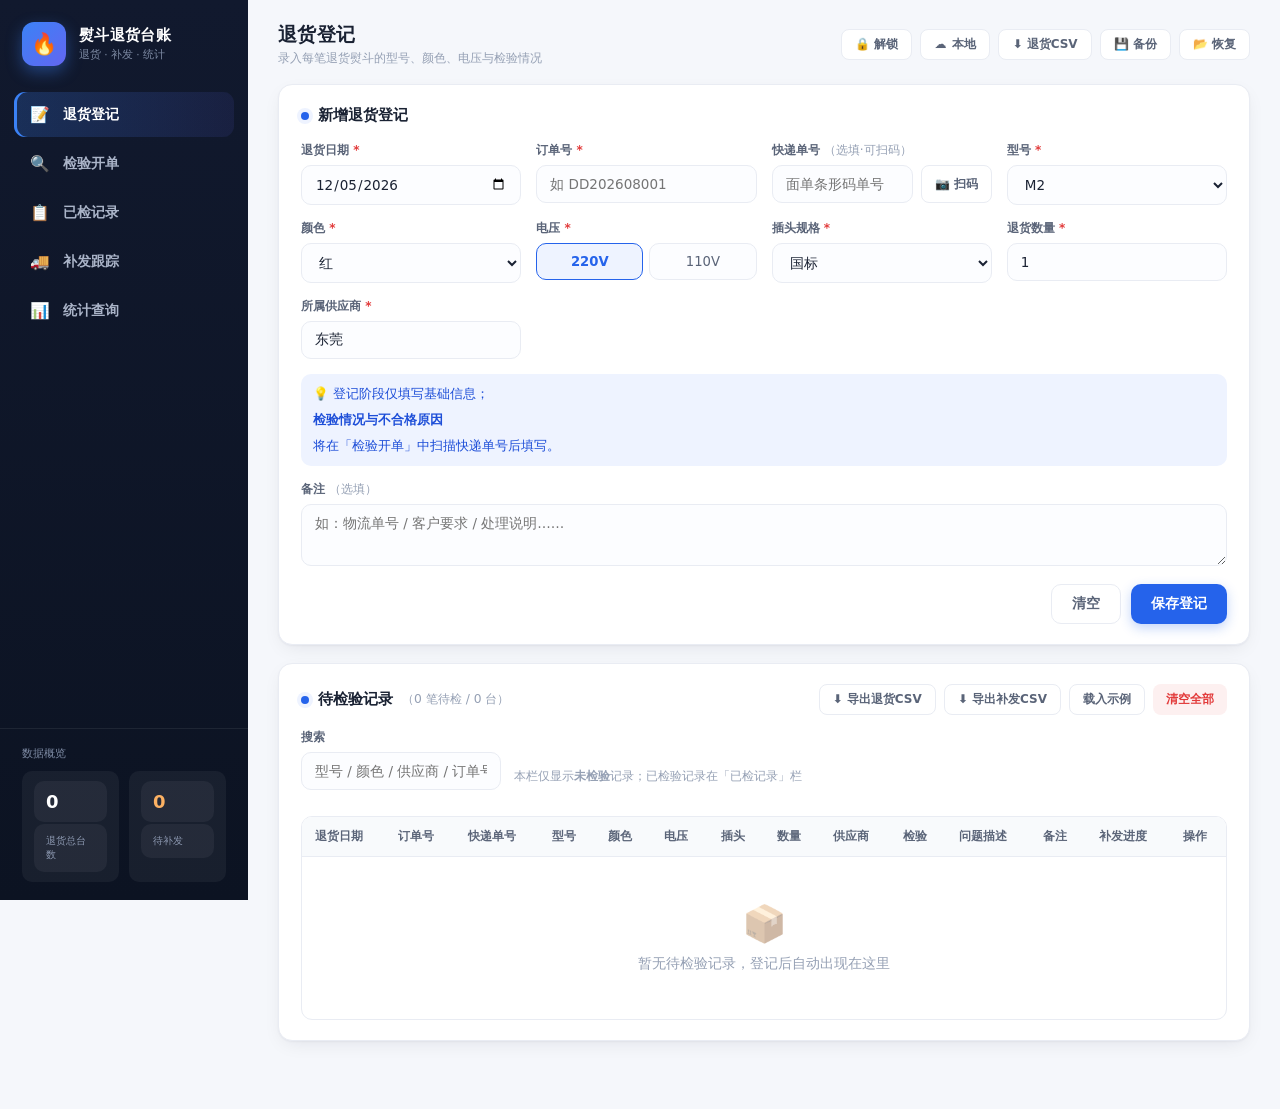
==== commit 66906348: "列表分区：退货登记栏仅未检验 + 新增已检记录栏(可编辑保留检验结果) + 按退货日期新→旧排序" ====
--- a/index.html
+++ b/index.html
@@ -274,6 +274,7 @@
     <nav class="side-nav tabs">
       <button class="nav-tab on" data-v="v1"><span class="ic">📝</span>退货登记</button>
       <button class="nav-tab" data-v="vInspect"><span class="ic">🔍</span>检验开单</button>
+      <button class="nav-tab" data-v="v4"><span class="ic">📋</span>已检记录</button>
       <button class="nav-tab" data-v="v2"><span class="ic">🚚</span>补发跟踪</button>
       <button class="nav-tab" data-v="v3"><span class="ic">📊</span>统计查询</button>
     </nav>
@@ -373,7 +374,7 @@
 
         <div class="card">
           <div class="card-head">
-            <h2 class="section" style="margin-bottom:0"><span class="dot"></span>退货记录 <span style="color:var(--ink3);font-weight:400;font-size:.82rem" id="retCount"></span></h2>
+            <h2 class="section" style="margin-bottom:0"><span class="dot"></span>待检验记录 <span style="color:var(--ink3);font-weight:400;font-size:.82rem" id="retCount"></span></h2>
             <div style="display:flex;gap:8px;flex-wrap:wrap">
               <button class="btn btn-ghost btn-sm" onclick="exportCSV()">⬇ 导出退货CSV</button>
               <button class="btn btn-ghost btn-sm" onclick="exportRepCSV()">⬇ 导出补发CSV</button>
@@ -383,9 +384,7 @@
           </div>
           <div class="filter-bar" style="box-shadow:none;padding:0 0 14px;border:none;margin-bottom:12px">
             <div class="field" style="min-width:200px"><label>搜索</label><input id="q1" placeholder="型号 / 颜色 / 供应商 / 订单号 / 问题描述" oninput="renderReturns()"></div>
-            <div class="field" style="min-width:130px"><label>检验情况</label>
-              <select id="q1_insp" onchange="renderReturns()"><option value="">全部</option><option>缺料</option><option>合格</option><option>不合格</option></select>
-            </div>
+            <span style="align-self:end;color:var(--ink3);font-size:.82rem;padding-bottom:5px">本栏仅显示<b>未检验</b>记录；已检验记录在「已检记录」栏</span>
           </div>
           <div class="tbl-wrap" id="retWrap">
             <table>
@@ -453,6 +452,35 @@
         </div>
       </section>
 
+      <!-- ===== 视图5：已检记录 ===== -->
+      <section id="v4" class="view">
+        <div class="card">
+          <div class="card-head">
+            <h2 class="section" style="margin-bottom:0"><span class="dot"></span>已检验记录 <span style="color:var(--ink3);font-weight:400;font-size:.82rem" id="ckCount"></span></h2>
+            <div style="display:flex;gap:8px;flex-wrap:wrap">
+              <button class="btn btn-ghost btn-sm" onclick="exportCSV()">⬇ 导出退货CSV</button>
+              <button class="btn btn-ghost btn-sm" onclick="exportRepCSV()">⬇ 导出补发CSV</button>
+            </div>
+          </div>
+          <div class="filter-bar" style="box-shadow:none;padding:0 0 14px;border:none;margin-bottom:12px">
+            <div class="field" style="min-width:200px"><label>搜索</label><input id="ck_q" placeholder="型号 / 颜色 / 供应商 / 订单号 / 问题描述" oninput="renderChecked()"></div>
+            <div class="field" style="min-width:130px"><label>检验情况</label>
+              <select id="ck_insp" onchange="renderChecked()"><option value="">全部</option><option>合格</option><option>不合格</option><option>缺料</option></select>
+            </div>
+          </div>
+          <div class="tbl-wrap" id="ckWrap">
+            <table>
+              <thead><tr>
+                <th>退货日期</th><th>订单号</th><th>快递单号</th><th>型号</th><th>颜色</th><th>电压</th><th>插头</th><th>数量</th><th>供应商</th><th>检验</th><th>问题描述</th><th>备注</th><th>补发进度</th><th>操作</th>
+              </tr></thead>
+              <tbody id="ckTbody"></tbody>
+            </table>
+            <div class="empty" id="ckEmpty" style="display:none"><span class="ico">📋</span>暂无已检验记录</div>
+          </div>
+          <div class="m-list" id="ckCards" style="display:none"></div>
+        </div>
+      </section>
+
       <!-- ===== 视图2：补发跟踪 ===== -->
       <section id="v2" class="view">
         <div class="filter-bar">
@@ -557,6 +585,7 @@
 <nav class="bottom-nav">
   <button class="nav-tab on" data-v="v1"><span class="bi">📝</span><span>登记</span></button>
   <button class="nav-tab" data-v="vInspect"><span class="bi">🔍</span><span>检验</span></button>
+  <button class="nav-tab" data-v="v4"><span class="bi">📋</span><span>已检</span></button>
   <button class="nav-tab" data-v="v2"><span class="bi">🚚</span><span>补发</span></button>
   <button class="nav-tab" data-v="v3"><span class="bi">📊</span><span>统计</span></button>
 </nav>
@@ -566,7 +595,7 @@
   <div class="modal scan-modal">
     <div class="modal-h"><h3>🔓 解锁全局修改</h3><button class="x" onclick="closeAuth()">✕</button></div>
     <div class="modal-b">
-      <p class="scan-tip" style="text-align:left">受限模式下<b>仅可修改退货登记</b>（补发跟踪、统计仅可查看）。输入管理账号密码后可执行 编辑/删除/清空/载入示例/导入恢复/补发登记/云同步 等全局操作。</p>
+      <p class="scan-tip" style="text-align:left">日常操作<b>均免密</b>：退货登记、扫码检验、修改登记、补发登记、统计查询、云设置（启用后自动同步云端）。<br>管理密码仅保护不可逆操作：<b>删除记录、删除补发、清空数据、载入示例、导入恢复</b>。</p>
       <div class="field"><label>用户名</label><input type="text" id="auth_user" autocomplete="off"></div>
       <div class="field"><label>密码</label><input type="password" id="auth_pass" autocomplete="off" onkeydown="if(event.key==='Enter')tryAuth()"></div>
       <p class="scan-tip" id="authMsg" style="margin-top:10px"></p>
@@ -706,7 +735,7 @@
 function setAdmin(v){ if (v) localStorage.setItem(ADMIN_LS, "1"); else localStorage.removeItem(ADMIN_LS); syncAdminBtn(); }
 function requireAdmin(){
   if (isAdmin()) return true;
-  toast("🔒 该操作需要管理密码解锁");
+  toast("🔒 删除/清空/导入等破坏性操作需管理密码解锁");
   showAuth();
   return false;
 }
@@ -714,7 +743,7 @@
   const b = $("adminBtn"); if (!b) return;
   b.textContent = isAdmin() ? "🔓 已解锁" : "🔒 解锁";
 }
-function toggleAuth(){ if (isAdmin()){ setAdmin(false); toast("已锁定：仅可修改退货登记"); } else showAuth(); }
+function toggleAuth(){ if (isAdmin()){ setAdmin(false); toast("已锁定：日常操作免密，破坏性操作需解锁"); } else showAuth(); }
 function showAuth(){
   $("auth_user").value = ADMIN_USER;
   $("auth_pass").value = "";
@@ -726,7 +755,7 @@
 function tryAuth(){
   const u = ($("auth_user").value || "").trim();
   const p = $("auth_pass").value || "";
-  if (u === ADMIN_USER && p === ADMIN_PASS){ setAdmin(true); closeAuth(); toast("✅ 已解锁全局修改"); }
+  if (u === ADMIN_USER && p === ADMIN_PASS){ setAdmin(true); closeAuth(); toast("✅ 已解锁：可执行删除/清空等操作"); }
   else { const m = $("authMsg"); m.textContent = "用户名或密码错误"; m.className = "scan-tip err"; }
 }
 const sum = (arr, f) => arr.reduce((a,b) => a + f(b), 0);
@@ -786,18 +815,22 @@
   v1:{t:"退货登记", c:"填写订单号、快递单号与熨斗信息，登记后进入待检"},
   v2:{t:"补发跟踪", c:"关联每笔退货，跟踪供应商补发进度与状态"},
   v3:{t:"统计查询", c:"按型号 / 颜色 / 供应商 / 时间段汇总对账"},
-  vInspect:{t:"检验开单", c:"扫描快递单号开检，填写退货熨斗的检验结果"}
+  vInspect:{t:"检验开单", c:"扫描快递单号开检，填写退货熨斗的检验结果"},
+  v4:{t:"已检记录", c:"已检验完成的退货记录，可继续编辑基础信息（检验结果保留）"}
 };
-document.querySelectorAll(".nav-tab").forEach(b => b.onclick = () => {
-  document.querySelectorAll(".nav-tab").forEach(x => x.classList.toggle("on", x.dataset.v === b.dataset.v));
-  document.querySelectorAll(".view").forEach(v => v.classList.toggle("on", v.id === b.dataset.v));
-  const m = PAGE_META[b.dataset.v];
+function showView(v){
+  document.querySelectorAll(".nav-tab").forEach(x => x.classList.toggle("on", x.dataset.v === v));
+  document.querySelectorAll(".view").forEach(x => x.classList.toggle("on", x.id === v));
+  const m = PAGE_META[v]; if (!m) return;
   $("pageTitle").textContent = m.t; $("pageCrumb").textContent = m.c;
-  if (b.dataset.v === "v2") renderTrack();
-  if (b.dataset.v === "v3") renderStats();
-  if (b.dataset.v === "vInspect") renderInspectList();
+  if (v === "v1"){ renderReturns(); renderChecked(); }
+  else if (v === "v2") renderTrack();
+  else if (v === "v3") renderStats();
+  else if (v === "v4") renderChecked();
+  else if (v === "vInspect") renderInspectList();
   updateSideStats();
-});
+}
+document.querySelectorAll(".nav-tab").forEach(b => b.onclick = () => showView(b.dataset.v));
 
 /* ================= 表单：级联下拉 ================= */
 function initForm(){
@@ -840,9 +873,7 @@
     qty: parseInt($("f_qty").value) || 0,
     supplier: $("f_supplier").value.trim(),
     express: $("f_express").value.trim(),
-    note: $("f_note").value.trim(),
-    insp: "", reasons: [], issue: "",
-    status: "registered"
+    note: $("f_note").value.trim()
   };
   if (!rec.date) return toast("请选择退货日期");
   if (!rec.orderNo) return toast("请填写订单号");
@@ -852,13 +883,14 @@
   if (editId){
     const i = returns.findIndex(r => r.id === editId);
     const prev = returns[i];
-    returns[i] = Object.assign({}, prev, rec);
+    returns[i] = Object.assign({}, prev, rec);   // 保留 prev 的 insp/reasons/issue/status：已检验记录编辑不丢结果
     returns[i].status = prev.status || "registered";
-    toast("退货记录已更新");
+    toast(prev.status === "inspected" ? "已更新（检验结果已保留）" : "退货记录已更新");
   } else {
-    returns.unshift(rec); toast("退货登记成功，已进入待检");
+    returns.unshift(Object.assign({}, rec, { insp:"", reasons:[], issue:"", status:"registered" }));
+    toast("退货登记成功，已进入待检");
   }
-  saveAll(); resetForm(); renderReturns(); renderInspectList(); refreshSuppliers();
+  saveAll(); resetForm(); renderReturns(); renderChecked(); renderInspectList(); refreshSuppliers();
 };
 $("btnReset").onclick = resetForm;
 function resetForm(){
@@ -874,64 +906,91 @@
 }
 
 /* ================= 退货记录列表 ================= */
+/* 排序：退货日期 新 → 旧（同日保持录入顺序） */
+const byDateDesc = (a, b) => a.date < b.date ? 1 : a.date > b.date ? -1 : 0;
+/* 退货登记栏：仅未检验（待检）记录 */
 function renderReturns(){
   const kw = $("q1").value.trim().toLowerCase();
-  const fi = $("q1_insp").value;
   const list = returns.filter(r =>
+    r.status !== "inspected" &&
+    (!kw || [r.model, r.color, r.supplier, r.issue, r.orderNo, r.express, r.note, (r.reasons || []).join(" ")].join(" ").toLowerCase().includes(kw))
+  ).sort(byDateDesc);
+  $("retCount").textContent = `（${list.length} 笔待检 / ${sum(list, r => +r.qty)} 台）`;
+  renderRetList(list, {
+    wrap: $("retWrap"), tbody: $("retTbody"), cards: $("retCards"), empty: $("retEmpty"),
+    emptyTxt: '<span class="ico">📦</span>暂无待检验记录，登记后自动出现在这里'
+  });
+  updateSideStats();
+}
+/* 已检记录栏：已检验（合格/不合格/缺料），可继续编辑基础信息（检验结果保留） */
+function renderChecked(){
+  const kw = $("ck_q").value.trim().toLowerCase();
+  const fi = $("ck_insp").value;
+  const list = returns.filter(r =>
+    r.status === "inspected" &&
     (!fi || r.insp === fi) &&
     (!kw || [r.model, r.color, r.supplier, r.issue, r.orderNo, r.express, r.note, (r.reasons || []).join(" ")].join(" ").toLowerCase().includes(kw))
-  );
-  $("retCount").textContent = `（共 ${list.length} 笔 / ${sum(list, r => +r.qty)} 台）`;
-  const wrap = $("retWrap"), cards = $("retCards");
+  ).sort(byDateDesc);
+  $("ckCount").textContent = `（共 ${list.length} 笔 / ${sum(list, r => +r.qty)} 台）`;
+  renderRetList(list, {
+    wrap: $("ckWrap"), tbody: $("ckTbody"), cards: $("ckCards"), empty: $("ckEmpty"),
+    emptyTxt: '<span class="ico">📋</span>暂无已检验记录，检验完成的订单会出现在这里'
+  });
+}
+function renderRetList(list, el){
   if (isMobile()){
-    wrap.style.display = "none"; cards.style.display = "flex";
-    cards.innerHTML = list.length ? list.map(r => {
-      const st = repStatus(r);
-      return `<div class="m-card">
-        <div class="m-card-h">
-          <div class="m-t"><b>${esc(r.model)}</b><span>${esc(r.color)} ${esc(r.volt)} ${esc(r.plug)}</span></div>
-          ${inspBadge(r.insp)}
-        </div>
-        <div class="m-grid">
-          <div><span>退货日期</span><i>${esc(r.date)}</i></div>
-          <div><span>订单号</span><i>${esc(r.orderNo) || "—"}</i></div>
-          <div><span>快递单号</span><i>${esc(r.express) || "—"}</i></div>
-          <div><span>数量</span><i>${r.qty} 台</i></div>
-          <div><span>供应商</span><i>${esc(r.supplier)}</i></div>
-          <div><span>补发进度</span><i>${st.done}/${r.qty} ${st.name}</i></div>
-          ${(r.issue || (r.reasons || []).length) ? `<div class="full"><span>问题描述</span><i>${esc(issueText(r))}</i></div>` : ""}
-          ${r.note ? `<div class="full"><span>备注</span><i>${esc(r.note)}</i></div>` : ""}
-        </div>
-        <div class="m-actions">
-          <button class="btn btn-ghost" onclick="editRet('${r.id}')">✏️ 编辑</button>
-          <button class="btn btn-danger" onclick="delRet('${r.id}')">🗑 删除</button>
-        </div>
-      </div>`;
-    }).join("") : '<div class="empty" style="display:block"><span class="ico">📦</span>暂无退货记录，请在上方登记</div>';
+    el.wrap.style.display = "none"; el.cards.style.display = "flex";
+    el.cards.innerHTML = list.length ? list.map(r => retCard(r)).join("")
+      : `<div class="empty" style="display:block">${el.emptyTxt}</div>`;
   } else {
-    wrap.style.display = ""; cards.style.display = "none";
-    $("retEmpty").style.display = list.length ? "none" : "";
-    $("retTbody").innerHTML = list.map(r => {
-      const st = repStatus(r);
-      const pct = Math.min(100, Math.round(st.done / r.qty * 100));
-      return `<tr>
-        <td>${esc(r.date)}</td><td>${esc(r.orderNo) || "—"}</td><td>${esc(r.express) || "—"}</td><td><b>${esc(r.model)}</b></td><td>${esc(r.color)}</td>
-        <td>${esc(r.volt)}</td><td>${esc(r.plug)}</td>
-        <td><b>${r.qty}</b></td><td>${esc(r.supplier)}</td>
-        <td>${inspBadge(r.insp)}</td>
-        <td style="max-width:180px;overflow:hidden;text-overflow:ellipsis" title="${esc(issueText(r))}">${issueText(r)}</td>
-        <td style="max-width:160px;overflow:hidden;text-overflow:ellipsis" title="${esc(r.note)}">${esc(r.note) || "—"}</td>
-        <td><div class="prog"><div class="prog-bar"><i style="width:${pct}%"></i></div><span>${st.done}/${r.qty}</span></div></td>
-        <td>
-          <button class="btn btn-ghost btn-sm" onclick="editRet('${r.id}')">编辑</button>
-          <button class="btn btn-danger btn-sm" onclick="delRet('${r.id}')">删除</button>
-        </td></tr>`;
-    }).join("");
+    el.wrap.style.display = ""; el.cards.style.display = "none";
+    el.empty.style.display = list.length ? "none" : "";
+    el.empty.innerHTML = el.emptyTxt;
+    el.tbody.innerHTML = list.map(r => retRow(r)).join("");
   }
-  updateSideStats();
-}
-function editRet(id){ if (!requireAdmin()) return;
+}
+function retRow(r){
+  const st = repStatus(r);
+  const pct = Math.min(100, Math.round(st.done / r.qty * 100));
+  return `<tr>
+    <td>${esc(r.date)}</td><td>${esc(r.orderNo) || "—"}</td><td>${esc(r.express) || "—"}</td><td><b>${esc(r.model)}</b></td><td>${esc(r.color)}</td>
+    <td>${esc(r.volt)}</td><td>${esc(r.plug)}</td>
+    <td><b>${r.qty}</b></td><td>${esc(r.supplier)}</td>
+    <td>${inspBadge(r.insp)}</td>
+    <td style="max-width:180px;overflow:hidden;text-overflow:ellipsis" title="${esc(issueText(r))}">${issueText(r)}</td>
+    <td style="max-width:160px;overflow:hidden;text-overflow:ellipsis" title="${esc(r.note)}">${esc(r.note) || "—"}</td>
+    <td><div class="prog"><div class="prog-bar"><i style="width:${pct}%"></i></div><span>${st.done}/${r.qty}</span></div></td>
+    <td>
+      <button class="btn btn-ghost btn-sm" onclick="editRet('${r.id}')">编辑</button>
+      <button class="btn btn-danger btn-sm" onclick="delRet('${r.id}')">删除</button>
+    </td></tr>`;
+}
+function retCard(r){
+  const st = repStatus(r);
+  return `<div class="m-card">
+    <div class="m-card-h">
+      <div class="m-t"><b>${esc(r.model)}</b><span>${esc(r.color)} ${esc(r.volt)} ${esc(r.plug)}</span></div>
+      ${inspBadge(r.insp)}
+    </div>
+    <div class="m-grid">
+      <div><span>退货日期</span><i>${esc(r.date)}</i></div>
+      <div><span>订单号</span><i>${esc(r.orderNo) || "—"}</i></div>
+      <div><span>快递单号</span><i>${esc(r.express) || "—"}</i></div>
+      <div><span>数量</span><i>${r.qty} 台</i></div>
+      <div><span>供应商</span><i>${esc(r.supplier)}</i></div>
+      <div><span>补发进度</span><i>${st.done}/${r.qty} ${st.name}</i></div>
+      ${(r.issue || (r.reasons || []).length) ? `<div class="full"><span>问题描述</span><i>${esc(issueText(r))}</i></div>` : ""}
+      ${r.note ? `<div class="full"><span>备注</span><i>${esc(r.note)}</i></div>` : ""}
+    </div>
+    <div class="m-actions">
+      <button class="btn btn-ghost" onclick="editRet('${r.id}')">✏️ 编辑</button>
+      <button class="btn btn-danger" onclick="delRet('${r.id}')">🗑 删除</button>
+    </div>
+  </div>`;
+}
+function editRet(id){
   const r = returns.find(x => x.id === id); if (!r) return;
+  showView("v1");
   editId = id;
   $("formTitle").textContent = "编辑退货记录";
   $("btnSave").textContent = "保存修改";
@@ -946,12 +1005,12 @@
   if (!confirm(`确定删除这条退货记录？\n${r.date} ${r.model} ${r.color} ×${r.qty}\n关联的补发记录也会一并删除。`)) return;
   returns = returns.filter(x => x.id !== id);
   reps = reps.filter(x => x.returnId !== id);
-  saveAll(); renderReturns(); toast("已删除");
+  saveAll(); renderReturns(); renderChecked(); toast("已删除");
 }
 function clearAll(){ if (!requireAdmin()) return;
   if (!returns.length) return toast("没有数据");
   if (confirm("⚠️ 确定清空全部退货与补发数据？此操作不可恢复！")) {
-    returns = []; reps = []; saveAll(); renderReturns(); refreshSuppliers(); toast("已清空全部数据");
+    returns = []; reps = []; saveAll(); renderReturns(); renderChecked(); refreshSuppliers(); toast("已清空全部数据");
   }
 }
 function refreshSuppliers(){
@@ -1027,7 +1086,7 @@
   returns[i].issue = insp === "不合格" ? _nb : "";
   returns[i].note = _nb;
   returns[i].status = "inspected";
-  saveAll(); closeInspectForm(); renderInspectList(); renderReturns(); updateSideStats();
+  saveAll(); closeInspectForm(); renderInspectList(); renderReturns(); renderChecked(); updateSideStats();
   toast("检验已保存：" + insp);
 }
 
@@ -1091,7 +1150,7 @@
 }
 
 /* ---- 补发弹窗 ---- */
-function openRep(retId){ if (!requireAdmin()) return;
+function openRep(retId){
   repTarget = returns.find(r => r.id === retId); if (!repTarget) return;
   const st = repStatus(repTarget);
   $("repTitle").textContent = st.left > 0 ? "补发登记" : "补发明细";
@@ -1116,7 +1175,7 @@
   if (qty > st.left && !confirm(`本次补发 ${qty} 台，超出未补数量 ${st.left} 台，确定继续？`)) return;
   reps.push({ id: uid(), returnId: repTarget.id, date: $("r_date").value, qty,
     model: $("r_model").value.trim() || repTarget.model, note: $("r_note").value.trim() });
-  saveAll(); renderRepHist(); renderTrack(); renderReturns();
+  saveAll(); renderRepHist(); renderTrack(); renderReturns(); renderChecked();
   toast("补发登记成功");
   const nst = repStatus(repTarget);
   if (nst.left <= 0) closeRep();
@@ -1132,9 +1191,10 @@
     : '<div style="font-size:.82rem;color:var(--ink3)">暂无补发记录</div>';
 }
 function delRep(id){
+  if (!requireAdmin()) return;
   if (!confirm("删除这条补发记录？")) return;
   reps = reps.filter(r => r.id !== id);
-  saveAll(); renderRepHist(); renderTrack(); renderReturns(); toast("已删除");
+  saveAll(); renderRepHist(); renderTrack(); renderReturns(); renderChecked(); toast("已删除");
 }
 
 /* ================= 统计查询 ================= */
@@ -1323,7 +1383,7 @@
         return toast("文件格式不正确，请选择本系统导出的备份文件");
       if (!confirm(`备份包含 ${data.returns.length} 笔退货、${data.reps.length} 条补发记录。\n恢复后将【覆盖】当前全部数据，确定继续？`)) return;
       returns = data.returns; reps = data.reps;
-      saveAll(); resetForm(); renderReturns(); refreshSuppliers();
+      saveAll(); resetForm(); renderReturns(); renderChecked(); refreshSuppliers();
       toast("数据恢复成功");
     } catch(e){ toast("文件解析失败，请检查文件"); }
   };
@@ -1348,7 +1408,7 @@
   reps.push({id: uid(), returnId: d.id, date:"2026-08-10", qty:2, model:"M2", note:"顺丰 SF123456"});
   const d3 = returns.find(r => r.model === "L2");
   reps.push({id: uid(), returnId: d3.id, date:"2026-08-09", qty:3, model:"L2", note:"已补完"});
-  saveAll(); renderReturns(); refreshSuppliers(); toast("示例数据已载入");
+  saveAll(); renderReturns(); renderChecked(); refreshSuppliers(); toast("示例数据已载入");
 }
 
 /* ================= 扫码识别快递单号 ================= */
@@ -1566,14 +1626,14 @@
       if (!res.ok) updateCloudChip("拉取失败");
       return res;
     }).finally(() => {
-      renderReturns(); refreshSuppliers(); updateSideStats();
+      renderReturns(); renderChecked(); refreshSuppliers(); updateSideStats();
       // 自动备份：打开网站同步完成后备份一次；并调度 17:00 备份
       autoBackup("open", true);
       catchUpDailyBackup();
       scheduleDailyBackup();
     });
   } else {
-    updateCloudChip("本地"); renderReturns(); refreshSuppliers(); updateSideStats();
+    updateCloudChip("本地"); renderReturns(); renderChecked(); refreshSuppliers(); updateSideStats();
     scheduleDailyBackup();
   }
 }
@@ -1652,7 +1712,7 @@
   const target = new Date(now.getFullYear(), now.getMonth(), now.getDate(), 17, 0, 0, 0);
   if (now >= target) autoBackup("daily", true);
 }
-function openCloud(){ if (!requireAdmin()) return;
+function openCloud(){
   loadCloudSettings();
   $("c_enabled").checked = !!cloudCfg.enabled;
   $("c_token").value = cloudCfg.token || "";
@@ -1690,7 +1750,7 @@
       if (!pr.ok){ cloudMsg("连接失败：" + pr.error, true); updateCloudChip("拉取失败"); return; }
       pushCloud().then(ps => {
         if (!ps.ok){ cloudMsg("保存成功，但推送失败：" + ps.error, true); updateCloudChip("同步失败"); return; }
-        renderReturns(); refreshSuppliers(); updateSideStats();
+        renderReturns(); renderChecked(); refreshSuppliers(); updateSideStats();
         cloudMsg("连接成功 ✅ GitHub 账号 " + vr.login + "，数据已与云端合并");
         toast("云端同步已开启");
       });
@@ -1711,7 +1771,7 @@
       if (!pr.ok){ cloudMsg("拉取失败：" + pr.error, true); updateCloudChip("拉取失败"); return; }
       pushCloud().then(ps => {
         if (!ps.ok){ cloudMsg("推送失败：" + ps.error, true); updateCloudChip("同步失败"); return; }
-        renderReturns(); refreshSuppliers(); updateSideStats();
+        renderReturns(); renderChecked(); refreshSuppliers(); updateSideStats();
         cloudMsg("同步完成 ✅ " + vr.login + "，本地 ↔ 云端数据一致");
         updateCloudChip("已同步"); toast("同步完成");
       });
@@ -1725,9 +1785,10 @@
   clearTimeout(_rsTm);
   _rsTm = setTimeout(() => {
     const v = document.querySelector(".view.on");
-    if (v && v.id === "v1") renderReturns();
+    if (v && v.id === "v1"){ renderReturns(); renderChecked(); }
     else if (v && v.id === "v2") renderTrack();
     else if (v && v.id === "v3") renderStats();
+    else if (v && v.id === "v4") renderChecked();
     else if (v && v.id === "vInspect") renderInspectList();
   }, 150);
 });
